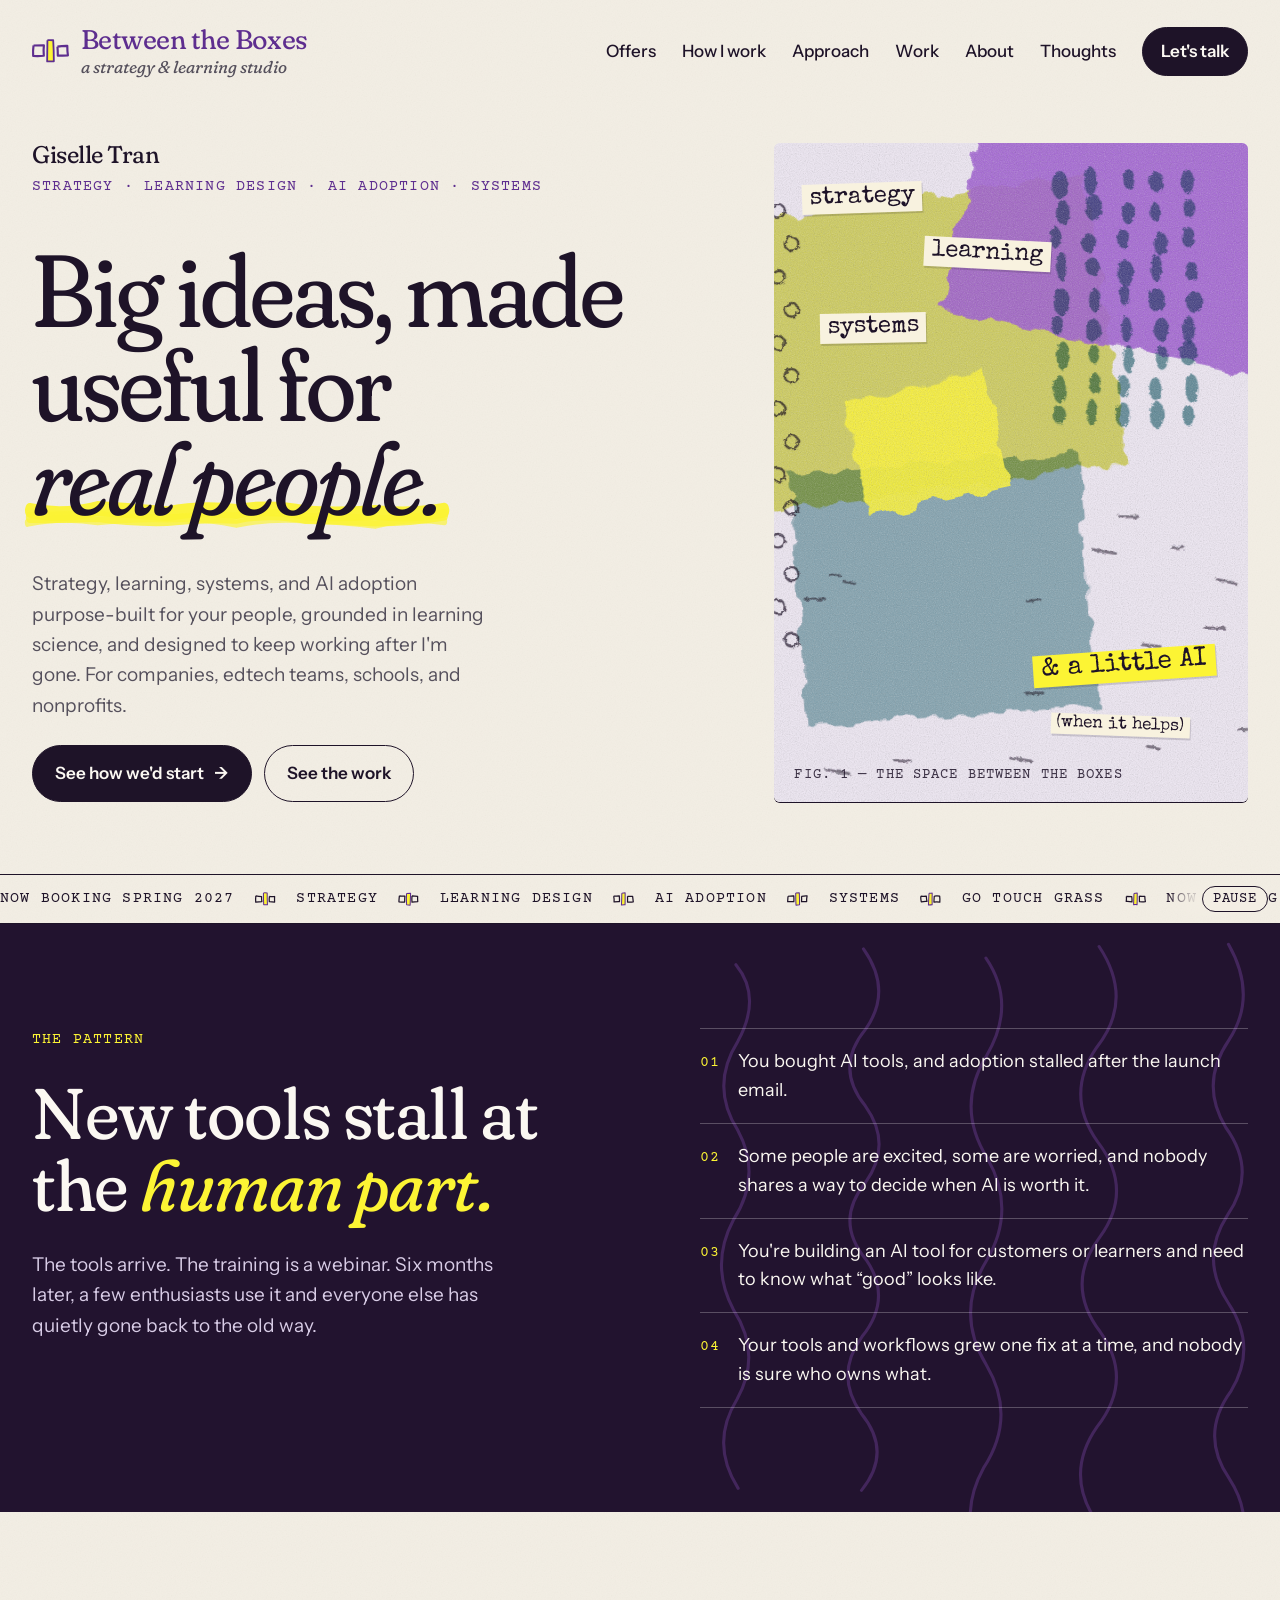
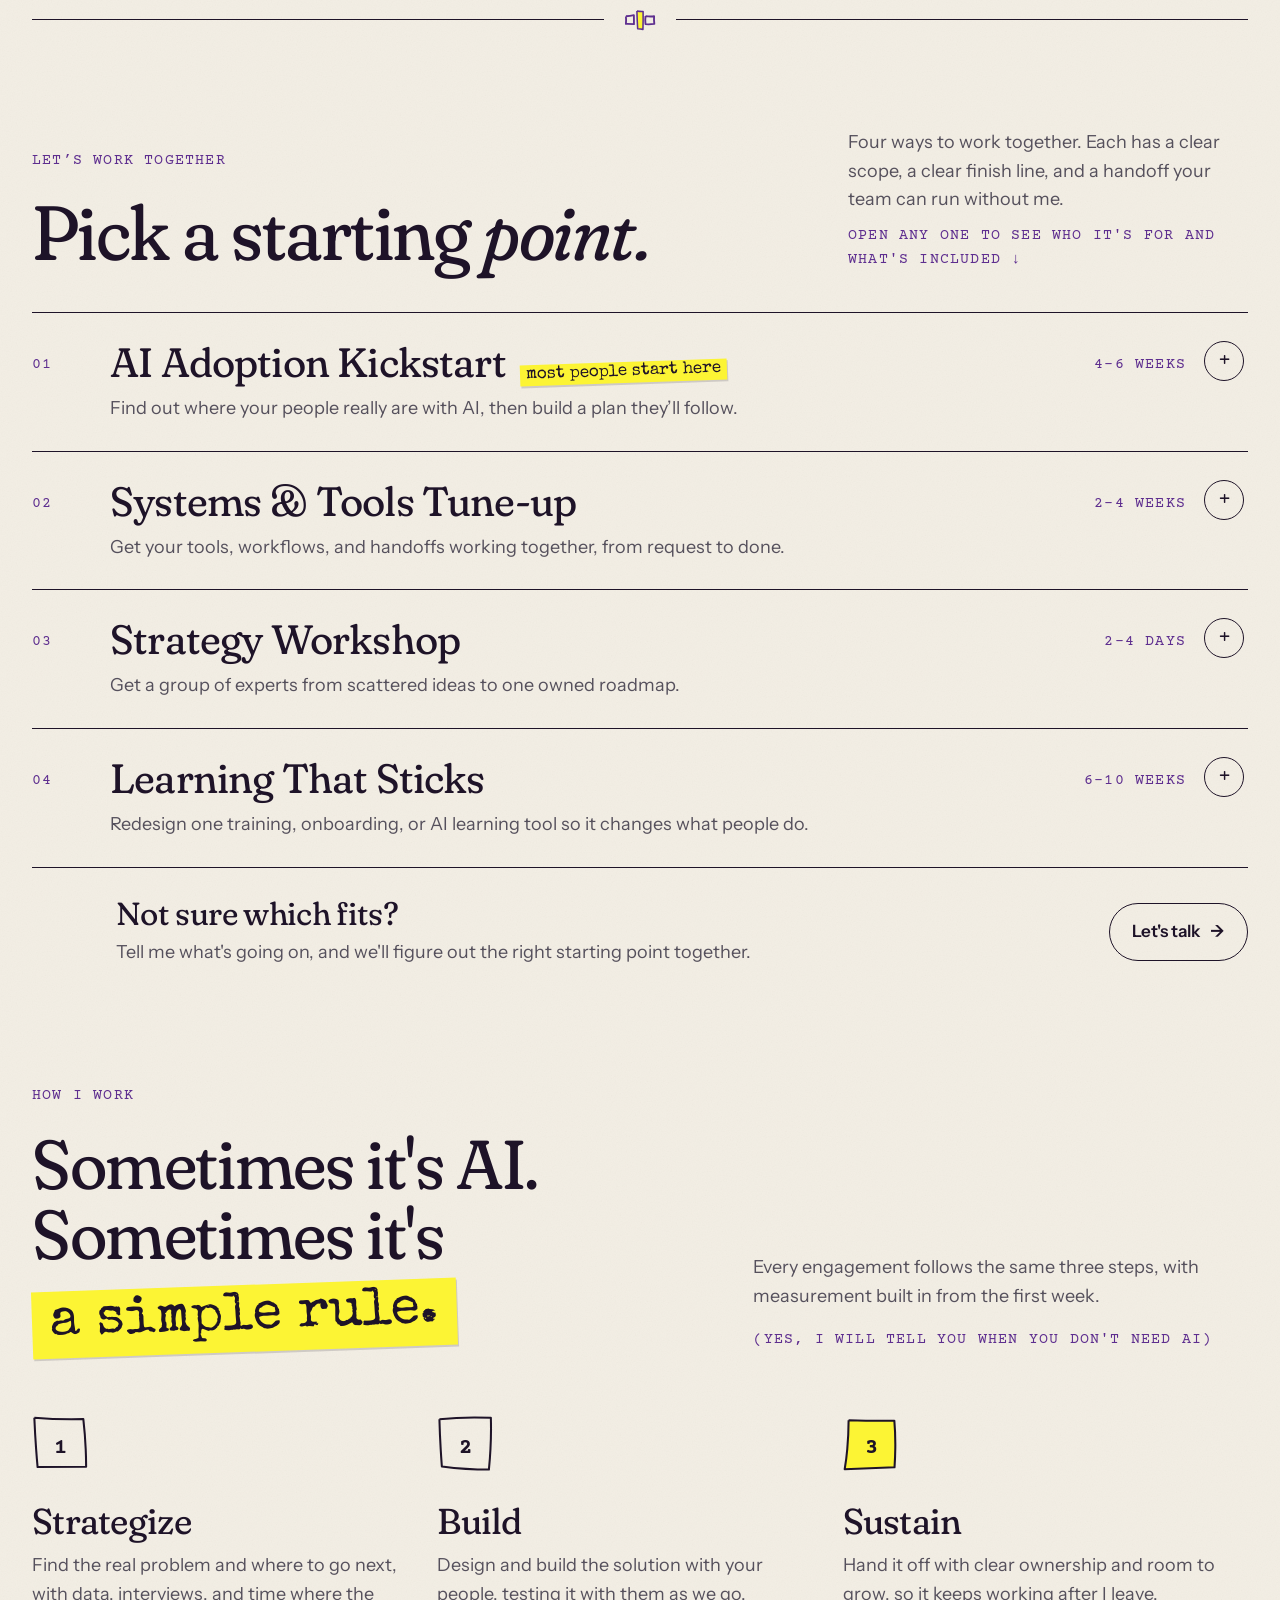
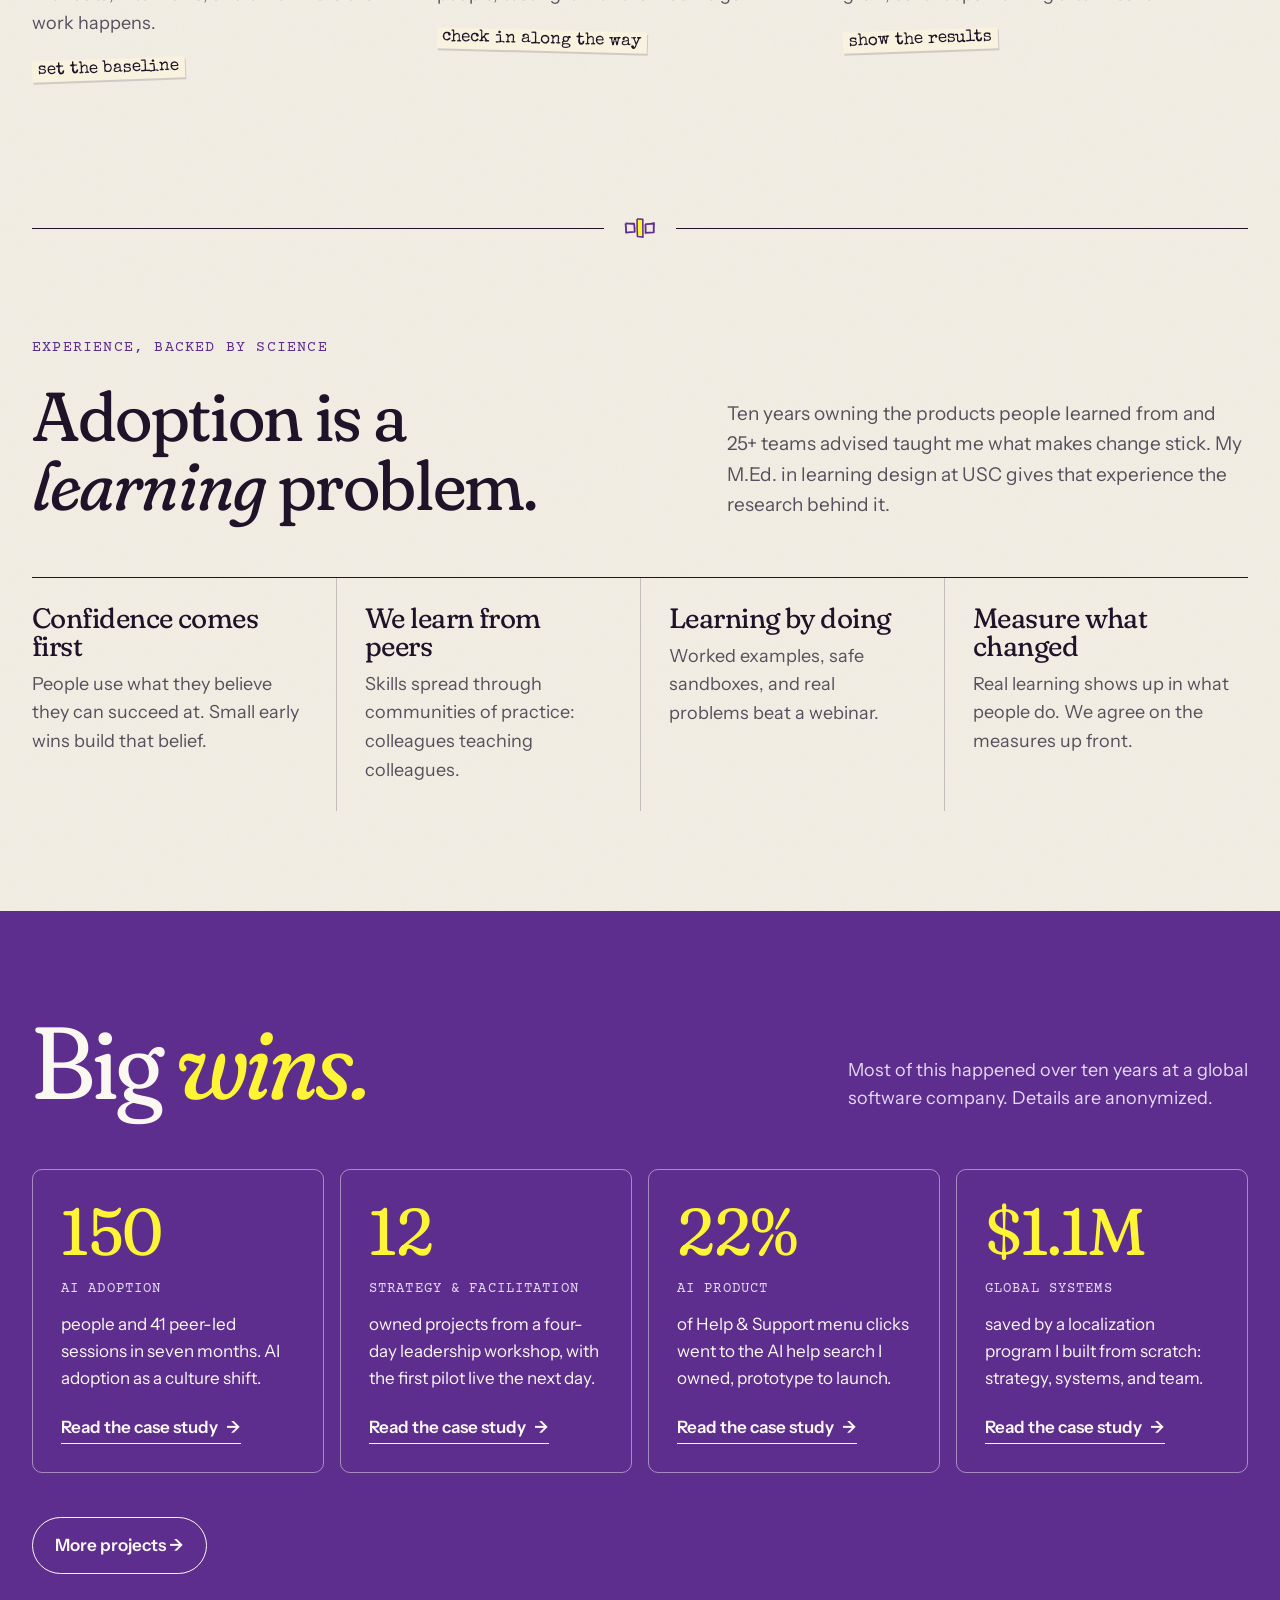
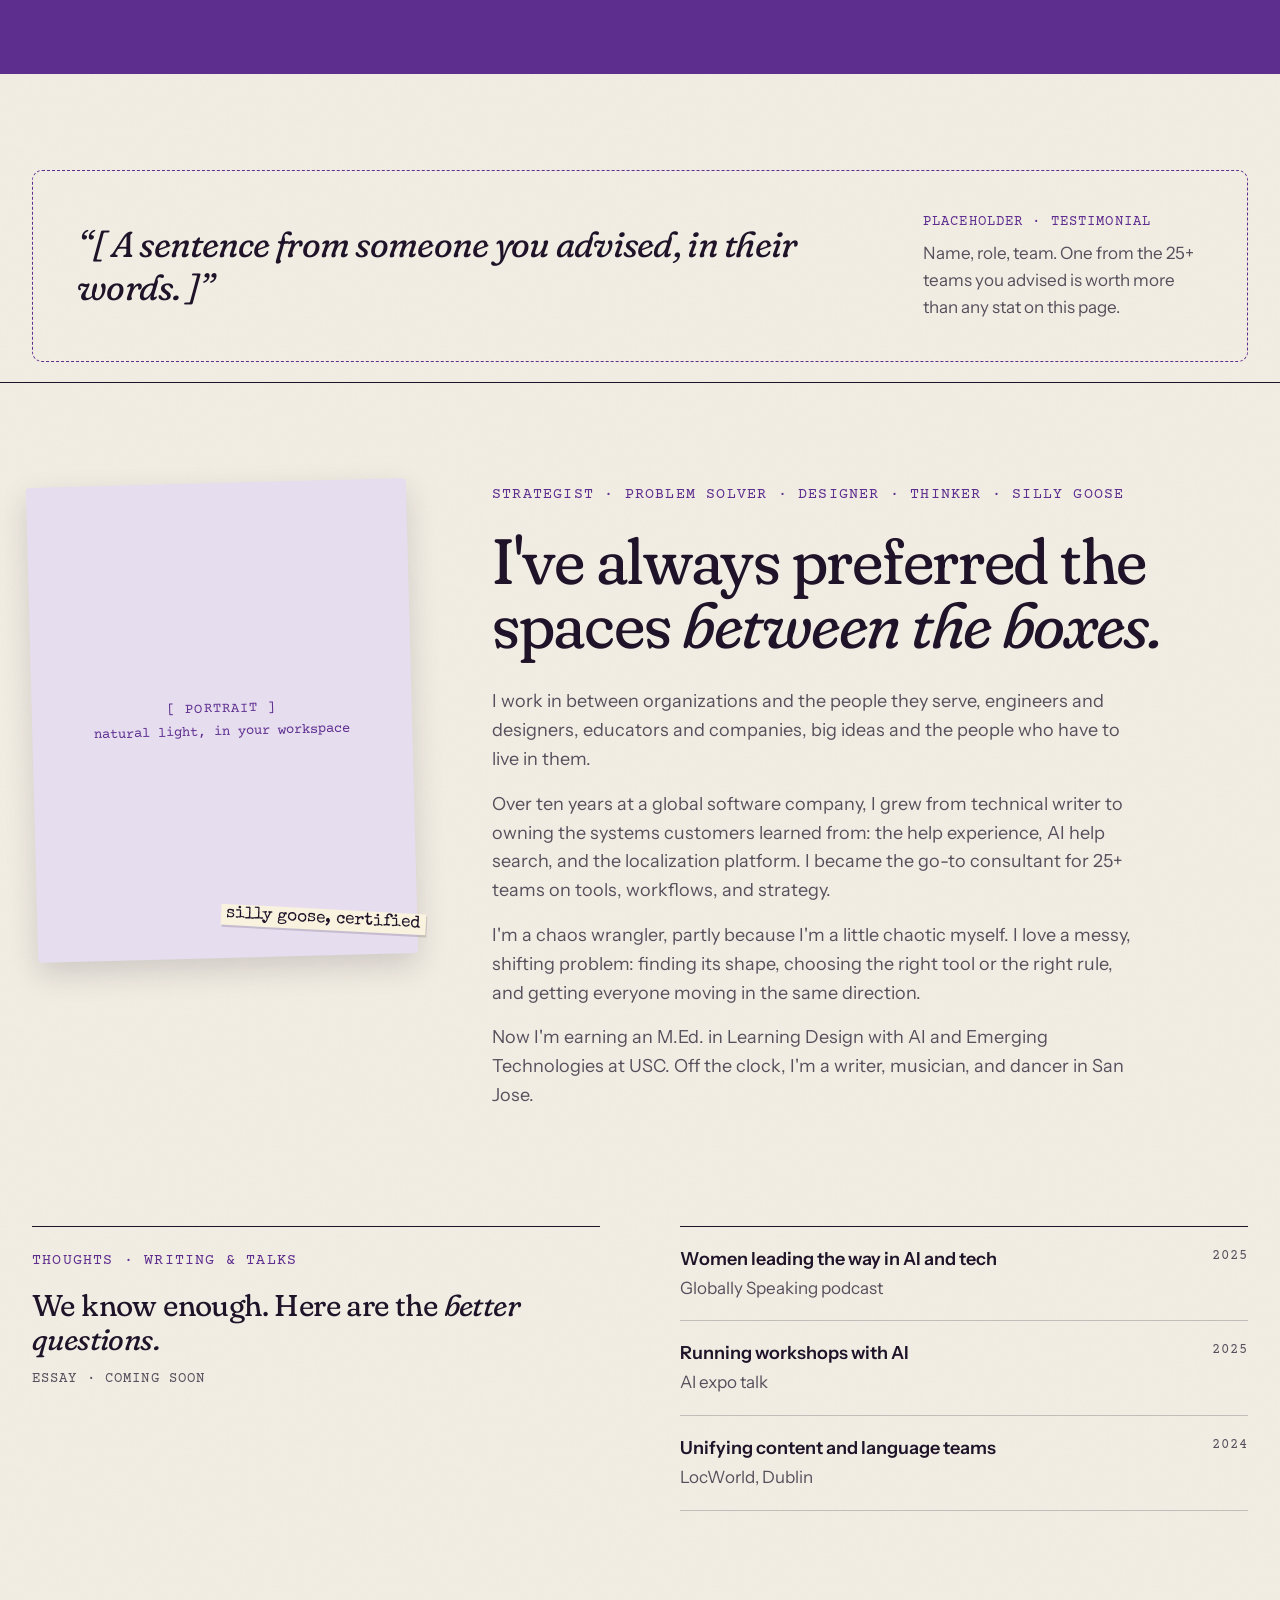
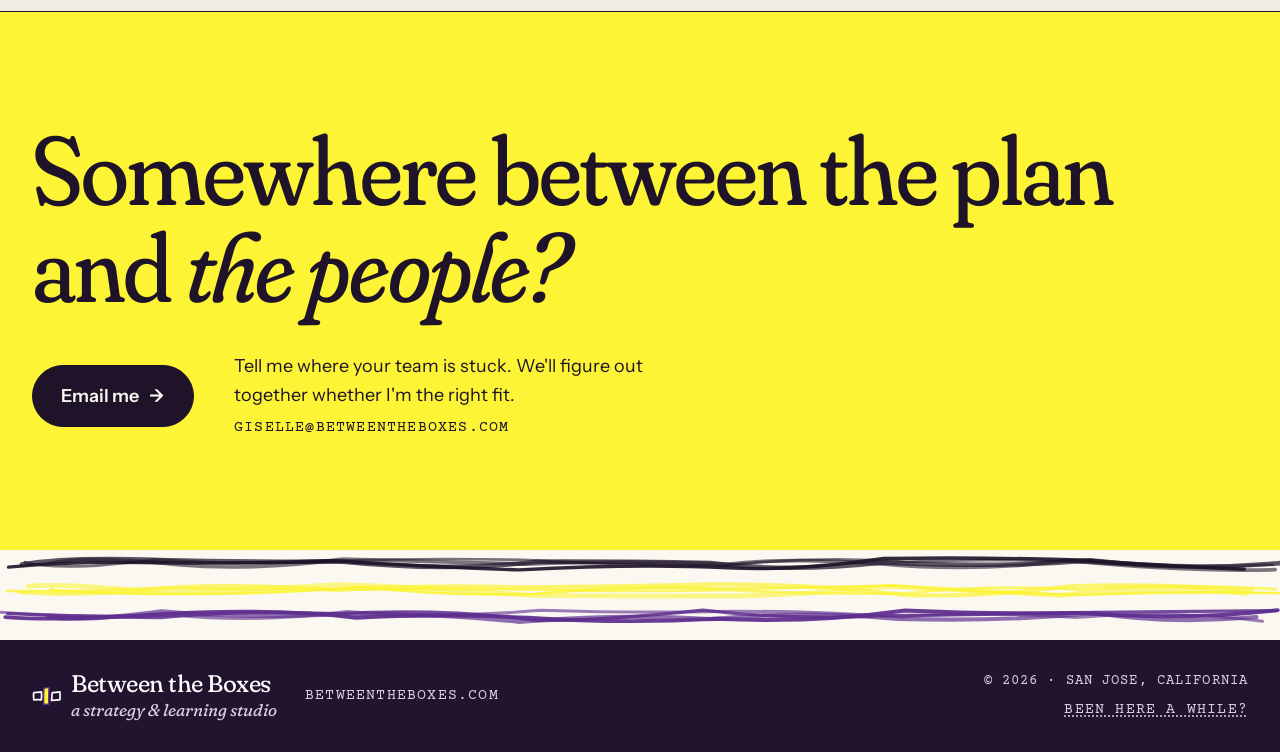
==== index.html @ eafe6d52 "Load in - V1 website in Git" ====
<!doctype html>
<html lang="en">
<head>
<meta charset="utf-8">
<meta name="viewport" content="width=device-width, initial-scale=1">
<title>Between the Boxes · a strategy & learning studio</title>
<meta name="description" content="A strategy and learning studio by Giselle Tran: strategy, learning design, AI adoption, and systems purpose-built for your people.">
<link rel="canonical" href="https://betweentheboxes.com/">
<!-- ===== Fonts, favicon, and page styles ===== -->
<link rel="preconnect" href="https://fonts.googleapis.com">
<link href="https://fonts.googleapis.com/css2?family=Fraunces:ital,opsz,wght,SOFT,WONK@0,9..144,300..800,0..100,0..1;1,9..144,300..800,0..100,0..1&amp;family=Instrument+Sans:wght@400;500;600&amp;family=Courier+Prime:wght@400;700&amp;family=Special+Elite&amp;display=swap" rel="stylesheet">
<link rel="icon" href="data:image/svg+xml,%3Csvg xmlns=%27http://www.w3.org/2000/svg%27 viewBox=%270 0 32 32%27%3E%3Crect x=%272%27 y=%2711%27 width=%2710%27 height=%2710%27 rx=%272%27 fill=%27none%27 stroke=%27%235E2E8F%27 stroke-width=%273%27/%3E%3Crect x=%2713.5%27 y=%276%27 width=%275%27 height=%2720%27 rx=%271.5%27 fill=%27%23FCF434%27 stroke=%27%235E2E8F%27 stroke-width=%272.5%27/%3E%3Crect x=%2720%27 y=%2711%27 width=%2710%27 height=%2710%27 rx=%272%27 fill=%27none%27 stroke=%27%235E2E8F%27 stroke-width=%273%27/%3E%3C/svg%3E">
<style>
body{margin:0;background:#F3EEE4}
.ts{--ink:#1E1328;--paper:#FBF8F2;--cream:#F3EEE4;--strip:#F8F2DF;--yellow:#FCF434;--violet:#9C59D1;--deep:#5E2E8F;--night:#22132F;--teal:#2B6F7A;--muted:#55505C;--rule:rgba(30,19,40,.22);background:var(--cream) url("data:image/svg+xml,%3Csvg xmlns='http://www.w3.org/2000/svg' width='220' height='220'%3E%3Cfilter id='n'%3E%3CfeTurbulence type='fractalNoise' baseFrequency='.8' numOctaves='2' stitchTiles='stitch'/%3E%3CfeColorMatrix type='saturate' values='0'/%3E%3CfeComponentTransfer%3E%3CfeFuncA type='table' tableValues='0 .07'/%3E%3C/feComponentTransfer%3E%3C/filter%3E%3Crect width='220' height='220' filter='url(%23n)'/%3E%3C/svg%3E");color:var(--ink);font-family:'Instrument Sans',system-ui,sans-serif;font-size:18px;line-height:1.6}
.ts *{box-sizing:border-box}
.ts a{color:inherit}
.wrap{max-width:1320px;margin:0 auto;padding:0 32px}
.serif{font-family:'Fraunces','Fraunces Variable',Georgia,serif;font-variation-settings:'SOFT' 100,'WONK' 1;font-weight:400;letter-spacing:-.02em;line-height:1;margin:0}
.serif em{font-style:italic;font-variation-settings:'SOFT' 100,'WONK' 1}
.lbl{font-family:'Courier Prime',ui-monospace,monospace;font-size:15px;text-transform:uppercase;letter-spacing:.08em;margin:0}
.strip{display:inline-block;font-family:'Special Elite','Courier Prime',monospace;background:var(--strip);color:var(--ink);padding:.05em .32em .1em;line-height:1.1;box-shadow:1px 2px 0 rgba(30,19,40,.16);transform:rotate(-2deg);text-transform:none;letter-spacing:0}
.strip.y{background:var(--yellow)}
.u{position:relative;display:inline-block;z-index:0;white-space:nowrap}
.btn{display:inline-flex;align-items:center;gap:10px;text-decoration:none;font-weight:600;font-size:17px;padding:14px 22px;border:1px solid var(--ink);border-radius:999px}
.btn.solid{background:var(--ink);color:var(--paper)!important}
.btn.yel{background:var(--yellow);border-color:var(--yellow);color:var(--ink)!important}
.btn:hover{background:var(--yellow);color:var(--ink)!important;border-color:var(--ink)}
.hair{border-top:1px solid var(--ink)}
.tick{overflow:hidden;white-space:nowrap;border-top:1px solid var(--ink);border-bottom:1px solid var(--ink)}
.tick-in{display:inline-block;animation:tk 46s linear infinite;padding:12px 0}
@keyframes tk{from{transform:translateX(0)}to{transform:translateX(-50%)}}
@media (prefers-reduced-motion:reduce){.tick-in{animation:none}}
.offer{border-bottom:1px solid var(--ink)}
.offer summary{list-style:none;cursor:pointer;display:grid;grid-template-columns:60px 1fr auto 44px;align-items:start;gap:18px;padding:28px 0}
.offer summary .num{padding-top:12px}.offer summary .dur{padding-top:12px}
.offer summary::-webkit-details-marker{display:none}
.oname{font-family:'Fraunces','Fraunces Variable',Georgia,serif;font-variation-settings:'SOFT' 100,'WONK' 1;font-size:clamp(1.7rem,3.2vw,2.8rem);letter-spacing:-.02em;line-height:1.05}
.num,.dur{color:var(--deep)}
.plus{font-family:'Courier Prime',monospace;font-size:28px;text-align:right;transition:transform .2s}
.offer[open] .plus{transform:rotate(45deg)}
.offer summary:hover .oname{color:var(--deep)}
.oone{display:block;margin-top:8px;font-size:18px;color:var(--muted)}
.obody{display:grid;grid-template-columns:60px repeat(3,1fr) 44px;gap:28px;padding:0 0 34px}
.obody>div:first-child{grid-column:2}.octa{grid-column:2 / span 3;padding-top:6px}.notsure{display:grid;grid-template-columns:60px 1fr auto;gap:8px 24px;align-items:center;padding:30px 0 6px}.notsure>p:first-child{grid-column:2}.notsure>p:nth-child(2){grid-column:2}.notsure>a{grid-column:3;grid-row:1 / span 2}@media (max-width:760px){.octa{grid-column:1}.notsure{grid-template-columns:1fr}.notsure>*{grid-column:1!important;grid-row:auto!important}}
.ohd{font-size:15px;color:var(--deep);margin-bottom:8px}
.oinc{margin:0;padding-left:18px;color:var(--ink);font-size:17px}.oinc li{margin-bottom:4px}
.plus{display:inline-flex;align-items:center;justify-content:center;width:40px;height:40px;border:1px solid var(--ink);border-radius:50%;font-size:22px;line-height:1}
.offer summary:hover .plus,.offer[open] .plus{background:var(--yellow)}
.ts a:focus-visible,.ts summary:focus-visible,.ts button:focus-visible{outline:3px solid var(--deep);outline-offset:3px;border-radius:6px}
.win{display:flex;flex-direction:column;justify-content:space-between;gap:22px;text-decoration:none;padding:28px;border:1px solid rgba(255,255,255,.45);border-radius:10px;transition:background .15s,transform .15s,color .15s}
.win:hover{background:var(--yellow);color:var(--ink)!important;transform:translateY(-3px)}
.win:hover .wn{color:var(--deep)!important}.win:hover .wl{color:var(--deep)!important}
.win .go{display:inline-flex;align-items:center;gap:8px;font-weight:600;font-size:17px;border-bottom:1px solid currentColor;padding-bottom:2px;align-self:flex-start}
.tick:hover .tick-in,.tick.paused .tick-in{animation-play-state:paused}
.tickbtn{z-index:2;box-shadow:-24px 0 16px var(--cream);position:absolute;right:12px;top:50%;transform:translateY(-50%);background:var(--cream);border:1px solid var(--ink);border-radius:999px;font-family:'Courier Prime',monospace;font-size:14px;text-transform:uppercase;letter-spacing:.06em;padding:4px 10px;cursor:pointer;color:var(--ink)}
.egg summary{cursor:pointer;list-style:none;font-family:'Courier Prime',monospace;font-size:15px;text-transform:uppercase;letter-spacing:.08em;text-decoration:underline dotted;text-underline-offset:3px}
.egg summary::-webkit-details-marker{display:none}
@media (max-width:760px){.wrap{padding:0 16px}.offer summary{grid-template-columns:30px 1fr 40px}.dur{display:none}.obody{grid-template-columns:1fr}.obody>div:first-child{grid-column:1}}
</style>
</head>
<body>
<!-- ===== Page content: edit text between the tags below ===== -->
<div class="ts">

<header class="wrap" style="display:flex;flex-wrap:wrap;gap:12px 28px;align-items:center;justify-content:space-between;padding-top:26px;padding-bottom:26px;">
<a href="#top" style="text-decoration:none;display:flex;align-items:center;gap:12px;"><svg viewBox="0 0 41 31" width="37" height="28" aria-hidden="true" style="vertical-align:middle;overflow:visible"><path d="M1.7 9.4 Q6.7 9.3 13.2 9.3 Q12.5 14.4 13.1 20.8 Q7.1 21.4 1.3 21.0 Q0.9 14.8 1.7 9.4 " fill="none" stroke="#5E2E8F" stroke-width="2.4" stroke-linejoin="round"></path><path d="M17.1 3.5 Q20.2 3.3 23.5 3.6 Q24.2 15.5 24.2 26.9 Q20.2 27.1 16.8 27.1 Q16.9 15.7 17.1 3.5 " fill="#FCF434" stroke="#5E2E8F" stroke-width="2" stroke-linejoin="round"></path><path d="M28.2 10.7 Q33.1 9.7 39.1 9.8 Q39.1 15.6 39.8 20.3 Q33.7 20.6 28.6 20.7 Q28.6 15.5 28.2 10.7 " fill="none" stroke="#5E2E8F" stroke-width="2.4" stroke-linejoin="round"></path></svg><span style="display:flex;flex-direction:column;gap:5px;"><span class="serif" style="font-size:27px;color:var(--deep);">Between the Boxes</span><span style="font-family:'Fraunces','Fraunces Variable',Georgia,serif;font-variation-settings:'SOFT' 100,'WONK' 1;font-style:italic;font-size:17px;line-height:1.1;color:#55505C;letter-spacing:0;">a strategy &amp; learning studio</span></span></a>
<nav aria-label="Main" style="display:flex;flex-wrap:wrap;gap:6px 26px;align-items:center;font-size:17px;font-weight:500;">
<a href="#offers" style="text-decoration:none;">Offers</a><a href="#how" style="text-decoration:none;">How I work</a><a href="#why" style="text-decoration:none;">Approach</a><a href="#work" style="text-decoration:none;">Work</a><a href="#about" style="text-decoration:none;">About</a><a href="#thoughts" style="text-decoration:none;">Thoughts</a>
<a href="#contact" class="btn solid" style="padding:10px 18px;font-size:17px;">Let's talk</a>
</nav>
</header>

<section id="top" class="wrap" style="display:flex;flex-wrap:wrap;gap:40px 56px;align-items:stretch;padding-top:40px;padding-bottom:72px;">
<div style="flex:1.35 1 560px;display:flex;flex-direction:column;justify-content:space-between;gap:44px;">
<div><p class="serif" style="font-size:24px;color:var(--ink);margin-bottom:8px;">Giselle Tran</p><p class="lbl" style="color:var(--deep);">Strategy · Learning design · AI adoption · Systems</p></div>
<h1 class="serif" style="font-size:clamp(3.4rem,8vw,8.4rem);line-height:.92;">Big ideas, made useful for <span class="u"><em>real people.</em><svg viewBox="0 0 400 26" preserveAspectRatio="none" aria-hidden="true" style="position:absolute;left:-2%;bottom:-.06em;width:104%;height:.42em;z-index:-1;overflow:visible"><path d="M5.4 13.5 Q36.0 18.1 69.3 12.4 Q101.3 13.6 134.7 15.6 Q166.7 11.5 200.0 14.2 Q232.0 10.6 265.3 15.1 Q297.3 16.4 330.7 14.7 Q362.7 17.3 396.0 13.4 " fill="none" stroke="#FCF434" stroke-width="9" stroke-linecap="round" opacity="0.95"></path><path d="M5.2 17.7 Q36.0 17.9 69.3 17.1 Q101.3 20.0 134.7 19.5 Q166.7 17.1 200.0 18.1 Q232.0 13.8 265.3 18.3 Q297.3 18.5 330.7 19.8 Q362.7 19.9 396.0 16.2 " fill="none" stroke="#FCF434" stroke-width="7" stroke-linecap="round" opacity="0.7999999999999999"></path><path d="M3.3 21.0 Q36.0 16.5 69.3 20.1 Q101.3 17.6 134.7 18.4 Q166.7 16.8 200.0 21.6 Q232.0 17.3 265.3 19.0 Q297.3 19.4 330.7 22.2 Q362.7 16.9 396.0 20.0 " fill="none" stroke="#FCF434" stroke-width="5" stroke-linecap="round" opacity="0.6499999999999999"></path></svg></span></h1>
<div style="display:flex;flex-wrap:wrap;gap:24px 40px;align-items:flex-end;">
<p style="margin:0;max-width:460px;font-size:19px;color:var(--muted);">Strategy, learning, systems, and AI adoption purpose-built for your people, grounded in learning science, and designed to keep working after I'm gone. For companies, edtech teams, schools, and nonprofits.</p>
<div style="display:flex;flex-wrap:wrap;gap:12px;"><a href="#offers" class="btn solid">See how we'd start <span aria-hidden="true">→</span></a><a href="#work" class="btn">See the work</a></div>
</div>
</div>
<figure style="flex:1 1 380px;margin:0;position:relative;min-height:560px;border-radius:6px;overflow:hidden;box-shadow:0 1px 0 var(--ink);">
<svg viewBox="0 0 560 680" preserveAspectRatio="xMidYMid slice" style="position:absolute;inset:0;width:100%;height:100%" aria-hidden="true">
<defs><filter id="rough" x="-20%" y="-20%" width="140%" height="140%"><feTurbulence type="fractalNoise" baseFrequency=".035" numOctaves="3" seed="4"></feTurbulence><feDisplacementMap in="SourceGraphic" scale="22"></feDisplacementMap></filter>
<filter id="dotsr"><feTurbulence type="fractalNoise" baseFrequency=".2" numOctaves="2" seed="9"></feTurbulence><feDisplacementMap in="SourceGraphic" scale="5"></feDisplacementMap></filter>
<filter id="grain"><feTurbulence type="fractalNoise" baseFrequency=".85" numOctaves="2" seed="2"></feTurbulence><feColorMatrix type="saturate" values="0"></feColorMatrix><feComponentTransfer><feFuncA type="table" tableValues="0 .35"></feFuncA></feComponentTransfer></filter></defs>
<rect width="560" height="680" fill="#EFE8F4"></rect><rect x="-40" y="60" width="420" height="300" fill="#D9DE4E" opacity="0.9" transform="rotate(-8 170.0 210.0)" filter="url(#rough)" style="mix-blend-mode:multiply"></rect><rect x="230" y="-40" width="340" height="250" fill="#9C59D1" opacity="0.9" transform="rotate(12 400.0 85.0)" filter="url(#rough)" style="mix-blend-mode:normal"></rect><rect x="60" y="330" width="300" height="260" fill="#2B6F7A" opacity="0.55" transform="rotate(-4 210.0 460.0)" filter="url(#rough)" style="mix-blend-mode:multiply"></rect><rect x="120" y="250" width="150" height="120" fill="#FCF434" opacity="0.92" transform="rotate(-12 195.0 310.0)" filter="url(#rough)" style="mix-blend-mode:normal"></rect><g filter="url(#dotsr)" style="mix-blend-mode:multiply"><ellipse cx="330.4" cy="43.1" rx="8.3" ry="14.2" fill="#2B6F7A" opacity=".75"></ellipse><ellipse cx="362.2" cy="39.3" rx="6.4" ry="14.3" fill="#2B6F7A" opacity=".75"></ellipse><ellipse cx="401.7" cy="37.2" rx="5.7" ry="10.4" fill="#2B6F7A" opacity=".75"></ellipse><ellipse cx="429.9" cy="39.9" rx="7.4" ry="10.6" fill="#2B6F7A" opacity=".75"></ellipse><ellipse cx="462.0" cy="39.4" rx="6.5" ry="12.4" fill="#2B6F7A" opacity=".75"></ellipse><ellipse cx="333.6" cy="71.5" rx="7.1" ry="12.7" fill="#2B6F7A" opacity=".75"></ellipse><ellipse cx="365.4" cy="66.4" rx="8.6" ry="13.7" fill="#2B6F7A" opacity=".75"></ellipse><ellipse cx="401.0" cy="72.4" rx="6.6" ry="11.4" fill="#2B6F7A" opacity=".75"></ellipse><ellipse cx="428.8" cy="71.1" rx="5.2" ry="9.4" fill="#2B6F7A" opacity=".75"></ellipse><ellipse cx="463.7" cy="67.3" rx="6.4" ry="9.3" fill="#2B6F7A" opacity=".75"></ellipse><ellipse cx="326.0" cy="97.2" rx="5.4" ry="11.2" fill="#2B6F7A" opacity=".75"></ellipse><ellipse cx="360.2" cy="103.0" rx="7.5" ry="9.9" fill="#2B6F7A" opacity=".75"></ellipse><ellipse cx="396.0" cy="98.8" rx="6.5" ry="9.7" fill="#2B6F7A" opacity=".75"></ellipse><ellipse cx="434.8" cy="103.9" rx="6.9" ry="11.9" fill="#2B6F7A" opacity=".75"></ellipse><ellipse cx="462.7" cy="96.8" rx="6.4" ry="10.6" fill="#2B6F7A" opacity=".75"></ellipse><ellipse cx="332.6" cy="127.3" rx="5.1" ry="14.7" fill="#2B6F7A" opacity=".75"></ellipse><ellipse cx="364.2" cy="127.2" rx="7.2" ry="9.2" fill="#2B6F7A" opacity=".75"></ellipse><ellipse cx="398.2" cy="133.8" rx="8.5" ry="13.2" fill="#2B6F7A" opacity=".75"></ellipse><ellipse cx="430.1" cy="128.9" rx="5.7" ry="13.6" fill="#2B6F7A" opacity=".75"></ellipse><ellipse cx="466.3" cy="132.2" rx="6.3" ry="10.3" fill="#2B6F7A" opacity=".75"></ellipse><ellipse cx="332.5" cy="163.9" rx="8.4" ry="13.8" fill="#2B6F7A" opacity=".75"></ellipse><ellipse cx="366.5" cy="161.9" rx="5.9" ry="12.1" fill="#2B6F7A" opacity=".75"></ellipse><ellipse cx="396.8" cy="156.2" rx="5.1" ry="10.7" fill="#2B6F7A" opacity=".75"></ellipse><ellipse cx="430.1" cy="161.5" rx="8.8" ry="11.7" fill="#2B6F7A" opacity=".75"></ellipse><ellipse cx="469.5" cy="163.9" rx="8.8" ry="11.2" fill="#2B6F7A" opacity=".75"></ellipse><ellipse cx="327.8" cy="187.8" rx="5.8" ry="10.2" fill="#2B6F7A" opacity=".75"></ellipse><ellipse cx="365.0" cy="193.2" rx="8.4" ry="11.9" fill="#2B6F7A" opacity=".75"></ellipse><ellipse cx="399.2" cy="192.4" rx="5.3" ry="13.0" fill="#2B6F7A" opacity=".75"></ellipse><ellipse cx="435.3" cy="192.3" rx="8.0" ry="11.9" fill="#2B6F7A" opacity=".75"></ellipse><ellipse cx="463.4" cy="192.3" rx="6.3" ry="13.8" fill="#2B6F7A" opacity=".75"></ellipse><ellipse cx="333.8" cy="219.2" rx="6.6" ry="14.7" fill="#2B6F7A" opacity=".75"></ellipse><ellipse cx="365.8" cy="217.4" rx="5.5" ry="9.9" fill="#2B6F7A" opacity=".75"></ellipse><ellipse cx="401.2" cy="222.5" rx="5.6" ry="14.0" fill="#2B6F7A" opacity=".75"></ellipse><ellipse cx="435.8" cy="221.3" rx="6.4" ry="12.3" fill="#2B6F7A" opacity=".75"></ellipse><ellipse cx="463.0" cy="216.1" rx="8.9" ry="12.9" fill="#2B6F7A" opacity=".75"></ellipse><ellipse cx="330.2" cy="253.5" rx="6.7" ry="14.2" fill="#2B6F7A" opacity=".75"></ellipse><ellipse cx="366.6" cy="247.7" rx="6.0" ry="10.8" fill="#2B6F7A" opacity=".75"></ellipse><ellipse cx="395.9" cy="250.7" rx="6.0" ry="11.5" fill="#2B6F7A" opacity=".75"></ellipse><ellipse cx="429.0" cy="253.3" rx="6.4" ry="11.7" fill="#2B6F7A" opacity=".75"></ellipse><ellipse cx="466.7" cy="253.2" rx="6.7" ry="14.5" fill="#2B6F7A" opacity=".75"></ellipse><ellipse cx="330.0" cy="280.3" rx="7.1" ry="9.1" fill="#2B6F7A" opacity=".75"></ellipse><ellipse cx="363.5" cy="277.5" rx="5.0" ry="13.8" fill="#2B6F7A" opacity=".75"></ellipse><ellipse cx="395.4" cy="279.8" rx="7.9" ry="12.3" fill="#2B6F7A" opacity=".75"></ellipse><ellipse cx="430.6" cy="280.1" rx="7.2" ry="13.7" fill="#2B6F7A" opacity=".75"></ellipse><ellipse cx="462.8" cy="280.5" rx="6.0" ry="10.7" fill="#2B6F7A" opacity=".75"></ellipse><circle cx="40" cy="70" r="7" fill="none" stroke="#1E1328" stroke-width="2.4" opacity=".8"></circle><circle cx="54" cy="104" r="7" fill="none" stroke="#1E1328" stroke-width="2.4" opacity=".8"></circle><circle cx="40" cy="138" r="7" fill="none" stroke="#1E1328" stroke-width="2.4" opacity=".8"></circle><circle cx="54" cy="172" r="7" fill="none" stroke="#1E1328" stroke-width="2.4" opacity=".8"></circle><circle cx="40" cy="206" r="7" fill="none" stroke="#1E1328" stroke-width="2.4" opacity=".8"></circle><circle cx="54" cy="240" r="7" fill="none" stroke="#1E1328" stroke-width="2.4" opacity=".8"></circle><circle cx="40" cy="274" r="7" fill="none" stroke="#1E1328" stroke-width="2.4" opacity=".8"></circle><circle cx="54" cy="308" r="7" fill="none" stroke="#1E1328" stroke-width="2.4" opacity=".8"></circle><circle cx="40" cy="342" r="7" fill="none" stroke="#1E1328" stroke-width="2.4" opacity=".8"></circle><circle cx="54" cy="376" r="7" fill="none" stroke="#1E1328" stroke-width="2.4" opacity=".8"></circle><circle cx="40" cy="410" r="7" fill="none" stroke="#1E1328" stroke-width="2.4" opacity=".8"></circle><circle cx="54" cy="444" r="7" fill="none" stroke="#1E1328" stroke-width="2.4" opacity=".8"></circle><circle cx="40" cy="478" r="7" fill="none" stroke="#1E1328" stroke-width="2.4" opacity=".8"></circle><circle cx="54" cy="512" r="7" fill="none" stroke="#1E1328" stroke-width="2.4" opacity=".8"></circle><path d="M415 517 l19 2" stroke="#1E1328" stroke-width="3" stroke-linecap="round" opacity=".6"></path><path d="M480 500 l20 0" stroke="#1E1328" stroke-width="3" stroke-linecap="round" opacity=".6"></path><path d="M296 567 l17 0" stroke="#1E1328" stroke-width="3" stroke-linecap="round" opacity=".6"></path><path d="M280 634 l21 3" stroke="#1E1328" stroke-width="3" stroke-linecap="round" opacity=".6"></path><path d="M493 450 l19 4" stroke="#1E1328" stroke-width="3" stroke-linecap="round" opacity=".6"></path><path d="M446 417 l12 -0" stroke="#1E1328" stroke-width="3" stroke-linecap="round" opacity=".6"></path><path d="M93 445 l11 1" stroke="#1E1328" stroke-width="3" stroke-linecap="round" opacity=".6"></path><path d="M421 622 l12 2" stroke="#1E1328" stroke-width="3" stroke-linecap="round" opacity=".6"></path><path d="M364 419 l24 4" stroke="#1E1328" stroke-width="3" stroke-linecap="round" opacity=".6"></path><path d="M161 637 l16 -0" stroke="#1E1328" stroke-width="3" stroke-linecap="round" opacity=".6"></path><path d="M515 605 l13 -1" stroke="#1E1328" stroke-width="3" stroke-linecap="round" opacity=".6"></path><path d="M297 472 l13 -1" stroke="#1E1328" stroke-width="3" stroke-linecap="round" opacity=".6"></path><path d="M392 385 l19 -0" stroke="#1E1328" stroke-width="3" stroke-linecap="round" opacity=".6"></path><path d="M68 470 l20 0" stroke="#1E1328" stroke-width="3" stroke-linecap="round" opacity=".6"></path><path d="M90 646 l23 4" stroke="#1E1328" stroke-width="3" stroke-linecap="round" opacity=".6"></path><path d="M108 452 l11 2" stroke="#1E1328" stroke-width="3" stroke-linecap="round" opacity=".6"></path></g><rect width="560" height="680" filter="url(#grain)"></rect></svg>
<span class="strip" style="position:absolute;left:28px;top:40px;font-size:24px;">strategy</span>
<span class="strip" style="position:absolute;left:150px;top:96px;font-size:24px;transform:rotate(3deg);">learning</span>
<span class="strip" style="position:absolute;left:46px;top:170px;font-size:24px;transform:rotate(-1deg);">systems</span>
<span class="strip y" style="position:absolute;right:32px;bottom:120px;font-size:26px;transform:rotate(-4deg);">&amp; a little AI</span>
<span class="strip" style="position:absolute;right:58px;bottom:66px;font-size:17px;transform:rotate(2deg);">(when it helps)</span>
<figcaption class="lbl" style="position:absolute;left:20px;bottom:16px;font-size:14px;color:var(--ink);opacity:.85;">fig. 1 — the space between the boxes</figcaption>
</figure>
</section>

<div class="tick" id="tk" style="position:relative;" aria-label="Now booking spring 2027"><button class="tickbtn" type="button" onclick="var t=document.getElementById('tk');t.classList.toggle('paused');this.textContent=t.classList.contains('paused')?'Play':'Pause';">Pause</button><div class="tick-in lbl" style="font-size:15px;" aria-hidden="true">Now booking spring 2027 &nbsp;<svg viewBox="0 0 41 31" width="21" height="16" aria-hidden="true" style="vertical-align:middle;overflow:visible"><path d="M1.6 9.4 Q7.4 10.4 12.9 10.7 Q12.5 14.9 13.5 20.6 Q7.8 21.0 1.4 21.7 Q0.9 16.2 1.6 9.4 " fill="none" stroke="#1E1328" stroke-width="2.4" stroke-linejoin="round"></path><path d="M16.5 3.6 Q19.9 3.1 23.8 3.8 Q23.7 14.7 24.3 26.7 Q20.9 26.7 17.0 26.6 Q16.4 15.1 16.5 3.6 " fill="#FCF434" stroke="#5E2E8F" stroke-width="2" stroke-linejoin="round"></path><path d="M28.2 10.5 Q33.4 11.2 38.3 10.6 Q37.9 15.5 38.3 21.6 Q33.2 20.7 27.9 20.7 Q27.4 15.1 28.2 10.5 " fill="none" stroke="#1E1328" stroke-width="2.4" stroke-linejoin="round"></path></svg>&nbsp; Strategy &nbsp;<svg viewBox="0 0 41 31" width="21" height="16" aria-hidden="true" style="vertical-align:middle;overflow:visible"><path d="M2.7 9.4 Q8.4 10.4 13.5 9.9 Q13.0 16.2 13.0 21.5 Q7.7 21.5 1.8 21.0 Q2.1 14.9 2.7 9.4 " fill="none" stroke="#1E1328" stroke-width="2.4" stroke-linejoin="round"></path><path d="M16.7 4.6 Q20.0 4.2 24.6 4.1 Q24.1 15.8 23.7 27.6 Q19.9 27.2 16.8 26.8 Q16.1 15.4 16.7 4.6 " fill="#FCF434" stroke="#5E2E8F" stroke-width="2" stroke-linejoin="round"></path><path d="M27.3 9.4 Q33.4 10.2 38.3 10.4 Q38.1 15.0 38.6 20.5 Q32.6 20.9 27.3 21.5 Q26.8 15.4 27.3 9.4 " fill="none" stroke="#1E1328" stroke-width="2.4" stroke-linejoin="round"></path></svg>&nbsp; Learning design &nbsp;<svg viewBox="0 0 41 31" width="21" height="16" aria-hidden="true" style="vertical-align:middle;overflow:visible"><path d="M1.3 9.8 Q7.2 9.8 12.3 9.2 Q12.8 15.5 12.7 20.6 Q7.2 20.5 2.1 21.0 Q2.5 14.9 1.3 9.8 " fill="none" stroke="#1E1328" stroke-width="2.4" stroke-linejoin="round"></path><path d="M17.2 4.2 Q20.5 4.0 23.7 3.4 Q23.8 15.4 23.6 26.8 Q20.0 26.5 16.5 27.4 Q17.2 16.1 17.2 4.2 " fill="#FCF434" stroke="#5E2E8F" stroke-width="2" stroke-linejoin="round"></path><path d="M28.4 10.2 Q32.7 10.4 38.3 10.5 Q39.0 16.4 39.6 21.2 Q34.5 21.9 28.4 21.5 Q28.5 16.5 28.4 10.2 " fill="none" stroke="#1E1328" stroke-width="2.4" stroke-linejoin="round"></path></svg>&nbsp; AI adoption &nbsp;<svg viewBox="0 0 41 31" width="21" height="16" aria-hidden="true" style="vertical-align:middle;overflow:visible"><path d="M2.0 10.1 Q8.0 9.2 13.3 9.3 Q13.7 15.7 13.4 20.6 Q7.3 20.4 1.3 20.6 Q1.6 15.6 2.0 10.1 " fill="none" stroke="#1E1328" stroke-width="2.4" stroke-linejoin="round"></path><path d="M17.0 4.0 Q19.9 3.7 24.0 3.5 Q24.6 15.7 24.5 26.6 Q21.0 26.8 17.6 27.5 Q16.9 16.3 17.0 4.0 " fill="#FCF434" stroke="#5E2E8F" stroke-width="2" stroke-linejoin="round"></path><path d="M28.4 10.2 Q33.9 9.0 39.2 9.3 Q38.1 14.6 38.4 20.6 Q33.7 21.0 28.4 20.7 Q28.7 15.1 28.4 10.2 " fill="none" stroke="#1E1328" stroke-width="2.4" stroke-linejoin="round"></path></svg>&nbsp; Systems &nbsp;<svg viewBox="0 0 41 31" width="21" height="16" aria-hidden="true" style="vertical-align:middle;overflow:visible"><path d="M1.5 10.1 Q7.6 10.4 12.4 10.0 Q12.6 15.9 13.7 20.4 Q8.1 20.0 2.5 21.0 Q1.2 15.6 1.5 10.1 " fill="none" stroke="#1E1328" stroke-width="2.4" stroke-linejoin="round"></path><path d="M17.6 4.1 Q20.5 4.5 23.8 3.9 Q23.5 14.9 23.7 26.5 Q20.1 26.6 16.5 27.4 Q16.9 16.3 17.6 4.1 " fill="#FCF434" stroke="#5E2E8F" stroke-width="2" stroke-linejoin="round"></path><path d="M27.9 9.7 Q33.7 9.1 38.4 9.8 Q39.2 16.0 38.7 21.5 Q33.6 21.1 27.2 21.4 Q27.4 15.4 27.9 9.7 " fill="none" stroke="#1E1328" stroke-width="2.4" stroke-linejoin="round"></path></svg>&nbsp; Go touch grass &nbsp;<svg viewBox="0 0 41 31" width="21" height="16" aria-hidden="true" style="vertical-align:middle;overflow:visible"><path d="M2.6 10.5 Q8.3 10.5 13.2 10.7 Q13.9 16.1 13.7 21.1 Q7.7 20.0 2.4 20.3 Q3.2 14.8 2.6 10.5 " fill="none" stroke="#1E1328" stroke-width="2.4" stroke-linejoin="round"></path><path d="M17.5 4.6 Q20.4 3.8 23.9 3.6 Q23.9 15.5 23.6 26.5 Q20.5 26.4 16.8 26.5 Q17.0 15.6 17.5 4.6 " fill="#FCF434" stroke="#5E2E8F" stroke-width="2" stroke-linejoin="round"></path><path d="M28.0 9.7 Q33.4 9.9 38.7 10.4 Q38.7 15.0 39.8 20.6 Q33.5 21.3 28.2 20.7 Q28.1 14.8 28.0 9.7 " fill="none" stroke="#1E1328" stroke-width="2.4" stroke-linejoin="round"></path></svg>&nbsp; Now booking spring 2027 &nbsp;<svg viewBox="0 0 41 31" width="21" height="16" aria-hidden="true" style="vertical-align:middle;overflow:visible"><path d="M1.6 9.4 Q7.4 10.4 12.9 10.7 Q12.5 14.9 13.5 20.6 Q7.8 21.0 1.4 21.7 Q0.9 16.2 1.6 9.4 " fill="none" stroke="#1E1328" stroke-width="2.4" stroke-linejoin="round"></path><path d="M16.5 3.6 Q19.9 3.1 23.8 3.8 Q23.7 14.7 24.3 26.7 Q20.9 26.7 17.0 26.6 Q16.4 15.1 16.5 3.6 " fill="#FCF434" stroke="#5E2E8F" stroke-width="2" stroke-linejoin="round"></path><path d="M28.2 10.5 Q33.4 11.2 38.3 10.6 Q37.9 15.5 38.3 21.6 Q33.2 20.7 27.9 20.7 Q27.4 15.1 28.2 10.5 " fill="none" stroke="#1E1328" stroke-width="2.4" stroke-linejoin="round"></path></svg>&nbsp; Strategy &nbsp;<svg viewBox="0 0 41 31" width="21" height="16" aria-hidden="true" style="vertical-align:middle;overflow:visible"><path d="M2.7 9.4 Q8.4 10.4 13.5 9.9 Q13.0 16.2 13.0 21.5 Q7.7 21.5 1.8 21.0 Q2.1 14.9 2.7 9.4 " fill="none" stroke="#1E1328" stroke-width="2.4" stroke-linejoin="round"></path><path d="M16.7 4.6 Q20.0 4.2 24.6 4.1 Q24.1 15.8 23.7 27.6 Q19.9 27.2 16.8 26.8 Q16.1 15.4 16.7 4.6 " fill="#FCF434" stroke="#5E2E8F" stroke-width="2" stroke-linejoin="round"></path><path d="M27.3 9.4 Q33.4 10.2 38.3 10.4 Q38.1 15.0 38.6 20.5 Q32.6 20.9 27.3 21.5 Q26.8 15.4 27.3 9.4 " fill="none" stroke="#1E1328" stroke-width="2.4" stroke-linejoin="round"></path></svg>&nbsp; Learning design &nbsp;<svg viewBox="0 0 41 31" width="21" height="16" aria-hidden="true" style="vertical-align:middle;overflow:visible"><path d="M1.3 9.8 Q7.2 9.8 12.3 9.2 Q12.8 15.5 12.7 20.6 Q7.2 20.5 2.1 21.0 Q2.5 14.9 1.3 9.8 " fill="none" stroke="#1E1328" stroke-width="2.4" stroke-linejoin="round"></path><path d="M17.2 4.2 Q20.5 4.0 23.7 3.4 Q23.8 15.4 23.6 26.8 Q20.0 26.5 16.5 27.4 Q17.2 16.1 17.2 4.2 " fill="#FCF434" stroke="#5E2E8F" stroke-width="2" stroke-linejoin="round"></path><path d="M28.4 10.2 Q32.7 10.4 38.3 10.5 Q39.0 16.4 39.6 21.2 Q34.5 21.9 28.4 21.5 Q28.5 16.5 28.4 10.2 " fill="none" stroke="#1E1328" stroke-width="2.4" stroke-linejoin="round"></path></svg>&nbsp; AI adoption &nbsp;<svg viewBox="0 0 41 31" width="21" height="16" aria-hidden="true" style="vertical-align:middle;overflow:visible"><path d="M2.0 10.1 Q8.0 9.2 13.3 9.3 Q13.7 15.7 13.4 20.6 Q7.3 20.4 1.3 20.6 Q1.6 15.6 2.0 10.1 " fill="none" stroke="#1E1328" stroke-width="2.4" stroke-linejoin="round"></path><path d="M17.0 4.0 Q19.9 3.7 24.0 3.5 Q24.6 15.7 24.5 26.6 Q21.0 26.8 17.6 27.5 Q16.9 16.3 17.0 4.0 " fill="#FCF434" stroke="#5E2E8F" stroke-width="2" stroke-linejoin="round"></path><path d="M28.4 10.2 Q33.9 9.0 39.2 9.3 Q38.1 14.6 38.4 20.6 Q33.7 21.0 28.4 20.7 Q28.7 15.1 28.4 10.2 " fill="none" stroke="#1E1328" stroke-width="2.4" stroke-linejoin="round"></path></svg>&nbsp; Systems &nbsp;<svg viewBox="0 0 41 31" width="21" height="16" aria-hidden="true" style="vertical-align:middle;overflow:visible"><path d="M1.5 10.1 Q7.6 10.4 12.4 10.0 Q12.6 15.9 13.7 20.4 Q8.1 20.0 2.5 21.0 Q1.2 15.6 1.5 10.1 " fill="none" stroke="#1E1328" stroke-width="2.4" stroke-linejoin="round"></path><path d="M17.6 4.1 Q20.5 4.5 23.8 3.9 Q23.5 14.9 23.7 26.5 Q20.1 26.6 16.5 27.4 Q16.9 16.3 17.6 4.1 " fill="#FCF434" stroke="#5E2E8F" stroke-width="2" stroke-linejoin="round"></path><path d="M27.9 9.7 Q33.7 9.1 38.4 9.8 Q39.2 16.0 38.7 21.5 Q33.6 21.1 27.2 21.4 Q27.4 15.4 27.9 9.7 " fill="none" stroke="#1E1328" stroke-width="2.4" stroke-linejoin="round"></path></svg>&nbsp; Go touch grass &nbsp;<svg viewBox="0 0 41 31" width="21" height="16" aria-hidden="true" style="vertical-align:middle;overflow:visible"><path d="M2.6 10.5 Q8.3 10.5 13.2 10.7 Q13.9 16.1 13.7 21.1 Q7.7 20.0 2.4 20.3 Q3.2 14.8 2.6 10.5 " fill="none" stroke="#1E1328" stroke-width="2.4" stroke-linejoin="round"></path><path d="M17.5 4.6 Q20.4 3.8 23.9 3.6 Q23.9 15.5 23.6 26.5 Q20.5 26.4 16.8 26.5 Q17.0 15.6 17.5 4.6 " fill="#FCF434" stroke="#5E2E8F" stroke-width="2" stroke-linejoin="round"></path><path d="M28.0 9.7 Q33.4 9.9 38.7 10.4 Q38.7 15.0 39.8 20.6 Q33.5 21.3 28.2 20.7 Q28.1 14.8 28.0 9.7 " fill="none" stroke="#1E1328" stroke-width="2.4" stroke-linejoin="round"></path></svg>&nbsp; Now booking spring 2027 &nbsp;<svg viewBox="0 0 41 31" width="21" height="16" aria-hidden="true" style="vertical-align:middle;overflow:visible"><path d="M1.6 9.4 Q7.4 10.4 12.9 10.7 Q12.5 14.9 13.5 20.6 Q7.8 21.0 1.4 21.7 Q0.9 16.2 1.6 9.4 " fill="none" stroke="#1E1328" stroke-width="2.4" stroke-linejoin="round"></path><path d="M16.5 3.6 Q19.9 3.1 23.8 3.8 Q23.7 14.7 24.3 26.7 Q20.9 26.7 17.0 26.6 Q16.4 15.1 16.5 3.6 " fill="#FCF434" stroke="#5E2E8F" stroke-width="2" stroke-linejoin="round"></path><path d="M28.2 10.5 Q33.4 11.2 38.3 10.6 Q37.9 15.5 38.3 21.6 Q33.2 20.7 27.9 20.7 Q27.4 15.1 28.2 10.5 " fill="none" stroke="#1E1328" stroke-width="2.4" stroke-linejoin="round"></path></svg>&nbsp; Strategy &nbsp;<svg viewBox="0 0 41 31" width="21" height="16" aria-hidden="true" style="vertical-align:middle;overflow:visible"><path d="M2.7 9.4 Q8.4 10.4 13.5 9.9 Q13.0 16.2 13.0 21.5 Q7.7 21.5 1.8 21.0 Q2.1 14.9 2.7 9.4 " fill="none" stroke="#1E1328" stroke-width="2.4" stroke-linejoin="round"></path><path d="M16.7 4.6 Q20.0 4.2 24.6 4.1 Q24.1 15.8 23.7 27.6 Q19.9 27.2 16.8 26.8 Q16.1 15.4 16.7 4.6 " fill="#FCF434" stroke="#5E2E8F" stroke-width="2" stroke-linejoin="round"></path><path d="M27.3 9.4 Q33.4 10.2 38.3 10.4 Q38.1 15.0 38.6 20.5 Q32.6 20.9 27.3 21.5 Q26.8 15.4 27.3 9.4 " fill="none" stroke="#1E1328" stroke-width="2.4" stroke-linejoin="round"></path></svg>&nbsp; Learning design &nbsp;<svg viewBox="0 0 41 31" width="21" height="16" aria-hidden="true" style="vertical-align:middle;overflow:visible"><path d="M1.3 9.8 Q7.2 9.8 12.3 9.2 Q12.8 15.5 12.7 20.6 Q7.2 20.5 2.1 21.0 Q2.5 14.9 1.3 9.8 " fill="none" stroke="#1E1328" stroke-width="2.4" stroke-linejoin="round"></path><path d="M17.2 4.2 Q20.5 4.0 23.7 3.4 Q23.8 15.4 23.6 26.8 Q20.0 26.5 16.5 27.4 Q17.2 16.1 17.2 4.2 " fill="#FCF434" stroke="#5E2E8F" stroke-width="2" stroke-linejoin="round"></path><path d="M28.4 10.2 Q32.7 10.4 38.3 10.5 Q39.0 16.4 39.6 21.2 Q34.5 21.9 28.4 21.5 Q28.5 16.5 28.4 10.2 " fill="none" stroke="#1E1328" stroke-width="2.4" stroke-linejoin="round"></path></svg>&nbsp; AI adoption &nbsp;<svg viewBox="0 0 41 31" width="21" height="16" aria-hidden="true" style="vertical-align:middle;overflow:visible"><path d="M2.0 10.1 Q8.0 9.2 13.3 9.3 Q13.7 15.7 13.4 20.6 Q7.3 20.4 1.3 20.6 Q1.6 15.6 2.0 10.1 " fill="none" stroke="#1E1328" stroke-width="2.4" stroke-linejoin="round"></path><path d="M17.0 4.0 Q19.9 3.7 24.0 3.5 Q24.6 15.7 24.5 26.6 Q21.0 26.8 17.6 27.5 Q16.9 16.3 17.0 4.0 " fill="#FCF434" stroke="#5E2E8F" stroke-width="2" stroke-linejoin="round"></path><path d="M28.4 10.2 Q33.9 9.0 39.2 9.3 Q38.1 14.6 38.4 20.6 Q33.7 21.0 28.4 20.7 Q28.7 15.1 28.4 10.2 " fill="none" stroke="#1E1328" stroke-width="2.4" stroke-linejoin="round"></path></svg>&nbsp; Systems &nbsp;<svg viewBox="0 0 41 31" width="21" height="16" aria-hidden="true" style="vertical-align:middle;overflow:visible"><path d="M1.5 10.1 Q7.6 10.4 12.4 10.0 Q12.6 15.9 13.7 20.4 Q8.1 20.0 2.5 21.0 Q1.2 15.6 1.5 10.1 " fill="none" stroke="#1E1328" stroke-width="2.4" stroke-linejoin="round"></path><path d="M17.6 4.1 Q20.5 4.5 23.8 3.9 Q23.5 14.9 23.7 26.5 Q20.1 26.6 16.5 27.4 Q16.9 16.3 17.6 4.1 " fill="#FCF434" stroke="#5E2E8F" stroke-width="2" stroke-linejoin="round"></path><path d="M27.9 9.7 Q33.7 9.1 38.4 9.8 Q39.2 16.0 38.7 21.5 Q33.6 21.1 27.2 21.4 Q27.4 15.4 27.9 9.7 " fill="none" stroke="#1E1328" stroke-width="2.4" stroke-linejoin="round"></path></svg>&nbsp; Go touch grass &nbsp;<svg viewBox="0 0 41 31" width="21" height="16" aria-hidden="true" style="vertical-align:middle;overflow:visible"><path d="M2.6 10.5 Q8.3 10.5 13.2 10.7 Q13.9 16.1 13.7 21.1 Q7.7 20.0 2.4 20.3 Q3.2 14.8 2.6 10.5 " fill="none" stroke="#1E1328" stroke-width="2.4" stroke-linejoin="round"></path><path d="M17.5 4.6 Q20.4 3.8 23.9 3.6 Q23.9 15.5 23.6 26.5 Q20.5 26.4 16.8 26.5 Q17.0 15.6 17.5 4.6 " fill="#FCF434" stroke="#5E2E8F" stroke-width="2" stroke-linejoin="round"></path><path d="M28.0 9.7 Q33.4 9.9 38.7 10.4 Q38.7 15.0 39.8 20.6 Q33.5 21.3 28.2 20.7 Q28.1 14.8 28.0 9.7 " fill="none" stroke="#1E1328" stroke-width="2.4" stroke-linejoin="round"></path></svg>&nbsp; Now booking spring 2027 &nbsp;<svg viewBox="0 0 41 31" width="21" height="16" aria-hidden="true" style="vertical-align:middle;overflow:visible"><path d="M1.6 9.4 Q7.4 10.4 12.9 10.7 Q12.5 14.9 13.5 20.6 Q7.8 21.0 1.4 21.7 Q0.9 16.2 1.6 9.4 " fill="none" stroke="#1E1328" stroke-width="2.4" stroke-linejoin="round"></path><path d="M16.5 3.6 Q19.9 3.1 23.8 3.8 Q23.7 14.7 24.3 26.7 Q20.9 26.7 17.0 26.6 Q16.4 15.1 16.5 3.6 " fill="#FCF434" stroke="#5E2E8F" stroke-width="2" stroke-linejoin="round"></path><path d="M28.2 10.5 Q33.4 11.2 38.3 10.6 Q37.9 15.5 38.3 21.6 Q33.2 20.7 27.9 20.7 Q27.4 15.1 28.2 10.5 " fill="none" stroke="#1E1328" stroke-width="2.4" stroke-linejoin="round"></path></svg>&nbsp; Strategy &nbsp;<svg viewBox="0 0 41 31" width="21" height="16" aria-hidden="true" style="vertical-align:middle;overflow:visible"><path d="M2.7 9.4 Q8.4 10.4 13.5 9.9 Q13.0 16.2 13.0 21.5 Q7.7 21.5 1.8 21.0 Q2.1 14.9 2.7 9.4 " fill="none" stroke="#1E1328" stroke-width="2.4" stroke-linejoin="round"></path><path d="M16.7 4.6 Q20.0 4.2 24.6 4.1 Q24.1 15.8 23.7 27.6 Q19.9 27.2 16.8 26.8 Q16.1 15.4 16.7 4.6 " fill="#FCF434" stroke="#5E2E8F" stroke-width="2" stroke-linejoin="round"></path><path d="M27.3 9.4 Q33.4 10.2 38.3 10.4 Q38.1 15.0 38.6 20.5 Q32.6 20.9 27.3 21.5 Q26.8 15.4 27.3 9.4 " fill="none" stroke="#1E1328" stroke-width="2.4" stroke-linejoin="round"></path></svg>&nbsp; Learning design &nbsp;<svg viewBox="0 0 41 31" width="21" height="16" aria-hidden="true" style="vertical-align:middle;overflow:visible"><path d="M1.3 9.8 Q7.2 9.8 12.3 9.2 Q12.8 15.5 12.7 20.6 Q7.2 20.5 2.1 21.0 Q2.5 14.9 1.3 9.8 " fill="none" stroke="#1E1328" stroke-width="2.4" stroke-linejoin="round"></path><path d="M17.2 4.2 Q20.5 4.0 23.7 3.4 Q23.8 15.4 23.6 26.8 Q20.0 26.5 16.5 27.4 Q17.2 16.1 17.2 4.2 " fill="#FCF434" stroke="#5E2E8F" stroke-width="2" stroke-linejoin="round"></path><path d="M28.4 10.2 Q32.7 10.4 38.3 10.5 Q39.0 16.4 39.6 21.2 Q34.5 21.9 28.4 21.5 Q28.5 16.5 28.4 10.2 " fill="none" stroke="#1E1328" stroke-width="2.4" stroke-linejoin="round"></path></svg>&nbsp; AI adoption &nbsp;<svg viewBox="0 0 41 31" width="21" height="16" aria-hidden="true" style="vertical-align:middle;overflow:visible"><path d="M2.0 10.1 Q8.0 9.2 13.3 9.3 Q13.7 15.7 13.4 20.6 Q7.3 20.4 1.3 20.6 Q1.6 15.6 2.0 10.1 " fill="none" stroke="#1E1328" stroke-width="2.4" stroke-linejoin="round"></path><path d="M17.0 4.0 Q19.9 3.7 24.0 3.5 Q24.6 15.7 24.5 26.6 Q21.0 26.8 17.6 27.5 Q16.9 16.3 17.0 4.0 " fill="#FCF434" stroke="#5E2E8F" stroke-width="2" stroke-linejoin="round"></path><path d="M28.4 10.2 Q33.9 9.0 39.2 9.3 Q38.1 14.6 38.4 20.6 Q33.7 21.0 28.4 20.7 Q28.7 15.1 28.4 10.2 " fill="none" stroke="#1E1328" stroke-width="2.4" stroke-linejoin="round"></path></svg>&nbsp; Systems &nbsp;<svg viewBox="0 0 41 31" width="21" height="16" aria-hidden="true" style="vertical-align:middle;overflow:visible"><path d="M1.5 10.1 Q7.6 10.4 12.4 10.0 Q12.6 15.9 13.7 20.4 Q8.1 20.0 2.5 21.0 Q1.2 15.6 1.5 10.1 " fill="none" stroke="#1E1328" stroke-width="2.4" stroke-linejoin="round"></path><path d="M17.6 4.1 Q20.5 4.5 23.8 3.9 Q23.5 14.9 23.7 26.5 Q20.1 26.6 16.5 27.4 Q16.9 16.3 17.6 4.1 " fill="#FCF434" stroke="#5E2E8F" stroke-width="2" stroke-linejoin="round"></path><path d="M27.9 9.7 Q33.7 9.1 38.4 9.8 Q39.2 16.0 38.7 21.5 Q33.6 21.1 27.2 21.4 Q27.4 15.4 27.9 9.7 " fill="none" stroke="#1E1328" stroke-width="2.4" stroke-linejoin="round"></path></svg>&nbsp; Go touch grass &nbsp;<svg viewBox="0 0 41 31" width="21" height="16" aria-hidden="true" style="vertical-align:middle;overflow:visible"><path d="M2.6 10.5 Q8.3 10.5 13.2 10.7 Q13.9 16.1 13.7 21.1 Q7.7 20.0 2.4 20.3 Q3.2 14.8 2.6 10.5 " fill="none" stroke="#1E1328" stroke-width="2.4" stroke-linejoin="round"></path><path d="M17.5 4.6 Q20.4 3.8 23.9 3.6 Q23.9 15.5 23.6 26.5 Q20.5 26.4 16.8 26.5 Q17.0 15.6 17.5 4.6 " fill="#FCF434" stroke="#5E2E8F" stroke-width="2" stroke-linejoin="round"></path><path d="M28.0 9.7 Q33.4 9.9 38.7 10.4 Q38.7 15.0 39.8 20.6 Q33.5 21.3 28.2 20.7 Q28.1 14.8 28.0 9.7 " fill="none" stroke="#1E1328" stroke-width="2.4" stroke-linejoin="round"></path></svg>&nbsp; Now booking spring 2027 &nbsp;<svg viewBox="0 0 41 31" width="21" height="16" aria-hidden="true" style="vertical-align:middle;overflow:visible"><path d="M1.6 9.4 Q7.4 10.4 12.9 10.7 Q12.5 14.9 13.5 20.6 Q7.8 21.0 1.4 21.7 Q0.9 16.2 1.6 9.4 " fill="none" stroke="#1E1328" stroke-width="2.4" stroke-linejoin="round"></path><path d="M16.5 3.6 Q19.9 3.1 23.8 3.8 Q23.7 14.7 24.3 26.7 Q20.9 26.7 17.0 26.6 Q16.4 15.1 16.5 3.6 " fill="#FCF434" stroke="#5E2E8F" stroke-width="2" stroke-linejoin="round"></path><path d="M28.2 10.5 Q33.4 11.2 38.3 10.6 Q37.9 15.5 38.3 21.6 Q33.2 20.7 27.9 20.7 Q27.4 15.1 28.2 10.5 " fill="none" stroke="#1E1328" stroke-width="2.4" stroke-linejoin="round"></path></svg>&nbsp; Strategy &nbsp;<svg viewBox="0 0 41 31" width="21" height="16" aria-hidden="true" style="vertical-align:middle;overflow:visible"><path d="M2.7 9.4 Q8.4 10.4 13.5 9.9 Q13.0 16.2 13.0 21.5 Q7.7 21.5 1.8 21.0 Q2.1 14.9 2.7 9.4 " fill="none" stroke="#1E1328" stroke-width="2.4" stroke-linejoin="round"></path><path d="M16.7 4.6 Q20.0 4.2 24.6 4.1 Q24.1 15.8 23.7 27.6 Q19.9 27.2 16.8 26.8 Q16.1 15.4 16.7 4.6 " fill="#FCF434" stroke="#5E2E8F" stroke-width="2" stroke-linejoin="round"></path><path d="M27.3 9.4 Q33.4 10.2 38.3 10.4 Q38.1 15.0 38.6 20.5 Q32.6 20.9 27.3 21.5 Q26.8 15.4 27.3 9.4 " fill="none" stroke="#1E1328" stroke-width="2.4" stroke-linejoin="round"></path></svg>&nbsp; Learning design &nbsp;<svg viewBox="0 0 41 31" width="21" height="16" aria-hidden="true" style="vertical-align:middle;overflow:visible"><path d="M1.3 9.8 Q7.2 9.8 12.3 9.2 Q12.8 15.5 12.7 20.6 Q7.2 20.5 2.1 21.0 Q2.5 14.9 1.3 9.8 " fill="none" stroke="#1E1328" stroke-width="2.4" stroke-linejoin="round"></path><path d="M17.2 4.2 Q20.5 4.0 23.7 3.4 Q23.8 15.4 23.6 26.8 Q20.0 26.5 16.5 27.4 Q17.2 16.1 17.2 4.2 " fill="#FCF434" stroke="#5E2E8F" stroke-width="2" stroke-linejoin="round"></path><path d="M28.4 10.2 Q32.7 10.4 38.3 10.5 Q39.0 16.4 39.6 21.2 Q34.5 21.9 28.4 21.5 Q28.5 16.5 28.4 10.2 " fill="none" stroke="#1E1328" stroke-width="2.4" stroke-linejoin="round"></path></svg>&nbsp; AI adoption &nbsp;<svg viewBox="0 0 41 31" width="21" height="16" aria-hidden="true" style="vertical-align:middle;overflow:visible"><path d="M2.0 10.1 Q8.0 9.2 13.3 9.3 Q13.7 15.7 13.4 20.6 Q7.3 20.4 1.3 20.6 Q1.6 15.6 2.0 10.1 " fill="none" stroke="#1E1328" stroke-width="2.4" stroke-linejoin="round"></path><path d="M17.0 4.0 Q19.9 3.7 24.0 3.5 Q24.6 15.7 24.5 26.6 Q21.0 26.8 17.6 27.5 Q16.9 16.3 17.0 4.0 " fill="#FCF434" stroke="#5E2E8F" stroke-width="2" stroke-linejoin="round"></path><path d="M28.4 10.2 Q33.9 9.0 39.2 9.3 Q38.1 14.6 38.4 20.6 Q33.7 21.0 28.4 20.7 Q28.7 15.1 28.4 10.2 " fill="none" stroke="#1E1328" stroke-width="2.4" stroke-linejoin="round"></path></svg>&nbsp; Systems &nbsp;<svg viewBox="0 0 41 31" width="21" height="16" aria-hidden="true" style="vertical-align:middle;overflow:visible"><path d="M1.5 10.1 Q7.6 10.4 12.4 10.0 Q12.6 15.9 13.7 20.4 Q8.1 20.0 2.5 21.0 Q1.2 15.6 1.5 10.1 " fill="none" stroke="#1E1328" stroke-width="2.4" stroke-linejoin="round"></path><path d="M17.6 4.1 Q20.5 4.5 23.8 3.9 Q23.5 14.9 23.7 26.5 Q20.1 26.6 16.5 27.4 Q16.9 16.3 17.6 4.1 " fill="#FCF434" stroke="#5E2E8F" stroke-width="2" stroke-linejoin="round"></path><path d="M27.9 9.7 Q33.7 9.1 38.4 9.8 Q39.2 16.0 38.7 21.5 Q33.6 21.1 27.2 21.4 Q27.4 15.4 27.9 9.7 " fill="none" stroke="#1E1328" stroke-width="2.4" stroke-linejoin="round"></path></svg>&nbsp; Go touch grass &nbsp;<svg viewBox="0 0 41 31" width="21" height="16" aria-hidden="true" style="vertical-align:middle;overflow:visible"><path d="M2.6 10.5 Q8.3 10.5 13.2 10.7 Q13.9 16.1 13.7 21.1 Q7.7 20.0 2.4 20.3 Q3.2 14.8 2.6 10.5 " fill="none" stroke="#1E1328" stroke-width="2.4" stroke-linejoin="round"></path><path d="M17.5 4.6 Q20.4 3.8 23.9 3.6 Q23.9 15.5 23.6 26.5 Q20.5 26.4 16.8 26.5 Q17.0 15.6 17.5 4.6 " fill="#FCF434" stroke="#5E2E8F" stroke-width="2" stroke-linejoin="round"></path><path d="M28.0 9.7 Q33.4 9.9 38.7 10.4 Q38.7 15.0 39.8 20.6 Q33.5 21.3 28.2 20.7 Q28.1 14.8 28.0 9.7 " fill="none" stroke="#1E1328" stroke-width="2.4" stroke-linejoin="round"></path></svg>&nbsp; Now booking spring 2027 &nbsp;<svg viewBox="0 0 41 31" width="21" height="16" aria-hidden="true" style="vertical-align:middle;overflow:visible"><path d="M1.6 9.4 Q7.4 10.4 12.9 10.7 Q12.5 14.9 13.5 20.6 Q7.8 21.0 1.4 21.7 Q0.9 16.2 1.6 9.4 " fill="none" stroke="#1E1328" stroke-width="2.4" stroke-linejoin="round"></path><path d="M16.5 3.6 Q19.9 3.1 23.8 3.8 Q23.7 14.7 24.3 26.7 Q20.9 26.7 17.0 26.6 Q16.4 15.1 16.5 3.6 " fill="#FCF434" stroke="#5E2E8F" stroke-width="2" stroke-linejoin="round"></path><path d="M28.2 10.5 Q33.4 11.2 38.3 10.6 Q37.9 15.5 38.3 21.6 Q33.2 20.7 27.9 20.7 Q27.4 15.1 28.2 10.5 " fill="none" stroke="#1E1328" stroke-width="2.4" stroke-linejoin="round"></path></svg>&nbsp; Strategy &nbsp;<svg viewBox="0 0 41 31" width="21" height="16" aria-hidden="true" style="vertical-align:middle;overflow:visible"><path d="M2.7 9.4 Q8.4 10.4 13.5 9.9 Q13.0 16.2 13.0 21.5 Q7.7 21.5 1.8 21.0 Q2.1 14.9 2.7 9.4 " fill="none" stroke="#1E1328" stroke-width="2.4" stroke-linejoin="round"></path><path d="M16.7 4.6 Q20.0 4.2 24.6 4.1 Q24.1 15.8 23.7 27.6 Q19.9 27.2 16.8 26.8 Q16.1 15.4 16.7 4.6 " fill="#FCF434" stroke="#5E2E8F" stroke-width="2" stroke-linejoin="round"></path><path d="M27.3 9.4 Q33.4 10.2 38.3 10.4 Q38.1 15.0 38.6 20.5 Q32.6 20.9 27.3 21.5 Q26.8 15.4 27.3 9.4 " fill="none" stroke="#1E1328" stroke-width="2.4" stroke-linejoin="round"></path></svg>&nbsp; Learning design &nbsp;<svg viewBox="0 0 41 31" width="21" height="16" aria-hidden="true" style="vertical-align:middle;overflow:visible"><path d="M1.3 9.8 Q7.2 9.8 12.3 9.2 Q12.8 15.5 12.7 20.6 Q7.2 20.5 2.1 21.0 Q2.5 14.9 1.3 9.8 " fill="none" stroke="#1E1328" stroke-width="2.4" stroke-linejoin="round"></path><path d="M17.2 4.2 Q20.5 4.0 23.7 3.4 Q23.8 15.4 23.6 26.8 Q20.0 26.5 16.5 27.4 Q17.2 16.1 17.2 4.2 " fill="#FCF434" stroke="#5E2E8F" stroke-width="2" stroke-linejoin="round"></path><path d="M28.4 10.2 Q32.7 10.4 38.3 10.5 Q39.0 16.4 39.6 21.2 Q34.5 21.9 28.4 21.5 Q28.5 16.5 28.4 10.2 " fill="none" stroke="#1E1328" stroke-width="2.4" stroke-linejoin="round"></path></svg>&nbsp; AI adoption &nbsp;<svg viewBox="0 0 41 31" width="21" height="16" aria-hidden="true" style="vertical-align:middle;overflow:visible"><path d="M2.0 10.1 Q8.0 9.2 13.3 9.3 Q13.7 15.7 13.4 20.6 Q7.3 20.4 1.3 20.6 Q1.6 15.6 2.0 10.1 " fill="none" stroke="#1E1328" stroke-width="2.4" stroke-linejoin="round"></path><path d="M17.0 4.0 Q19.9 3.7 24.0 3.5 Q24.6 15.7 24.5 26.6 Q21.0 26.8 17.6 27.5 Q16.9 16.3 17.0 4.0 " fill="#FCF434" stroke="#5E2E8F" stroke-width="2" stroke-linejoin="round"></path><path d="M28.4 10.2 Q33.9 9.0 39.2 9.3 Q38.1 14.6 38.4 20.6 Q33.7 21.0 28.4 20.7 Q28.7 15.1 28.4 10.2 " fill="none" stroke="#1E1328" stroke-width="2.4" stroke-linejoin="round"></path></svg>&nbsp; Systems &nbsp;<svg viewBox="0 0 41 31" width="21" height="16" aria-hidden="true" style="vertical-align:middle;overflow:visible"><path d="M1.5 10.1 Q7.6 10.4 12.4 10.0 Q12.6 15.9 13.7 20.4 Q8.1 20.0 2.5 21.0 Q1.2 15.6 1.5 10.1 " fill="none" stroke="#1E1328" stroke-width="2.4" stroke-linejoin="round"></path><path d="M17.6 4.1 Q20.5 4.5 23.8 3.9 Q23.5 14.9 23.7 26.5 Q20.1 26.6 16.5 27.4 Q16.9 16.3 17.6 4.1 " fill="#FCF434" stroke="#5E2E8F" stroke-width="2" stroke-linejoin="round"></path><path d="M27.9 9.7 Q33.7 9.1 38.4 9.8 Q39.2 16.0 38.7 21.5 Q33.6 21.1 27.2 21.4 Q27.4 15.4 27.9 9.7 " fill="none" stroke="#1E1328" stroke-width="2.4" stroke-linejoin="round"></path></svg>&nbsp; Go touch grass &nbsp;<svg viewBox="0 0 41 31" width="21" height="16" aria-hidden="true" style="vertical-align:middle;overflow:visible"><path d="M2.6 10.5 Q8.3 10.5 13.2 10.7 Q13.9 16.1 13.7 21.1 Q7.7 20.0 2.4 20.3 Q3.2 14.8 2.6 10.5 " fill="none" stroke="#1E1328" stroke-width="2.4" stroke-linejoin="round"></path><path d="M17.5 4.6 Q20.4 3.8 23.9 3.6 Q23.9 15.5 23.6 26.5 Q20.5 26.4 16.8 26.5 Q17.0 15.6 17.5 4.6 " fill="#FCF434" stroke="#5E2E8F" stroke-width="2" stroke-linejoin="round"></path><path d="M28.0 9.7 Q33.4 9.9 38.7 10.4 Q38.7 15.0 39.8 20.6 Q33.5 21.3 28.2 20.7 Q28.1 14.8 28.0 9.7 " fill="none" stroke="#1E1328" stroke-width="2.4" stroke-linejoin="round"></path></svg>&nbsp; </div></div>


<section style="background:var(--night);color:var(--paper);position:relative;overflow:hidden;">
<svg viewBox="0 0 600 420" preserveAspectRatio="xMidYMid slice" style="position:absolute;top:0;bottom:0;right:0;width:46%;height:100%;pointer-events:none;opacity:.5" aria-hidden="true"><path d="M37.5 15.6 Q55.6 48.1 39.4 76.2 Q19.5 104.4 36.0 132.5 Q55.6 160.6 37.6 188.7 Q19.5 216.8 38.1 245.0 Q55.6 273.1 39.0 301.2 Q19.5 329.3 36.4 357.4 Q55.6 385.6 36.6 413.7 " fill="none" stroke="#9C59D1" stroke-width="2.2" stroke-linecap="round" opacity=".55"></path><path d="M121.6 29.1 Q140.4 52.0 123.0 83.9 Q102.8 115.9 123.1 147.8 Q140.4 179.8 119.7 211.8 Q102.8 243.7 119.8 275.7 Q140.4 307.6 122.5 339.6 Q102.8 371.5 123.2 403.5 " fill="none" stroke="#9C59D1" stroke-width="2.2" stroke-linecap="round" opacity=".55"></path><path d="M212.8 17.8 Q233.8 47.5 214.5 75.0 Q191.8 102.5 214.1 130.0 Q233.8 157.5 214.2 185.0 Q191.8 212.5 214.7 240.0 Q233.8 267.5 211.8 295.0 Q191.8 322.5 211.2 350.0 Q233.8 377.5 211.4 405.0 " fill="none" stroke="#9C59D1" stroke-width="2.2" stroke-linecap="round" opacity=".55"></path><path d="M300.4 24.4 Q322.6 56.9 301.0 93.8 Q278.3 130.7 301.5 167.7 Q322.6 204.6 300.3 241.5 Q278.3 278.4 300.7 315.3 Q322.6 352.2 298.6 389.1 Q278.3 426.1 301.6 463.0 " fill="none" stroke="#9C59D1" stroke-width="2.2" stroke-linecap="round" opacity=".55"></path><path d="M381.3 16.1 Q406.4 54.0 379.8 87.9 Q356.3 121.9 380.3 155.8 Q406.4 189.8 381.9 223.7 Q356.3 257.7 382.1 291.6 Q406.4 325.6 379.8 359.6 Q356.3 393.5 379.6 427.5 " fill="none" stroke="#9C59D1" stroke-width="2.2" stroke-linecap="round" opacity=".55"></path><path d="M473.8 14.5 Q494.8 51.4 474.2 82.8 Q452.8 114.1 471.9 145.5 Q494.8 176.9 473.0 208.3 Q452.8 239.7 473.7 271.0 Q494.8 302.4 475.7 333.8 Q452.8 365.2 474.4 396.6 Q494.8 428.0 475.4 459.3 " fill="none" stroke="#9C59D1" stroke-width="2.2" stroke-linecap="round" opacity=".55"></path><path d="M559.5 29.2 Q576.3 50.0 560.3 79.9 Q542.7 109.9 558.7 139.9 Q576.3 169.9 557.6 199.8 Q542.7 229.8 559.5 259.8 Q576.3 289.7 560.2 319.7 Q542.7 349.7 559.2 379.6 Q576.3 409.6 558.5 439.6 " fill="none" stroke="#9C59D1" stroke-width="2.2" stroke-linecap="round" opacity=".55"></path></svg>
<div class="wrap" style="position:relative;padding-top:104px;padding-bottom:104px;display:flex;flex-wrap:wrap;gap:40px 80px;">
<div style="flex:1 1 460px;">
<p class="lbl" style="color:var(--yellow);margin-bottom:26px;">The pattern</p>
<h2 class="serif" style="font-size:clamp(2.8rem,5.6vw,5.4rem);margin-bottom:28px;">New tools stall at the <em style="color:var(--yellow);">human part.</em></h2>
<p style="margin:0;max-width:480px;color:#D8CCE6;font-size:19px;">The tools arrive. The training is a webinar. Six months later, a few enthusiasts use it and everyone else has quietly gone back to the old way.</p>
</div>
<ol style="flex:1 1 420px;list-style:none;margin:0;padding:0;align-self:flex-end;">
<li style="padding:18px 0;border-top:1px solid rgba(255,255,255,.25);display:flex;gap:18px;"><span class="lbl" style="color:var(--yellow);padding-top:4px;">01</span>You bought AI tools, and adoption stalled after the launch email.</li>
<li style="padding:18px 0;border-top:1px solid rgba(255,255,255,.25);display:flex;gap:18px;"><span class="lbl" style="color:var(--yellow);padding-top:4px;">02</span>Some people are excited, some are worried, and nobody shares a way to decide when AI is worth it.</li>
<li style="padding:18px 0;border-top:1px solid rgba(255,255,255,.25);display:flex;gap:18px;"><span class="lbl" style="color:var(--yellow);padding-top:4px;">03</span>You're building an AI tool for customers or learners and need to know what “good” looks like.</li>
<li style="padding:18px 0;border-top:1px solid rgba(255,255,255,.25);border-bottom:1px solid rgba(255,255,255,.25);display:flex;gap:18px;"><span class="lbl" style="color:var(--yellow);padding-top:4px;">04</span>Your tools and workflows grew one fix at a time, and nobody is sure who owns what.</li>
</ol>
</div>
</section>

<div class="wrap" aria-hidden="true" style="display:flex;align-items:center;gap:20px;padding-top:96px;padding-bottom:56px;"><span style="flex:1;border-top:1px solid var(--ink);"></span><svg viewBox="0 0 41 31" width="32" height="24" aria-hidden="true" style="vertical-align:middle;overflow:visible"><path d="M2.3 10.7 Q7.9 10.4 12.6 9.3 Q12.7 14.6 12.7 20.9 Q8.3 20.4 2.3 20.5 Q2.8 15.2 2.3 10.7 " fill="none" stroke="#5E2E8F" stroke-width="2.4" stroke-linejoin="round"></path><path d="M16.5 3.9 Q20.1 4.7 24.5 4.5 Q24.7 15.5 24.3 27.6 Q21.1 27.1 17.5 26.8 Q16.8 15.1 16.5 3.9 " fill="#FCF434" stroke="#5E2E8F" stroke-width="2" stroke-linejoin="round"></path><path d="M27.6 10.4 Q33.4 11.3 38.7 10.7 Q38.3 15.4 39.0 20.5 Q32.8 21.4 27.6 20.9 Q27.0 14.9 27.6 10.4 " fill="none" stroke="#5E2E8F" stroke-width="2.4" stroke-linejoin="round"></path></svg><span style="flex:1;border-top:1px solid var(--ink);"></span></div>
<section id="offers" class="wrap" style="padding-top:40px;padding-bottom:40px;">
<div style="display:flex;flex-wrap:wrap;justify-content:space-between;align-items:flex-end;gap:20px 40px;margin-bottom:40px;">
<div><p class="lbl" style="color:var(--deep);margin-bottom:22px;">Let’s work together</p><h2 class="serif" style="font-size:clamp(2.8rem,6vw,5.6rem);">Pick a starting <em>point.</em></h2></div>
<div style="max-width:400px;"><p style="margin:0 0 10px;color:var(--muted);">Four ways to work together. Each has a clear scope, a clear finish line, and a handoff your team can run without me.</p><p class="lbl" style="font-size:15px;color:var(--deep);">Open any one to see who it's for and what's included ↓</p></div>
</div>
<div class="hair"><details class="offer" id="offer-kickstart">
<summary><span class="lbl num">01</span><span><span class="oname">AI Adoption Kickstart</span><span class="strip y" style="margin-left:14px;font-size:17px;vertical-align:middle;">most people start here</span><span class="oone">Find out where your people really are with AI, then build a plan they’ll follow.</span></span><span class="lbl dur">4–6 weeks</span><span class="plus" aria-hidden="true">+</span></summary>
<div class="obody"><div><p class="lbl ohd">Who it’s for</p><p style="margin:0;">Leaders who bought AI tools and need people to actually use them.</p></div><div><p class="lbl ohd">What we do together</p><ul class="oinc"><li>Listening and a skills survey</li><li>A hands-on workshop</li><li>A 90-day roadmap with owners</li><li>An “AI or automation?” guide</li></ul></div><div><p class="lbl ohd">You leave with</p><p style="margin:0;">A 90-day roadmap with owners, and a team that knows where to start.</p></div><div class="octa"><a href="mailto:giselle@betweentheboxes.com?subject=Let%27s%20talk%3A%20AI%20Adoption%20Kickstart" class="btn solid">Let's talk about the Kickstart <span aria-hidden="true">→</span></a></div></div>
</details><details class="offer" id="offer-tuneup">
<summary><span class="lbl num">02</span><span><span class="oname">Systems &amp; Tools Tune-up</span><span class="oone">Get your tools, workflows, and handoffs working together, from request to done.</span></span><span class="lbl dur">2–4 weeks</span><span class="plus" aria-hidden="true">+</span></summary>
<div class="obody"><div><p class="lbl ohd">Who it’s for</p><p style="margin:0;">Teams whose tools, intake, and handoffs grew one fix at a time.</p></div><div><p class="lbl ohd">What we do together</p><ul class="oinc"><li>Tool and vendor evaluation</li><li>A workflow map</li><li>Intake, tracking, and ownership</li><li>Keep, fix, or replace</li></ul></div><div><p class="lbl ohd">You leave with</p><p style="margin:0;">A clear workflow, clear owners, and a keep / fix / replace plan.</p></div><div class="octa"><a href="mailto:giselle@betweentheboxes.com?subject=Let%27s%20talk%3A%20Systems%20%26%20Tools%20Tune-up" class="btn solid">Let's talk about the Tune-up <span aria-hidden="true">→</span></a></div></div>
</details><details class="offer" id="offer-workshop">
<summary><span class="lbl num">03</span><span><span class="oname">Strategy Workshop</span><span class="oone">Get a group of experts from scattered ideas to one owned roadmap.</span></span><span class="lbl dur">2–4 days</span><span class="plus" aria-hidden="true">+</span></summary>
<div class="obody"><div><p class="lbl ohd">Who it’s for</p><p style="margin:0;">Leadership teams with lots of ideas and no shared plan.</p></div><div><p class="lbl ohd">What we do together</p><ul class="oinc"><li>Pre-work</li><li>Facilitation that adapts each day</li><li>Prototypes in the room</li><li>Owners and start dates</li></ul></div><div><p class="lbl ohd">You leave with</p><p style="margin:0;">One owned roadmap, start dates, and a list of what you’ll stop doing.</p></div><div class="octa"><a href="mailto:giselle@betweentheboxes.com?subject=Let%27s%20talk%3A%20Strategy%20Workshop" class="btn solid">Let's talk about a Strategy Workshop <span aria-hidden="true">→</span></a></div></div>
</details><details class="offer" id="offer-learning">
<summary><span class="lbl num">04</span><span><span class="oname">Learning That Sticks</span><span class="oone">Redesign one training, onboarding, or AI learning tool so it changes what people do.</span></span><span class="lbl dur">6–10 weeks</span><span class="plus" aria-hidden="true">+</span></summary>
<div class="obody"><div><p class="lbl ohd">Who it’s for</p><p style="margin:0;">Teams with a training, onboarding, or AI learning tool that isn’t changing behavior.</p></div><div><p class="lbl ohd">What we do together</p><ul class="oinc"><li>A learning-science review</li><li>A tested redesign</li><li>A quality framework</li><li>Before-and-after measures</li></ul></div><div><p class="lbl ohd">You leave with</p><p style="margin:0;">A tested program and the measures to prove it worked.</p></div><div class="octa"><a href="mailto:giselle@betweentheboxes.com?subject=Let%27s%20talk%3A%20Learning%20That%20Sticks" class="btn solid">Let's talk about Learning That Sticks <span aria-hidden="true">→</span></a></div></div>
</details>
<div class="notsure"><p class="serif" style="font-size:clamp(1.5rem,2.6vw,2rem);margin:0;">Not sure which fits?</p><p style="margin:0;color:var(--muted);">Tell me what's going on, and we'll figure out the right starting point together.</p><a href="#contact" class="btn">Let's talk <span aria-hidden="true">→</span></a></div></div>
</section>

<section id="how" class="wrap" style="padding-top:72px;padding-bottom:40px;">
<div style="display:flex;flex-wrap:wrap;gap:40px 80px;margin-bottom:64px;">
<div style="flex:1.2 1 480px;"><p class="lbl" style="color:var(--deep);margin-bottom:22px;">How I work</p><h2 class="serif" style="font-size:clamp(2.6rem,5.4vw,5rem);">Sometimes it's AI. Sometimes it's <span class="strip y" style="font-size:.78em;">a simple rule.</span></h2></div>
<div style="flex:1 1 360px;align-self:flex-end;">
<p style="margin:0 0 18px;color:var(--muted);font-size:18px;">Every engagement follows the same three steps, with measurement built in from the first week.</p>
<p class="lbl" style="color:var(--deep);">(yes, I will tell you when you don't need AI)</p>
</div>
</div>
<div style="display:flex;flex-wrap:wrap;gap:36px 0;">
<div style="flex:1 1 280px;padding-right:36px;"><svg viewBox="0 0 60 60" width="56" height="56" aria-hidden="true" style="overflow:visible"><path d="M2.5 1.8 Q28.2 4.0 55.0 3.3 Q57.9 28.5 58.0 54.3 Q30.0 54.4 6.0 54.7 Q3.7 30.1 2.5 1.8 " fill="none" stroke="#1E1328" stroke-width="2.2" stroke-linejoin="round"></path><text x="30" y="40" text-anchor="middle" font-family="Courier Prime,monospace" font-size="24" font-weight="700" fill="#1E1328">1</text></svg><h3 class="serif" style="font-size:36px;margin:22px 0 12px;">Strategize</h3><p style="margin:0 0 14px;color:var(--muted);">Find the real problem and where to go next, with data, interviews, and time where the work happens.</p><span class="strip" style="font-size:17px;">set the baseline</span></div>
<div style="flex:1 1 280px;padding-right:36px;"><svg viewBox="0 0 60 60" width="56" height="56" aria-hidden="true" style="overflow:visible"><path d="M2.6 3.4 Q28.2 0.7 57.7 1.9 Q58.5 28.6 55.6 57.4 Q31.5 57.4 5.2 54.0 Q3.2 27.7 2.6 3.4 " fill="none" stroke="#1E1328" stroke-width="2.2" stroke-linejoin="round"></path><text x="30" y="40" text-anchor="middle" font-family="Courier Prime,monospace" font-size="24" font-weight="700" fill="#1E1328">2</text></svg><h3 class="serif" style="font-size:36px;margin:22px 0 12px;">Build</h3><p style="margin:0 0 14px;color:var(--muted);">Design and build the solution with your people, testing it with them as we go.</p><span class="strip" style="font-size:17px;transform:rotate(1.5deg);">check in along the way</span></div>
<div style="flex:1 1 280px;"><svg viewBox="0 0 60 60" width="56" height="56" aria-hidden="true" style="overflow:visible"><path d="M6.0 4.5 Q32.3 5.3 55.0 5.0 Q57.0 27.9 55.2 55.0 Q27.3 56.0 1.8 57.1 Q5.9 32.8 6.0 4.5 " fill="#FCF434" stroke="#1E1328" stroke-width="2.2" stroke-linejoin="round"></path><text x="30" y="40" text-anchor="middle" font-family="Courier Prime,monospace" font-size="24" font-weight="700" fill="#1E1328">3</text></svg><h3 class="serif" style="font-size:36px;margin:22px 0 12px;">Sustain</h3><p style="margin:0 0 14px;color:var(--muted);">Hand it off with clear ownership and room to grow, so it keeps working after I leave.</p><span class="strip" style="font-size:17px;">show the results</span></div>
</div>
</section>

<div class="wrap" aria-hidden="true" style="display:flex;align-items:center;gap:20px;padding-top:96px;padding-bottom:56px;"><span style="flex:1;border-top:1px solid var(--ink);"></span><svg viewBox="0 0 41 31" width="32" height="24" aria-hidden="true" style="vertical-align:middle;overflow:visible"><path d="M1.8 9.6 Q7.9 10.2 12.9 10.0 Q13.5 15.0 13.7 20.5 Q7.8 20.7 2.5 21.4 Q2.6 14.8 1.8 9.6 " fill="none" stroke="#5E2E8F" stroke-width="2.4" stroke-linejoin="round"></path><path d="M16.7 3.9 Q20.8 3.8 24.1 4.2 Q24.3 15.7 24.3 27.4 Q21.0 26.6 17.2 26.5 Q16.6 14.9 16.7 3.9 " fill="#FCF434" stroke="#5E2E8F" stroke-width="2" stroke-linejoin="round"></path><path d="M27.5 10.4 Q33.7 10.6 38.6 9.3 Q38.0 14.5 38.3 21.1 Q32.3 21.4 27.7 21.8 Q28.0 16.0 27.5 10.4 " fill="none" stroke="#5E2E8F" stroke-width="2.4" stroke-linejoin="round"></path></svg><span style="flex:1;border-top:1px solid var(--ink);"></span></div>
<section id="why" class="wrap" style="padding-top:40px;padding-bottom:100px;">
<div style="display:flex;flex-wrap:wrap;gap:40px 80px;margin-bottom:56px;">
<div style="flex:1.1 1 460px;"><p class="lbl" style="color:var(--deep);margin-bottom:22px;">Experience, backed by science</p>
<h2 class="serif" style="font-size:clamp(2.6rem,5.4vw,5rem);">Adoption is a <em>learning</em> problem.</h2></div>
<p style="flex:1 1 380px;align-self:flex-end;margin:0;color:var(--muted);font-size:19px;">Ten years owning the products people learned from and 25+ teams advised taught me what makes change stick. My M.Ed. in learning design at USC gives that experience the research behind it.</p>
</div>
<div style="display:flex;flex-wrap:wrap;border-top:1px solid var(--ink);">
<div style="flex:1 1 250px;padding:26px 28px 26px 0;"><p class="serif" style="font-size:28px;margin-bottom:10px;">Confidence comes first</p><p style="margin:0;color:var(--muted);">People use what they believe they can succeed at. Small early wins build that belief.</p></div>
<div style="flex:1 1 250px;padding:26px 28px;border-left:1px solid var(--rule);"><p class="serif" style="font-size:28px;margin-bottom:10px;">We learn from peers</p><p style="margin:0;color:var(--muted);">Skills spread through communities of practice: colleagues teaching colleagues.</p></div>
<div style="flex:1 1 250px;padding:26px 28px;border-left:1px solid var(--rule);"><p class="serif" style="font-size:28px;margin-bottom:10px;">Learning by doing</p><p style="margin:0;color:var(--muted);">Worked examples, safe sandboxes, and real problems beat a webinar.</p></div>
<div style="flex:1 1 250px;padding:26px 0 26px 28px;border-left:1px solid var(--rule);"><p class="serif" style="font-size:28px;margin-bottom:10px;">Measure what changed</p><p style="margin:0;color:var(--muted);">Real learning shows up in what people do. We agree on the measures up front.</p></div>
</div>
</section>

<section id="work" style="background:var(--deep);color:var(--paper);">
<div class="wrap" style="padding-top:100px;padding-bottom:100px;">
<div style="display:flex;flex-wrap:wrap;justify-content:space-between;align-items:flex-end;gap:20px 40px;margin-bottom:56px;">
<h2 class="serif" style="font-size:clamp(3.2rem,8vw,7.6rem);">Big <em style="color:var(--yellow);">wins.</em></h2>
<p style="margin:0;max-width:400px;color:#E5D9F3;">Most of this happened over ten years at a global software company. Details are anonymized.</p>
</div>
<div style="display:flex;flex-wrap:wrap;gap:16px;"><a href="ai-transformation.html" class="win" style="flex:1 1 260px;color:var(--paper);"><div><p class="serif wn" style="font-size:66px;color:var(--yellow);">150</p><p class="lbl wl" style="font-size:14px;margin:14px 0 10px;color:#E5D9F3;">AI adoption</p><p style="margin:0;font-size:17px;">people and 41 peer-led sessions in seven months. AI adoption as a culture shift.</p></div><span class="go">Read the case study <span aria-hidden="true">→</span></span></a><a href="workshop.html" class="win" style="flex:1 1 260px;color:var(--paper);"><div><p class="serif wn" style="font-size:66px;color:var(--yellow);">12</p><p class="lbl wl" style="font-size:14px;margin:14px 0 10px;color:#E5D9F3;">Strategy &amp; facilitation</p><p style="margin:0;font-size:17px;">owned projects from a four-day leadership workshop, with the first pilot live the next day.</p></div><span class="go">Read the case study <span aria-hidden="true">→</span></span></a><a href="ai-help-search.html" class="win" style="flex:1 1 260px;color:var(--paper);"><div><p class="serif wn" style="font-size:66px;color:var(--yellow);">22%</p><p class="lbl wl" style="font-size:14px;margin:14px 0 10px;color:#E5D9F3;">AI product</p><p style="margin:0;font-size:17px;">of Help &amp; Support menu clicks went to the AI help search I owned, prototype to launch.</p></div><span class="go">Read the case study <span aria-hidden="true">→</span></span></a><a href="localization.html" class="win" style="flex:1 1 260px;color:var(--paper);"><div><p class="serif wn" style="font-size:66px;color:var(--yellow);">$1.1M</p><p class="lbl wl" style="font-size:14px;margin:14px 0 10px;color:#E5D9F3;">Global systems</p><p style="margin:0;font-size:17px;">saved by a localization program I built from scratch: strategy, systems, and team.</p></div><span class="go">Read the case study <span aria-hidden="true">→</span></span></a></div>
<div style="margin-top:44px;display:flex;flex-wrap:wrap;gap:12px;"><a href="projects.html" class="btn" style="border-color:var(--paper);color:var(--paper);">More projects →</a></div>
</div>
</section>

<section class="wrap" style="padding-top:96px;padding-bottom:20px;">
<figure style="margin:0;padding:40px 44px;border:1px dashed var(--deep);border-radius:10px;display:flex;flex-wrap:wrap;gap:24px 48px;align-items:center;">
<blockquote class="serif" style="flex:1 1 520px;margin:0;font-size:clamp(1.6rem,2.8vw,2.4rem);line-height:1.2;"><em>“[ A sentence from someone you advised, in their words. ]”</em></blockquote>
<figcaption style="flex:0 1 280px;"><p class="lbl" style="font-size:14px;color:var(--deep);margin-bottom:6px;">Placeholder · testimonial</p><p style="margin:0;color:var(--muted);font-size:17px;">Name, role, team. One from the 25+ teams you advised is worth more than any stat on this page.</p></figcaption>
</figure>
</section>

<section id="about" style="border-top:1px solid var(--ink);">
<div class="wrap" style="padding-top:100px;padding-bottom:100px;display:flex;flex-wrap:wrap;gap:48px 80px;align-items:flex-start;">
<figure style="flex:0 1 380px;margin:0;position:relative;">
<div style="aspect-ratio:4/5;background:#E6DDEF;border-radius:4px;display:flex;align-items:center;justify-content:center;transform:rotate(-1.5deg);box-shadow:0 12px 30px rgba(30,19,40,.16);"><p class="lbl" style="color:var(--deep);text-align:center;font-size:14px;">[ portrait ]<br><span style="text-transform:none;letter-spacing:0;">natural light, in your workspace</span></p></div>
<span class="strip" style="position:absolute;right:-14px;bottom:28px;font-size:17px;transform:rotate(3deg);">silly goose, certified</span>
</figure>
<div style="flex:1 1 520px;">
<p class="lbl" style="color:var(--deep);margin-bottom:22px;">Strategist · Problem solver · Designer · Thinker · Silly Goose</p>
<h2 class="serif" style="font-size:clamp(2.6rem,5vw,4.6rem);margin-bottom:30px;">I've always preferred the spaces <em>between the boxes.</em></h2>
<div style="max-width:640px;color:var(--muted);font-size:18px;">
<p style="margin:0 0 16px;">I work in between organizations and the people they serve, engineers and designers, educators and companies, big ideas and the people who have to live in them.</p>
<p style="margin:0 0 16px;">Over ten years at a global software company, I grew from technical writer to owning the systems customers learned from: the help experience, AI help search, and the localization platform. I became the go-to consultant for 25+ teams on tools, workflows, and strategy.</p>
<p style="margin:0 0 16px;">I'm a chaos wrangler, partly because I'm a little chaotic myself. I love a messy, shifting problem: finding its shape, choosing the right tool or the right rule, and getting everyone moving in the same direction.</p>
<p style="margin:0 0 16px;">Now I'm earning an M.Ed. in Learning Design with AI and Emerging Technologies at USC. Off the clock, I'm a writer, musician, and dancer in San Jose.</p>
</div>

</div>
</div>
</section>

<section id="thoughts" class="wrap" style="padding-bottom:100px;display:flex;flex-wrap:wrap;gap:40px 80px;scroll-margin-top:24px;">
<div style="flex:1 1 400px;" class="hair"><p class="lbl" style="color:var(--deep);margin:22px 0 16px;">Thoughts · writing &amp; talks</p>
<p class="serif" style="font-size:30px;line-height:1.15;margin-bottom:10px;">We know enough. Here are the <em>better questions.</em></p><p class="lbl" style="font-size:14px;color:var(--muted);">Essay · coming soon</p></div>
<ul style="flex:1 1 400px;list-style:none;margin:0;padding:0;" class="hair">
<li style="padding:18px 0;border-bottom:1px solid var(--rule);display:flex;justify-content:space-between;gap:16px;"><span><strong style="font-weight:600;">Women leading the way in AI and tech</strong><br><span style="color:var(--muted);font-size:17px;">Globally Speaking podcast</span></span><span class="lbl" style="font-size:14px;color:var(--muted);">2025</span></li>
<li style="padding:18px 0;border-bottom:1px solid var(--rule);display:flex;justify-content:space-between;gap:16px;"><span><strong style="font-weight:600;">Running workshops with AI</strong><br><span style="color:var(--muted);font-size:17px;">AI expo talk</span></span><span class="lbl" style="font-size:14px;color:var(--muted);">2025</span></li>
<li style="padding:18px 0;border-bottom:1px solid var(--rule);display:flex;justify-content:space-between;gap:16px;"><span><strong style="font-weight:600;">Unifying content and language teams</strong><br><span style="color:var(--muted);font-size:17px;">LocWorld, Dublin</span></span><span class="lbl" style="font-size:14px;color:var(--muted);">2024</span></li>
</ul>
</section>

<section id="contact" style="background:var(--yellow);color:var(--ink);border-top:1px solid var(--ink);scroll-margin-top:0;">
<div class="wrap" style="padding-top:110px;padding-bottom:110px;">
<h2 class="serif" style="font-size:clamp(3rem,7.6vw,7.4rem);max-width:1200px;margin-bottom:36px;">Somewhere between the plan and <em>the people?</em></h2>
<div style="display:flex;flex-wrap:wrap;gap:20px 40px;align-items:center;">
<a href="mailto:giselle@betweentheboxes.com?subject=Hello%20from%20betweentheboxes.com" class="btn solid" style="font-size:18px;padding:16px 28px;">Email me <span aria-hidden="true">→</span></a>
<div style="max-width:480px;"><p style="margin:0 0 6px;font-size:18px;">Tell me where your team is stuck. We'll figure out together whether I'm the right fit.</p><p class="lbl" style="margin:0;font-size:15px;">giselle@betweentheboxes.com</p></div>
</div>
</div>
</section>

<footer style="background:var(--night);color:#D8CCE6;">
<div style="background:var(--paper);"><svg viewBox="0 0 1400 90" preserveAspectRatio="none" style="display:block;width:100%;height:90px" aria-hidden="true"><path d="M9.2 17.1 Q76.9 10.9 176.9 12.8 Q260.3 14.1 360.3 10.8 Q467.7 16.8 567.7 19.9 Q695.9 13.5 795.9 17.8 Q866.4 21.5 966.4 8.5 Q1088.3 7.1 1188.3 10.3 Q1261.1 15.5 1361.1 19.2 " fill="none" stroke="#1E1328" stroke-width="3.4" stroke-linecap="round" opacity="0.90"></path><path d="M26.9 12.1 Q68.9 22.0 168.9 9.3 Q276.2 16.2 376.2 10.6 Q485.3 7.5 585.3 10.4 Q689.8 15.8 789.8 15.8 Q891.9 5.2 991.9 11.9 Q1072.9 8.3 1172.9 11.7 Q1291.9 19.3 1391.9 14.6 " fill="none" stroke="#1E1328" stroke-width="2.7" stroke-linecap="round" opacity="0.59"></path><path d="M23.7 14.4 Q74.4 6.6 174.4 10.0 Q272.2 12.4 372.2 11.4 Q487.7 22.2 587.7 11.7 Q677.3 11.4 777.3 13.0 Q865.4 22.9 965.4 12.4 Q1092.1 18.1 1192.1 10.4 Q1299.8 21.2 1399.8 13.1 " fill="none" stroke="#1E1328" stroke-width="4.6" stroke-linecap="round" opacity="0.71"></path><path d="M53.0 13.7 Q93.5 5.3 193.5 14.6 Q274.4 21.4 374.4 9.1 Q475.1 11.7 575.1 14.1 Q694.2 10.1 794.2 14.3 Q863.0 7.0 963.0 13.9 Q1067.8 22.4 1167.8 10.4 Q1294.9 22.0 1394.9 19.7 " fill="none" stroke="#1E1328" stroke-width="3.7" stroke-linecap="round" opacity="0.57"></path><path d="M55.6 39.1 Q63.8 42.2 163.8 43.9 Q293.6 45.1 393.6 36.7 Q483.8 46.2 583.8 44.0 Q692.7 34.9 792.7 38.8 Q879.3 37.9 979.3 35.5 Q1090.1 44.0 1190.1 44.8 Q1298.4 41.1 1398.4 43.1 " fill="none" stroke="#FCF434" stroke-width="2.6" stroke-linecap="round" opacity="0.89"></path><path d="M7.1 40.8 Q78.0 42.3 178.0 37.7 Q283.2 41.5 383.2 39.1 Q473.6 39.0 573.6 39.3 Q699.1 42.1 799.1 39.9 Q890.6 44.7 990.6 43.4 Q1081.7 34.2 1181.7 39.7 Q1295.7 33.3 1395.7 39.2 " fill="none" stroke="#FCF434" stroke-width="2.7" stroke-linecap="round" opacity="0.73"></path><path d="M30.6 36.3 Q74.5 32.5 174.5 42.8 Q268.9 40.2 368.9 34.7 Q479.8 37.8 579.8 45.4 Q694.6 46.4 794.6 46.0 Q870.7 45.7 970.7 36.3 Q1060.7 39.9 1160.7 45.5 Q1263.4 34.0 1363.4 43.5 " fill="none" stroke="#FCF434" stroke-width="4.8" stroke-linecap="round" opacity="0.58"></path><path d="M21.1 42.0 Q93.6 47.1 193.6 37.3 Q267.4 33.6 367.4 40.0 Q463.2 34.7 563.2 37.2 Q679.8 36.7 779.8 34.4 Q892.7 33.9 992.7 45.2 Q1072.8 47.1 1172.8 36.0 Q1268.6 33.1 1368.6 40.4 " fill="none" stroke="#FCF434" stroke-width="4.1" stroke-linecap="round" opacity="0.69"></path><path d="M52.4 66.4 Q76.8 72.9 176.8 61.3 Q260.3 68.3 360.3 64.7 Q468.1 61.8 568.1 71.9 Q676.9 63.5 776.9 69.2 Q882.3 60.2 982.3 68.9 Q1098.1 71.8 1198.1 63.0 Q1274.4 74.7 1374.4 67.0 " fill="none" stroke="#5E2E8F" stroke-width="4.2" stroke-linecap="round" opacity="0.68"></path><path d="M0.1 62.3 Q94.0 68.1 194.0 65.2 Q279.5 73.1 379.5 61.6 Q490.9 68.8 590.9 60.3 Q699.9 63.4 799.9 61.3 Q885.7 61.0 985.7 67.0 Q1076.4 60.7 1176.4 67.5 Q1281.0 59.4 1381.0 71.2 " fill="none" stroke="#5E2E8F" stroke-width="3.1" stroke-linecap="round" opacity="0.61"></path><path d="M5.7 67.1 Q65.1 71.1 165.1 64.8 Q289.4 57.2 389.4 67.7 Q477.5 63.3 577.5 67.7 Q682.2 73.9 782.2 68.8 Q890.1 73.3 990.1 60.5 Q1078.7 64.3 1178.7 62.9 Q1297.7 71.0 1397.7 60.1 " fill="none" stroke="#5E2E8F" stroke-width="3.9" stroke-linecap="round" opacity="0.93"></path><path d="M8.5 63.6 Q75.7 66.1 175.7 67.7 Q267.5 60.1 367.5 63.7 Q488.0 57.9 588.0 70.7 Q668.7 69.9 768.7 60.1 Q866.2 70.4 966.2 65.6 Q1070.3 65.1 1170.3 62.7 Q1295.8 61.2 1395.8 60.5 " fill="none" stroke="#5E2E8F" stroke-width="3.3" stroke-linecap="round" opacity="0.85"></path></svg></div>
<div class="wrap" style="padding-top:30px;padding-bottom:30px;display:flex;flex-wrap:wrap;gap:18px 32px;justify-content:space-between;align-items:center;">
<span style="display:flex;align-items:center;gap:10px;"><svg viewBox="0 0 41 31" width="29" height="22" aria-hidden="true" style="vertical-align:middle;overflow:visible"><path d="M2.3 10.6 Q7.4 10.3 13.3 9.6 Q14.0 14.8 13.1 20.9 Q8.4 20.2 2.5 21.0 Q2.0 15.4 2.3 10.6 " fill="none" stroke="#fff" stroke-width="2.4" stroke-linejoin="round"></path><path d="M16.9 4.3 Q20.1 3.5 24.1 3.8 Q23.4 16.0 23.7 27.1 Q19.9 26.9 16.5 27.5 Q16.1 15.3 16.9 4.3 " fill="#FCF434" stroke="#5E2E8F" stroke-width="2" stroke-linejoin="round"></path><path d="M28.4 10.7 Q34.1 10.5 39.4 9.7 Q39.8 16.0 39.6 20.7 Q33.5 21.7 27.6 21.7 Q28.3 16.8 28.4 10.7 " fill="none" stroke="#fff" stroke-width="2.4" stroke-linejoin="round"></path></svg><span style="display:flex;flex-direction:column;gap:5px;"><span class="serif" style="font-size:24px;color:#fff;">Between the Boxes</span><span style="font-family:'Fraunces','Fraunces Variable',Georgia,serif;font-variation-settings:'SOFT' 100,'WONK' 1;font-style:italic;font-size:17px;line-height:1.1;color:#D8CCE6;letter-spacing:0;">a strategy &amp; learning studio</span></span><span class="lbl" style="font-size:15px;margin-left:18px;">betweentheboxes.com</span></span>

<div style="display:flex;flex-direction:column;align-items:flex-end;gap:6px;"><span class="lbl" style="font-size:14px;">© 2026 · San Jose, California</span>
<details class="egg"><summary>Been here a while?</summary><div style="margin-top:12px;background:var(--yellow);color:var(--ink);border-radius:6px;padding:16px 18px;max-width:320px;"><p class="lbl" style="font-size:14px;color:var(--deep);margin-bottom:6px;">Agent 9 · The Grass Toucher</p><p style="margin:0;">Yo, go touch grass and come back tomorrow. The ideas will still be here. So will I.</p></div></details></div>
</div>
</footer>

<script>(function(){function o(){var h=location.hash.slice(1);if(!h)return;var e=document.getElementById(h);if(e&&e.tagName==="DETAILS"){e.open=true;}}window.addEventListener("hashchange",o);o();})();</script>
</div>
</body>
</html>
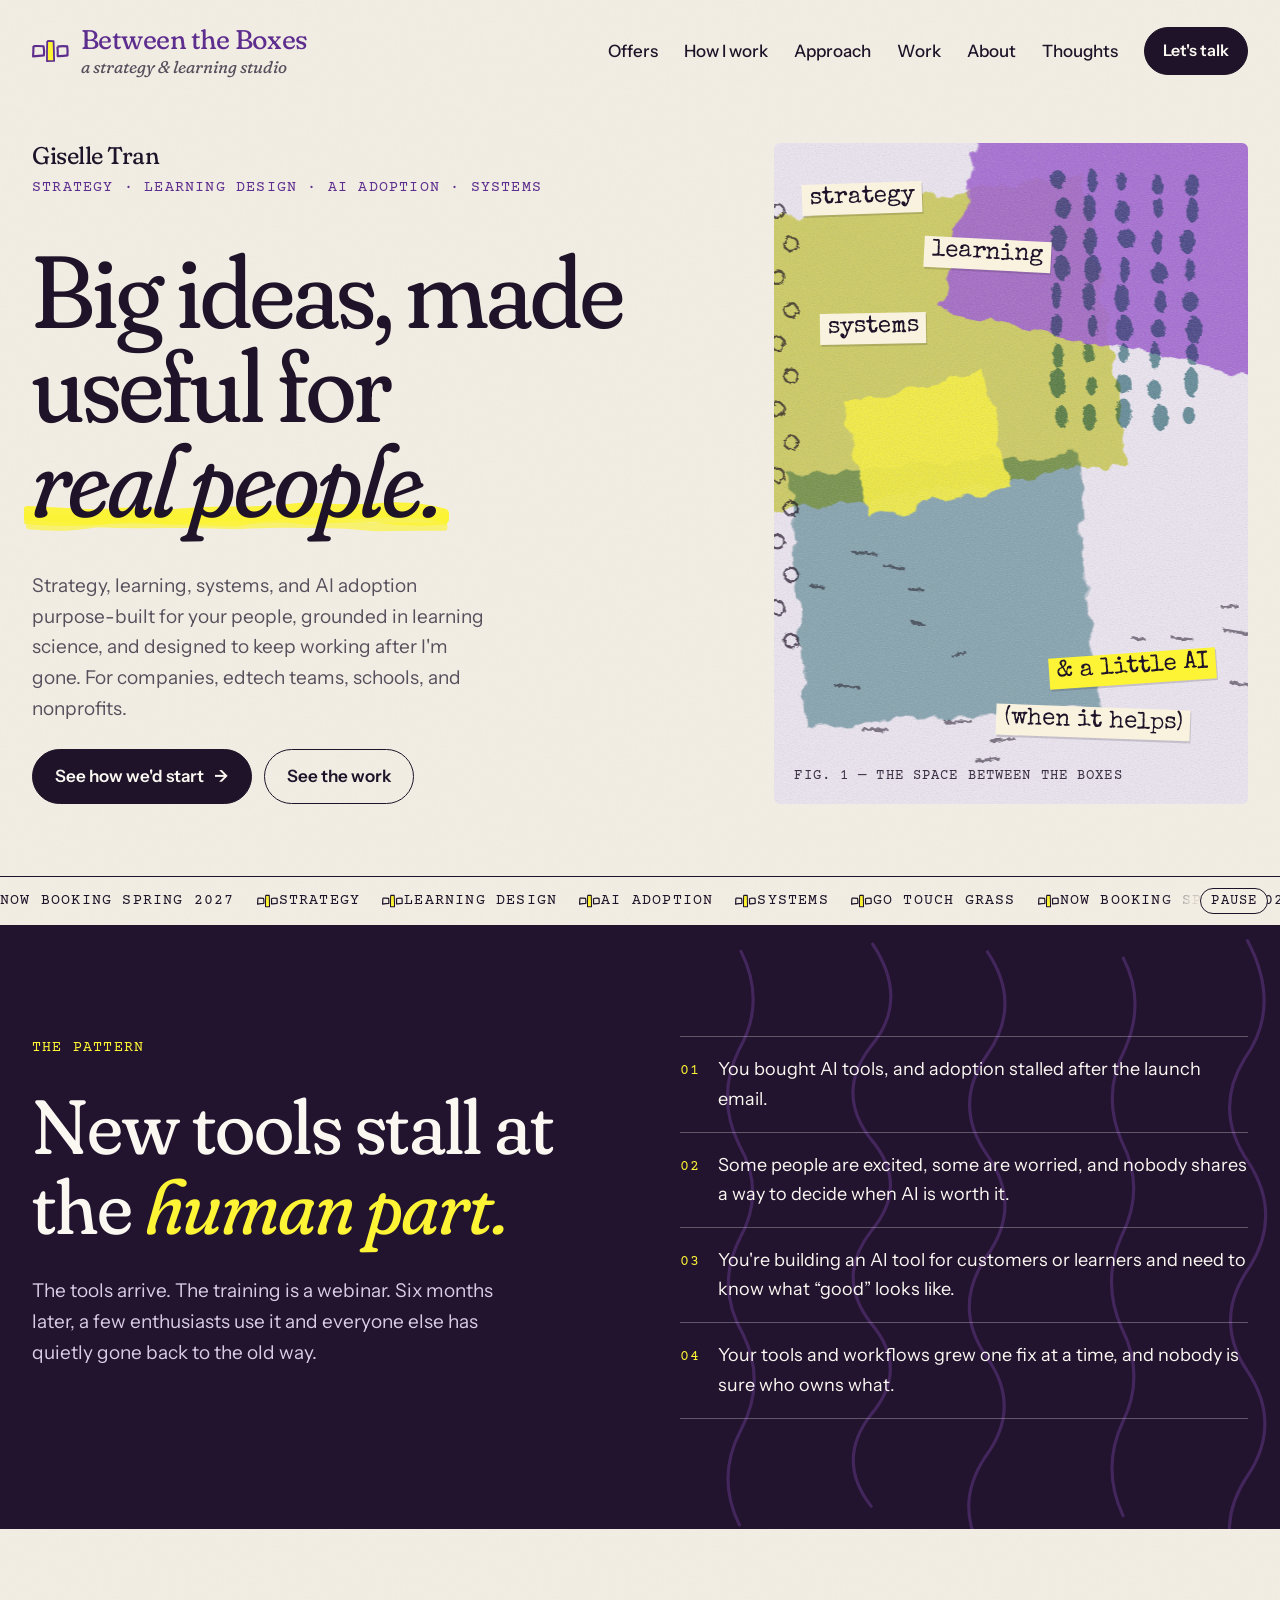
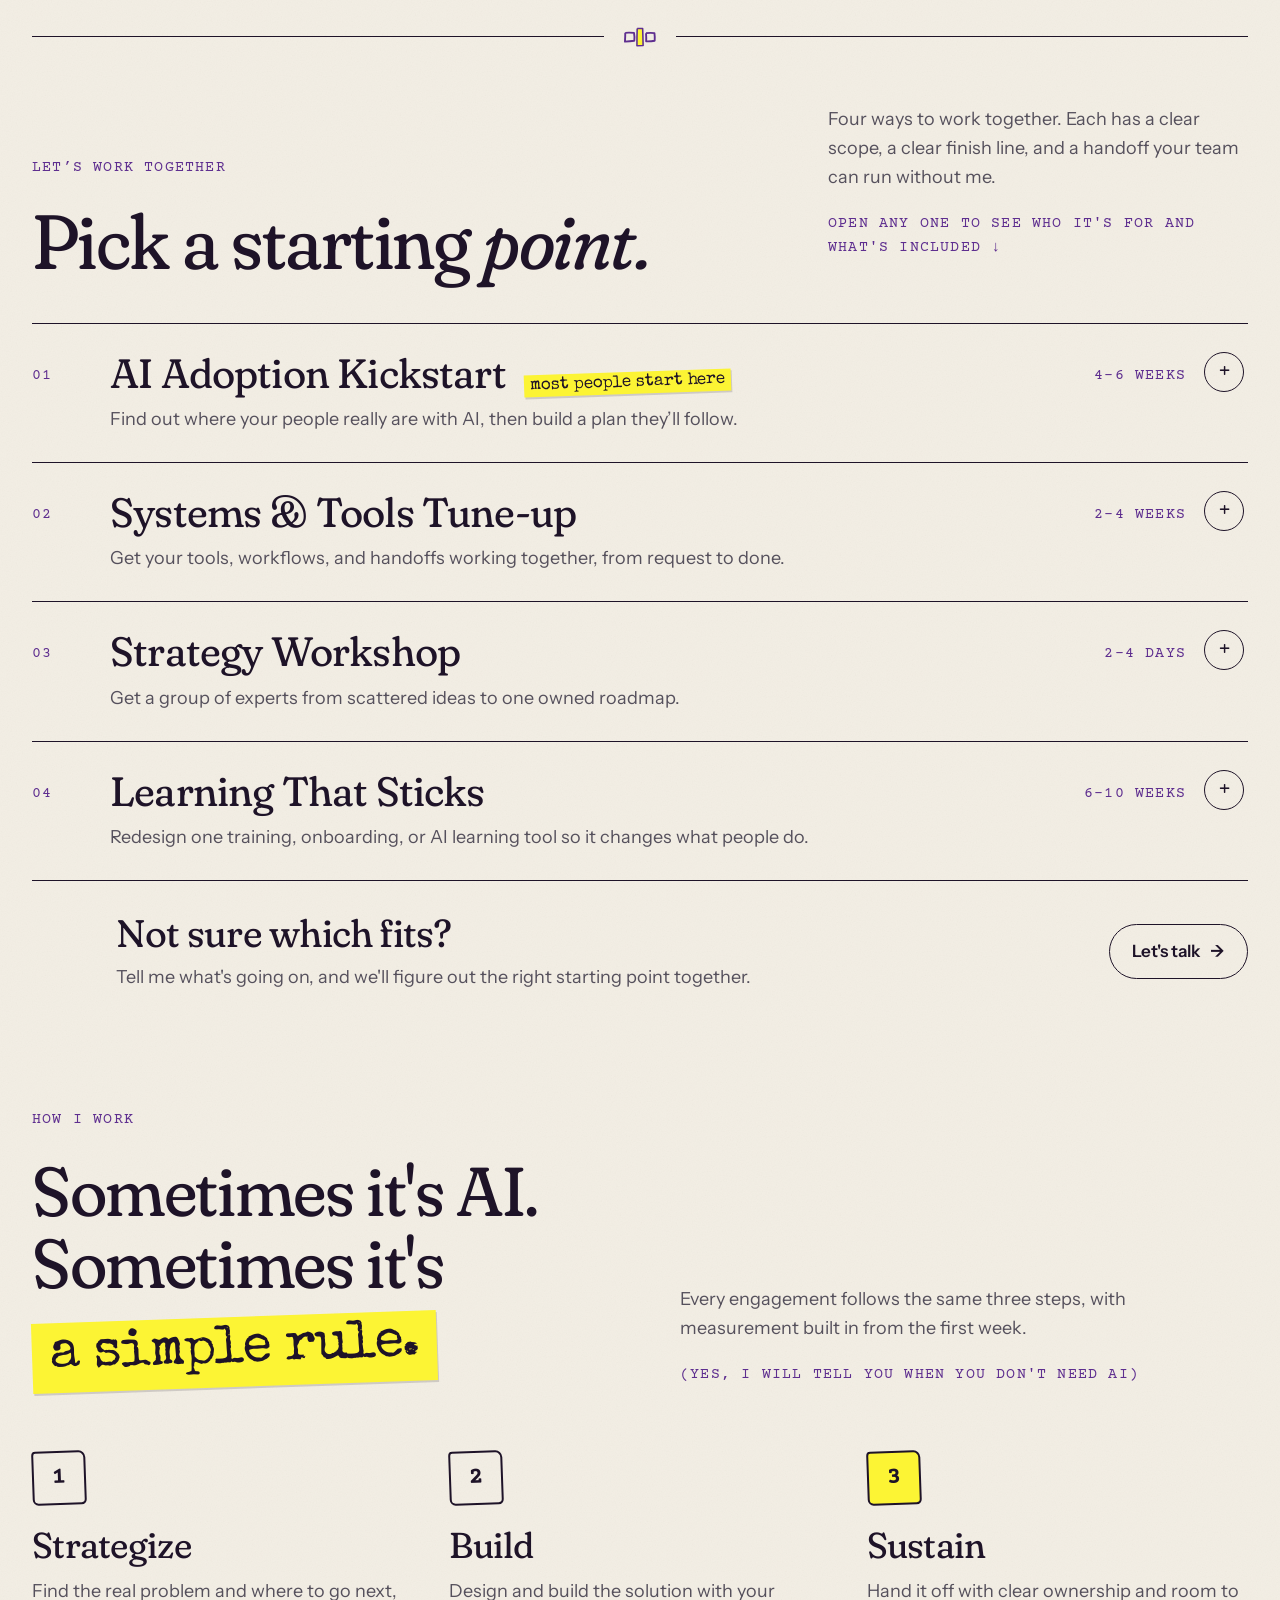
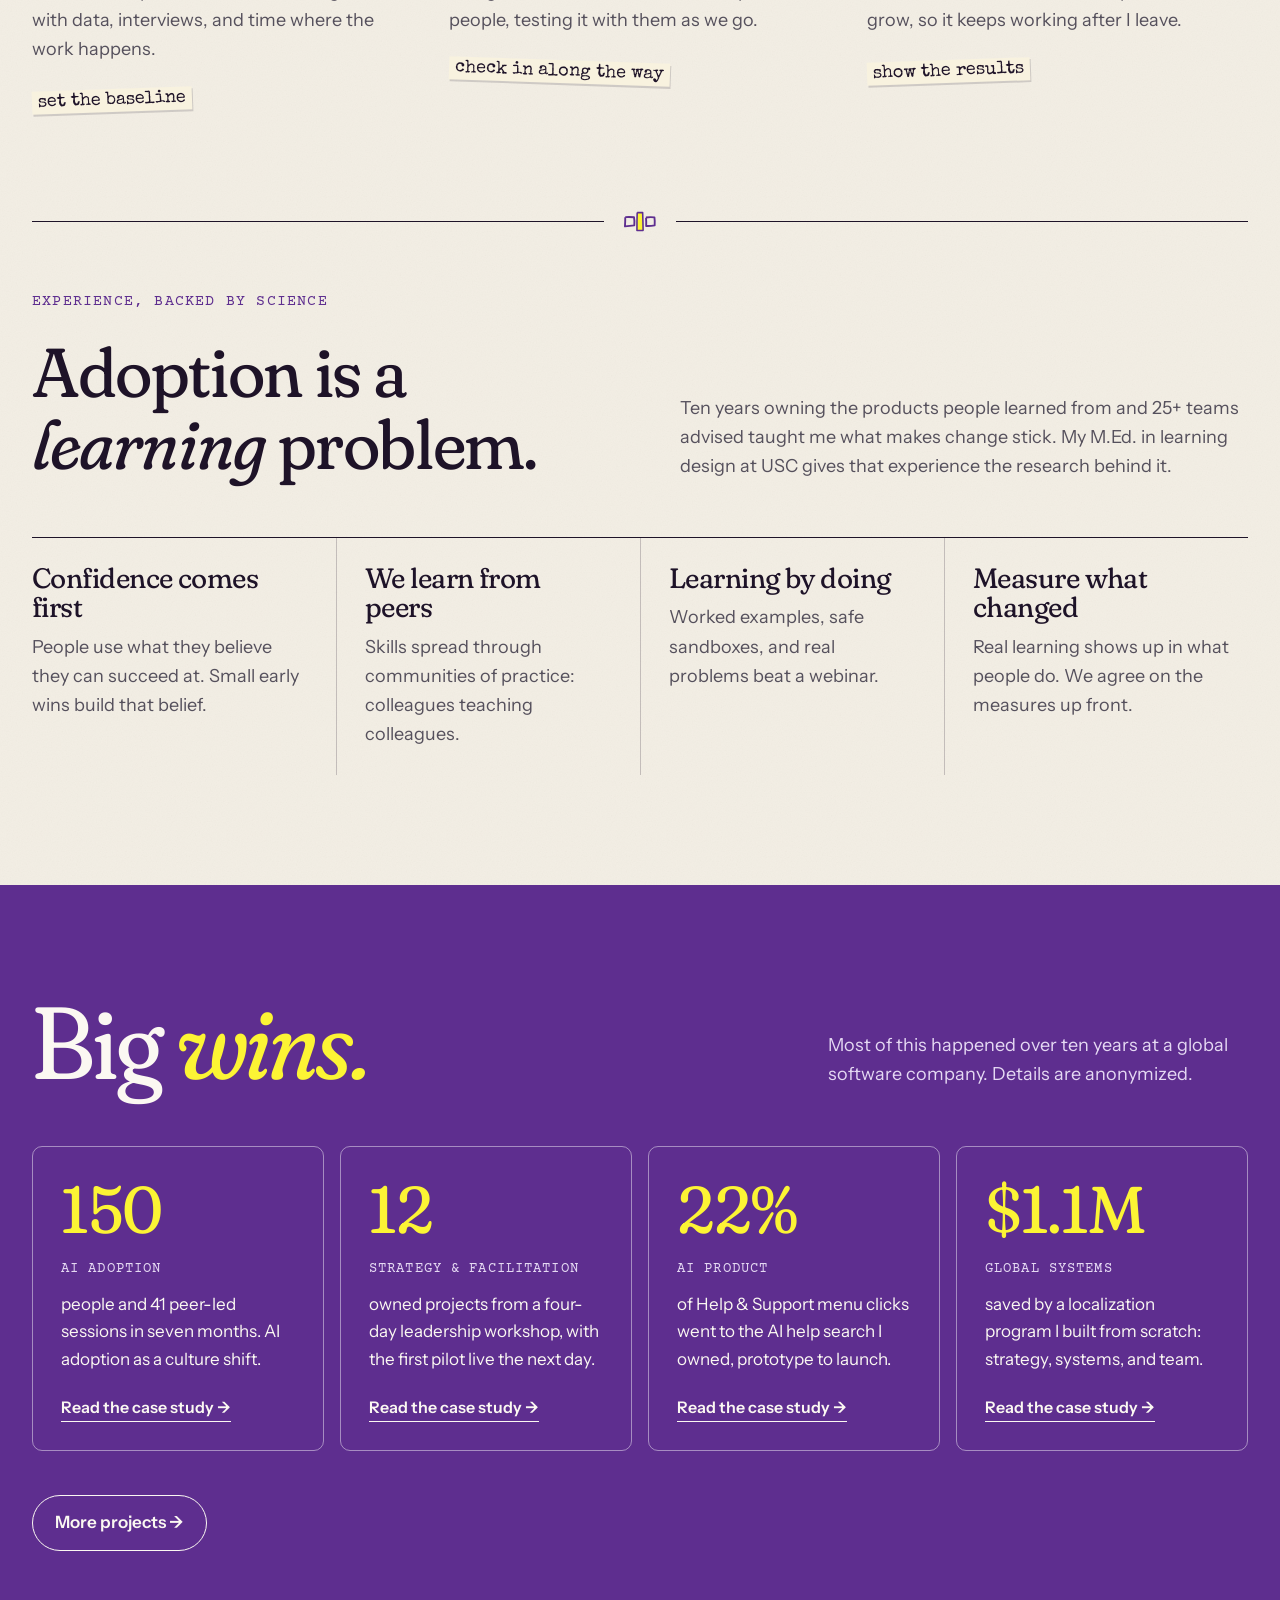
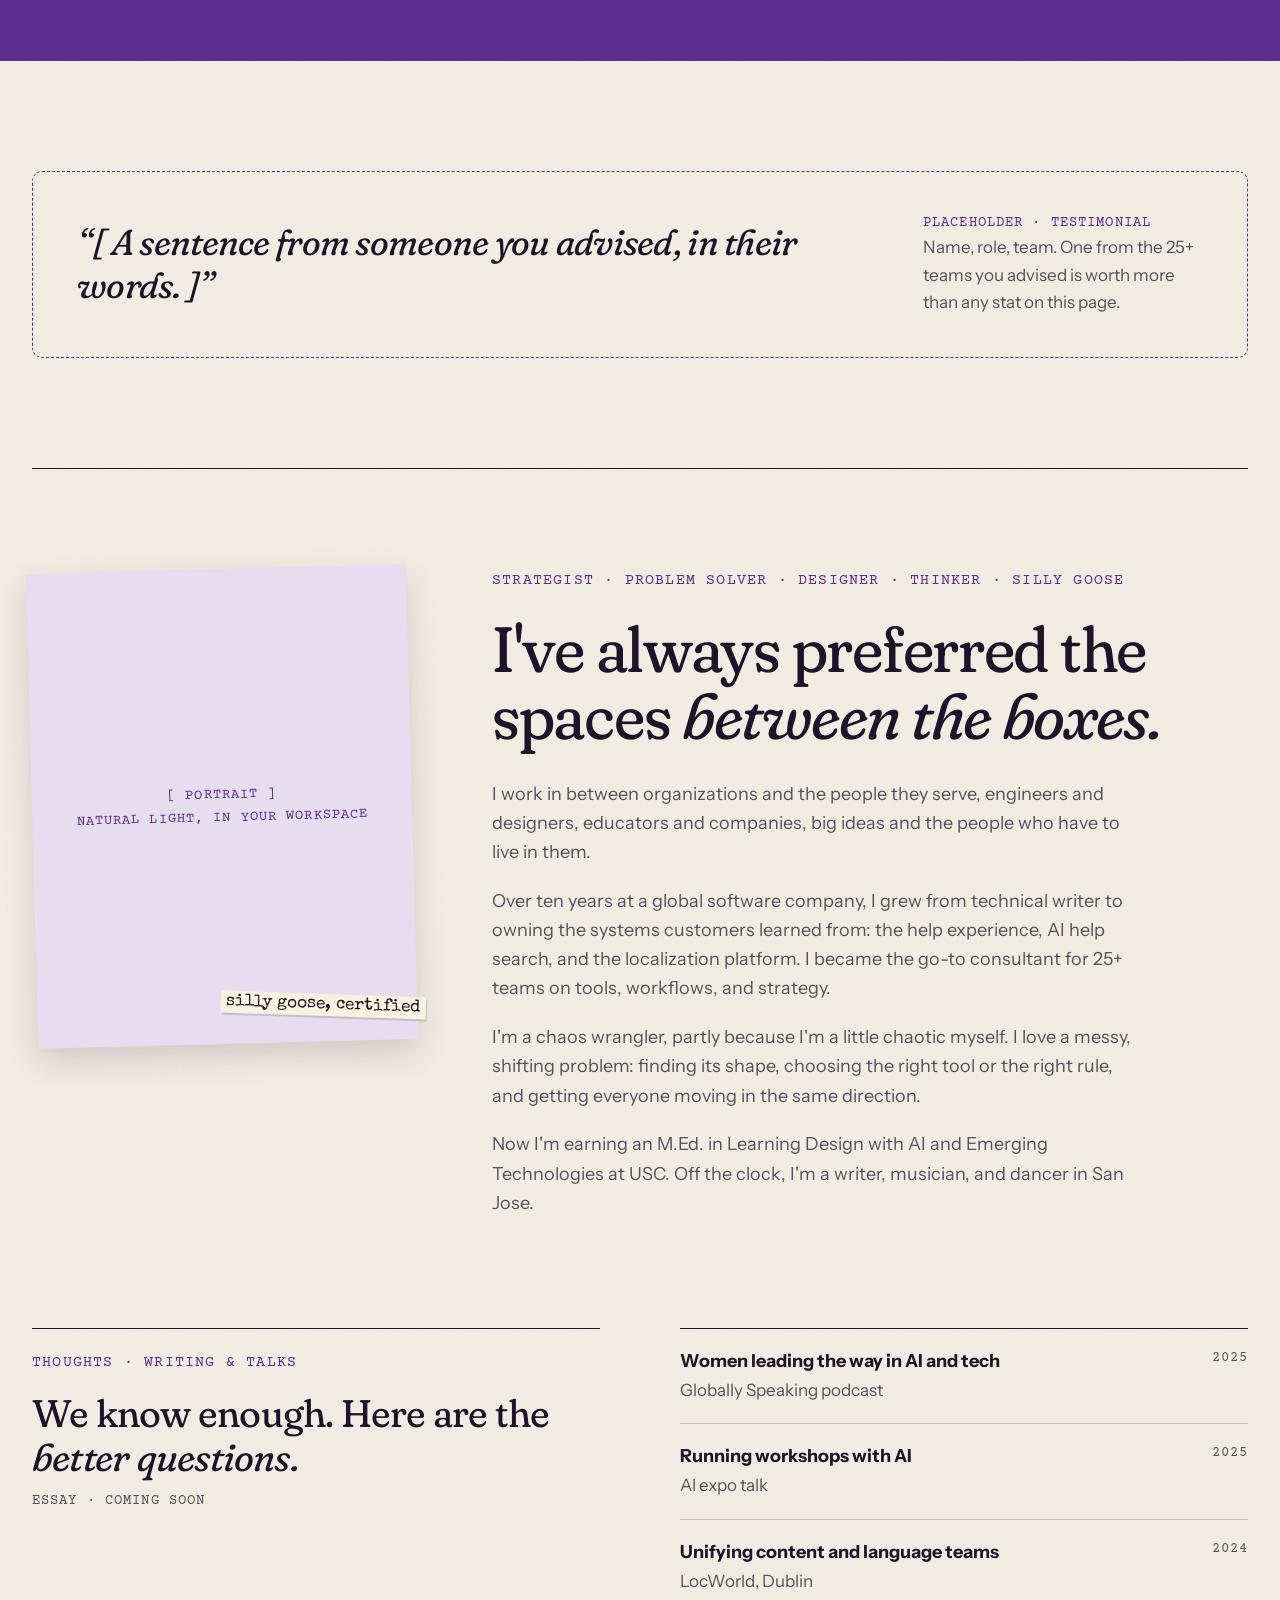
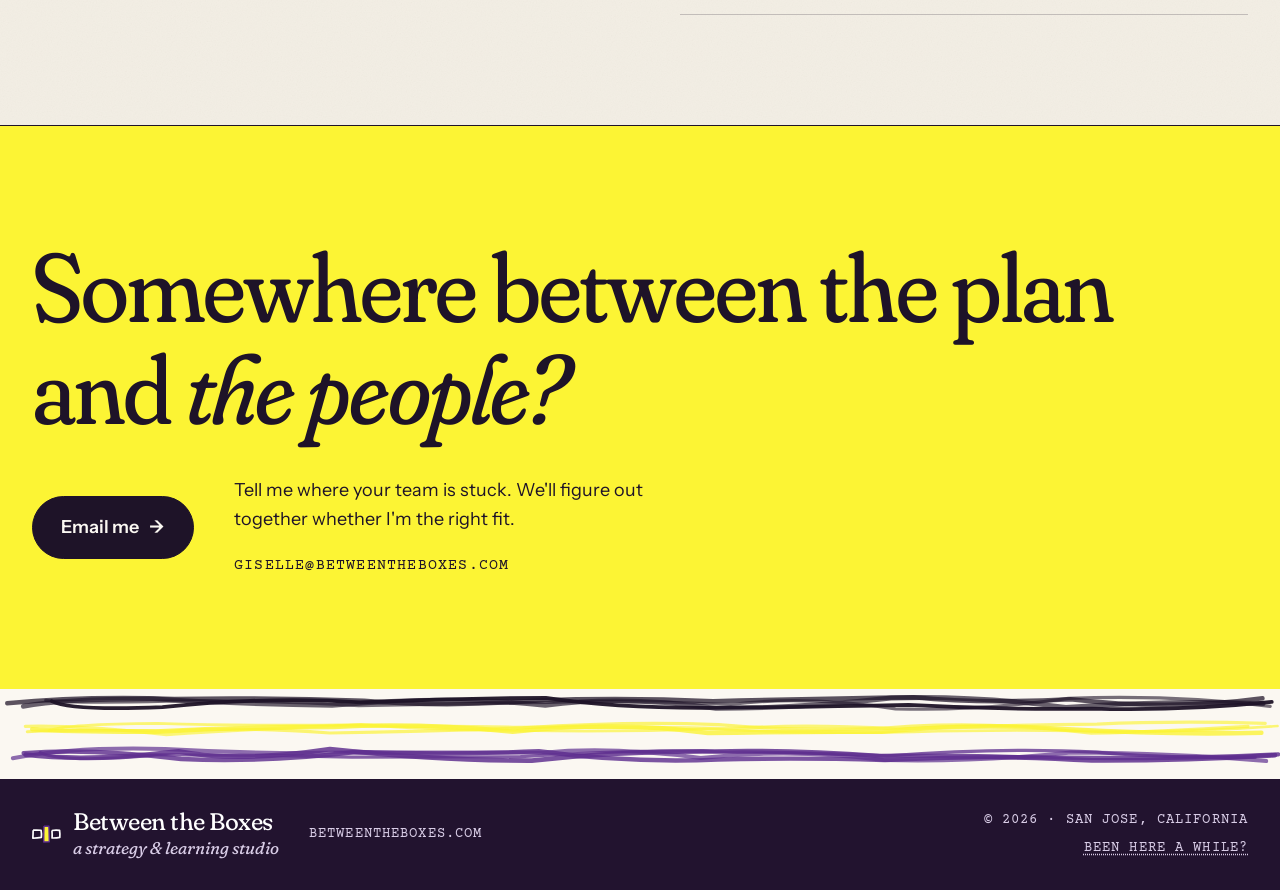
==== commit 4561fdaa: "V1.2 load in -- Looking like a normal website" ====
--- a/index.html
+++ b/index.html
@@ -1,241 +1,445 @@
 <!doctype html>
 <html lang="en">
 <head>
-<meta charset="utf-8">
-<meta name="viewport" content="width=device-width, initial-scale=1">
-<title>Between the Boxes · a strategy & learning studio</title>
-<meta name="description" content="A strategy and learning studio by Giselle Tran: strategy, learning design, AI adoption, and systems purpose-built for your people.">
-<link rel="canonical" href="https://betweentheboxes.com/">
-<!-- ===== Fonts, favicon, and page styles ===== -->
-<link rel="preconnect" href="https://fonts.googleapis.com">
-<link href="https://fonts.googleapis.com/css2?family=Fraunces:ital,opsz,wght,SOFT,WONK@0,9..144,300..800,0..100,0..1;1,9..144,300..800,0..100,0..1&amp;family=Instrument+Sans:wght@400;500;600&amp;family=Courier+Prime:wght@400;700&amp;family=Special+Elite&amp;display=swap" rel="stylesheet">
-<link rel="icon" href="data:image/svg+xml,%3Csvg xmlns=%27http://www.w3.org/2000/svg%27 viewBox=%270 0 32 32%27%3E%3Crect x=%272%27 y=%2711%27 width=%2710%27 height=%2710%27 rx=%272%27 fill=%27none%27 stroke=%27%235E2E8F%27 stroke-width=%273%27/%3E%3Crect x=%2713.5%27 y=%276%27 width=%275%27 height=%2720%27 rx=%271.5%27 fill=%27%23FCF434%27 stroke=%27%235E2E8F%27 stroke-width=%272.5%27/%3E%3Crect x=%2720%27 y=%2711%27 width=%2710%27 height=%2710%27 rx=%272%27 fill=%27none%27 stroke=%27%235E2E8F%27 stroke-width=%273%27/%3E%3C/svg%3E">
-<style>
-body{margin:0;background:#F3EEE4}
-.ts{--ink:#1E1328;--paper:#FBF8F2;--cream:#F3EEE4;--strip:#F8F2DF;--yellow:#FCF434;--violet:#9C59D1;--deep:#5E2E8F;--night:#22132F;--teal:#2B6F7A;--muted:#55505C;--rule:rgba(30,19,40,.22);background:var(--cream) url("data:image/svg+xml,%3Csvg xmlns='http://www.w3.org/2000/svg' width='220' height='220'%3E%3Cfilter id='n'%3E%3CfeTurbulence type='fractalNoise' baseFrequency='.8' numOctaves='2' stitchTiles='stitch'/%3E%3CfeColorMatrix type='saturate' values='0'/%3E%3CfeComponentTransfer%3E%3CfeFuncA type='table' tableValues='0 .07'/%3E%3C/feComponentTransfer%3E%3C/filter%3E%3Crect width='220' height='220' filter='url(%23n)'/%3E%3C/svg%3E");color:var(--ink);font-family:'Instrument Sans',system-ui,sans-serif;font-size:18px;line-height:1.6}
-.ts *{box-sizing:border-box}
-.ts a{color:inherit}
-.wrap{max-width:1320px;margin:0 auto;padding:0 32px}
-.serif{font-family:'Fraunces','Fraunces Variable',Georgia,serif;font-variation-settings:'SOFT' 100,'WONK' 1;font-weight:400;letter-spacing:-.02em;line-height:1;margin:0}
-.serif em{font-style:italic;font-variation-settings:'SOFT' 100,'WONK' 1}
-.lbl{font-family:'Courier Prime',ui-monospace,monospace;font-size:15px;text-transform:uppercase;letter-spacing:.08em;margin:0}
-.strip{display:inline-block;font-family:'Special Elite','Courier Prime',monospace;background:var(--strip);color:var(--ink);padding:.05em .32em .1em;line-height:1.1;box-shadow:1px 2px 0 rgba(30,19,40,.16);transform:rotate(-2deg);text-transform:none;letter-spacing:0}
-.strip.y{background:var(--yellow)}
-.u{position:relative;display:inline-block;z-index:0;white-space:nowrap}
-.btn{display:inline-flex;align-items:center;gap:10px;text-decoration:none;font-weight:600;font-size:17px;padding:14px 22px;border:1px solid var(--ink);border-radius:999px}
-.btn.solid{background:var(--ink);color:var(--paper)!important}
-.btn.yel{background:var(--yellow);border-color:var(--yellow);color:var(--ink)!important}
-.btn:hover{background:var(--yellow);color:var(--ink)!important;border-color:var(--ink)}
-.hair{border-top:1px solid var(--ink)}
-.tick{overflow:hidden;white-space:nowrap;border-top:1px solid var(--ink);border-bottom:1px solid var(--ink)}
-.tick-in{display:inline-block;animation:tk 46s linear infinite;padding:12px 0}
-@keyframes tk{from{transform:translateX(0)}to{transform:translateX(-50%)}}
-@media (prefers-reduced-motion:reduce){.tick-in{animation:none}}
-.offer{border-bottom:1px solid var(--ink)}
-.offer summary{list-style:none;cursor:pointer;display:grid;grid-template-columns:60px 1fr auto 44px;align-items:start;gap:18px;padding:28px 0}
-.offer summary .num{padding-top:12px}.offer summary .dur{padding-top:12px}
-.offer summary::-webkit-details-marker{display:none}
-.oname{font-family:'Fraunces','Fraunces Variable',Georgia,serif;font-variation-settings:'SOFT' 100,'WONK' 1;font-size:clamp(1.7rem,3.2vw,2.8rem);letter-spacing:-.02em;line-height:1.05}
-.num,.dur{color:var(--deep)}
-.plus{font-family:'Courier Prime',monospace;font-size:28px;text-align:right;transition:transform .2s}
-.offer[open] .plus{transform:rotate(45deg)}
-.offer summary:hover .oname{color:var(--deep)}
-.oone{display:block;margin-top:8px;font-size:18px;color:var(--muted)}
-.obody{display:grid;grid-template-columns:60px repeat(3,1fr) 44px;gap:28px;padding:0 0 34px}
-.obody>div:first-child{grid-column:2}.octa{grid-column:2 / span 3;padding-top:6px}.notsure{display:grid;grid-template-columns:60px 1fr auto;gap:8px 24px;align-items:center;padding:30px 0 6px}.notsure>p:first-child{grid-column:2}.notsure>p:nth-child(2){grid-column:2}.notsure>a{grid-column:3;grid-row:1 / span 2}@media (max-width:760px){.octa{grid-column:1}.notsure{grid-template-columns:1fr}.notsure>*{grid-column:1!important;grid-row:auto!important}}
-.ohd{font-size:15px;color:var(--deep);margin-bottom:8px}
-.oinc{margin:0;padding-left:18px;color:var(--ink);font-size:17px}.oinc li{margin-bottom:4px}
-.plus{display:inline-flex;align-items:center;justify-content:center;width:40px;height:40px;border:1px solid var(--ink);border-radius:50%;font-size:22px;line-height:1}
-.offer summary:hover .plus,.offer[open] .plus{background:var(--yellow)}
-.ts a:focus-visible,.ts summary:focus-visible,.ts button:focus-visible{outline:3px solid var(--deep);outline-offset:3px;border-radius:6px}
-.win{display:flex;flex-direction:column;justify-content:space-between;gap:22px;text-decoration:none;padding:28px;border:1px solid rgba(255,255,255,.45);border-radius:10px;transition:background .15s,transform .15s,color .15s}
-.win:hover{background:var(--yellow);color:var(--ink)!important;transform:translateY(-3px)}
-.win:hover .wn{color:var(--deep)!important}.win:hover .wl{color:var(--deep)!important}
-.win .go{display:inline-flex;align-items:center;gap:8px;font-weight:600;font-size:17px;border-bottom:1px solid currentColor;padding-bottom:2px;align-self:flex-start}
-.tick:hover .tick-in,.tick.paused .tick-in{animation-play-state:paused}
-.tickbtn{z-index:2;box-shadow:-24px 0 16px var(--cream);position:absolute;right:12px;top:50%;transform:translateY(-50%);background:var(--cream);border:1px solid var(--ink);border-radius:999px;font-family:'Courier Prime',monospace;font-size:14px;text-transform:uppercase;letter-spacing:.06em;padding:4px 10px;cursor:pointer;color:var(--ink)}
-.egg summary{cursor:pointer;list-style:none;font-family:'Courier Prime',monospace;font-size:15px;text-transform:uppercase;letter-spacing:.08em;text-decoration:underline dotted;text-underline-offset:3px}
-.egg summary::-webkit-details-marker{display:none}
-@media (max-width:760px){.wrap{padding:0 16px}.offer summary{grid-template-columns:30px 1fr 40px}.dur{display:none}.obody{grid-template-columns:1fr}.obody>div:first-child{grid-column:1}}
-</style>
+  <meta charset="utf-8">
+  <meta name="viewport" content="width=device-width, initial-scale=1">
+  <title>Between the Boxes · a strategy &amp; learning studio</title>
+  <meta name="description" content="A strategy and learning studio by Giselle Tran: strategy, learning design, AI adoption, and systems purpose-built for your people.">
+  <link rel="canonical" href="https://betweentheboxes.com/">
+  <link rel="icon" href="assets/img/favicon.svg" type="image/svg+xml">
+  <link rel="preconnect" href="https://fonts.googleapis.com">
+  <link rel="preconnect" href="https://fonts.gstatic.com" crossorigin>
+  <link rel="stylesheet" href="https://fonts.googleapis.com/css2?family=Fraunces:ital,opsz,wght,SOFT,WONK@0,9..144,300..800,0..100,0..1;1,9..144,300..800,0..100,0..1&amp;family=Instrument+Sans:wght@400;500;600&amp;family=Courier+Prime:wght@400;700&amp;family=Special+Elite&amp;display=swap">
+  <link rel="stylesheet" href="assets/css/tokens.css">
+  <link rel="stylesheet" href="assets/css/base.css">
+  <link rel="stylesheet" href="assets/css/layout.css">
+  <link rel="stylesheet" href="assets/css/components.css">
+  <link rel="stylesheet" href="assets/css/home.css">
+  <script src="assets/js/main.js" defer></script>
 </head>
 <body>
-<!-- ===== Page content: edit text between the tags below ===== -->
-<div class="ts">
-
-<header class="wrap" style="display:flex;flex-wrap:wrap;gap:12px 28px;align-items:center;justify-content:space-between;padding-top:26px;padding-bottom:26px;">
-<a href="#top" style="text-decoration:none;display:flex;align-items:center;gap:12px;"><svg viewBox="0 0 41 31" width="37" height="28" aria-hidden="true" style="vertical-align:middle;overflow:visible"><path d="M1.7 9.4 Q6.7 9.3 13.2 9.3 Q12.5 14.4 13.1 20.8 Q7.1 21.4 1.3 21.0 Q0.9 14.8 1.7 9.4 " fill="none" stroke="#5E2E8F" stroke-width="2.4" stroke-linejoin="round"></path><path d="M17.1 3.5 Q20.2 3.3 23.5 3.6 Q24.2 15.5 24.2 26.9 Q20.2 27.1 16.8 27.1 Q16.9 15.7 17.1 3.5 " fill="#FCF434" stroke="#5E2E8F" stroke-width="2" stroke-linejoin="round"></path><path d="M28.2 10.7 Q33.1 9.7 39.1 9.8 Q39.1 15.6 39.8 20.3 Q33.7 20.6 28.6 20.7 Q28.6 15.5 28.2 10.7 " fill="none" stroke="#5E2E8F" stroke-width="2.4" stroke-linejoin="round"></path></svg><span style="display:flex;flex-direction:column;gap:5px;"><span class="serif" style="font-size:27px;color:var(--deep);">Between the Boxes</span><span style="font-family:'Fraunces','Fraunces Variable',Georgia,serif;font-variation-settings:'SOFT' 100,'WONK' 1;font-style:italic;font-size:17px;line-height:1.1;color:#55505C;letter-spacing:0;">a strategy &amp; learning studio</span></span></a>
-<nav aria-label="Main" style="display:flex;flex-wrap:wrap;gap:6px 26px;align-items:center;font-size:17px;font-weight:500;">
-<a href="#offers" style="text-decoration:none;">Offers</a><a href="#how" style="text-decoration:none;">How I work</a><a href="#why" style="text-decoration:none;">Approach</a><a href="#work" style="text-decoration:none;">Work</a><a href="#about" style="text-decoration:none;">About</a><a href="#thoughts" style="text-decoration:none;">Thoughts</a>
-<a href="#contact" class="btn solid" style="padding:10px 18px;font-size:17px;">Let's talk</a>
-</nav>
-</header>
-
-<section id="top" class="wrap" style="display:flex;flex-wrap:wrap;gap:40px 56px;align-items:stretch;padding-top:40px;padding-bottom:72px;">
-<div style="flex:1.35 1 560px;display:flex;flex-direction:column;justify-content:space-between;gap:44px;">
-<div><p class="serif" style="font-size:24px;color:var(--ink);margin-bottom:8px;">Giselle Tran</p><p class="lbl" style="color:var(--deep);">Strategy · Learning design · AI adoption · Systems</p></div>
-<h1 class="serif" style="font-size:clamp(3.4rem,8vw,8.4rem);line-height:.92;">Big ideas, made useful for <span class="u"><em>real people.</em><svg viewBox="0 0 400 26" preserveAspectRatio="none" aria-hidden="true" style="position:absolute;left:-2%;bottom:-.06em;width:104%;height:.42em;z-index:-1;overflow:visible"><path d="M5.4 13.5 Q36.0 18.1 69.3 12.4 Q101.3 13.6 134.7 15.6 Q166.7 11.5 200.0 14.2 Q232.0 10.6 265.3 15.1 Q297.3 16.4 330.7 14.7 Q362.7 17.3 396.0 13.4 " fill="none" stroke="#FCF434" stroke-width="9" stroke-linecap="round" opacity="0.95"></path><path d="M5.2 17.7 Q36.0 17.9 69.3 17.1 Q101.3 20.0 134.7 19.5 Q166.7 17.1 200.0 18.1 Q232.0 13.8 265.3 18.3 Q297.3 18.5 330.7 19.8 Q362.7 19.9 396.0 16.2 " fill="none" stroke="#FCF434" stroke-width="7" stroke-linecap="round" opacity="0.7999999999999999"></path><path d="M3.3 21.0 Q36.0 16.5 69.3 20.1 Q101.3 17.6 134.7 18.4 Q166.7 16.8 200.0 21.6 Q232.0 17.3 265.3 19.0 Q297.3 19.4 330.7 22.2 Q362.7 16.9 396.0 20.0 " fill="none" stroke="#FCF434" stroke-width="5" stroke-linecap="round" opacity="0.6499999999999999"></path></svg></span></h1>
-<div style="display:flex;flex-wrap:wrap;gap:24px 40px;align-items:flex-end;">
-<p style="margin:0;max-width:460px;font-size:19px;color:var(--muted);">Strategy, learning, systems, and AI adoption purpose-built for your people, grounded in learning science, and designed to keep working after I'm gone. For companies, edtech teams, schools, and nonprofits.</p>
-<div style="display:flex;flex-wrap:wrap;gap:12px;"><a href="#offers" class="btn solid">See how we'd start <span aria-hidden="true">→</span></a><a href="#work" class="btn">See the work</a></div>
-</div>
-</div>
-<figure style="flex:1 1 380px;margin:0;position:relative;min-height:560px;border-radius:6px;overflow:hidden;box-shadow:0 1px 0 var(--ink);">
-<svg viewBox="0 0 560 680" preserveAspectRatio="xMidYMid slice" style="position:absolute;inset:0;width:100%;height:100%" aria-hidden="true">
-<defs><filter id="rough" x="-20%" y="-20%" width="140%" height="140%"><feTurbulence type="fractalNoise" baseFrequency=".035" numOctaves="3" seed="4"></feTurbulence><feDisplacementMap in="SourceGraphic" scale="22"></feDisplacementMap></filter>
-<filter id="dotsr"><feTurbulence type="fractalNoise" baseFrequency=".2" numOctaves="2" seed="9"></feTurbulence><feDisplacementMap in="SourceGraphic" scale="5"></feDisplacementMap></filter>
-<filter id="grain"><feTurbulence type="fractalNoise" baseFrequency=".85" numOctaves="2" seed="2"></feTurbulence><feColorMatrix type="saturate" values="0"></feColorMatrix><feComponentTransfer><feFuncA type="table" tableValues="0 .35"></feFuncA></feComponentTransfer></filter></defs>
-<rect width="560" height="680" fill="#EFE8F4"></rect><rect x="-40" y="60" width="420" height="300" fill="#D9DE4E" opacity="0.9" transform="rotate(-8 170.0 210.0)" filter="url(#rough)" style="mix-blend-mode:multiply"></rect><rect x="230" y="-40" width="340" height="250" fill="#9C59D1" opacity="0.9" transform="rotate(12 400.0 85.0)" filter="url(#rough)" style="mix-blend-mode:normal"></rect><rect x="60" y="330" width="300" height="260" fill="#2B6F7A" opacity="0.55" transform="rotate(-4 210.0 460.0)" filter="url(#rough)" style="mix-blend-mode:multiply"></rect><rect x="120" y="250" width="150" height="120" fill="#FCF434" opacity="0.92" transform="rotate(-12 195.0 310.0)" filter="url(#rough)" style="mix-blend-mode:normal"></rect><g filter="url(#dotsr)" style="mix-blend-mode:multiply"><ellipse cx="330.4" cy="43.1" rx="8.3" ry="14.2" fill="#2B6F7A" opacity=".75"></ellipse><ellipse cx="362.2" cy="39.3" rx="6.4" ry="14.3" fill="#2B6F7A" opacity=".75"></ellipse><ellipse cx="401.7" cy="37.2" rx="5.7" ry="10.4" fill="#2B6F7A" opacity=".75"></ellipse><ellipse cx="429.9" cy="39.9" rx="7.4" ry="10.6" fill="#2B6F7A" opacity=".75"></ellipse><ellipse cx="462.0" cy="39.4" rx="6.5" ry="12.4" fill="#2B6F7A" opacity=".75"></ellipse><ellipse cx="333.6" cy="71.5" rx="7.1" ry="12.7" fill="#2B6F7A" opacity=".75"></ellipse><ellipse cx="365.4" cy="66.4" rx="8.6" ry="13.7" fill="#2B6F7A" opacity=".75"></ellipse><ellipse cx="401.0" cy="72.4" rx="6.6" ry="11.4" fill="#2B6F7A" opacity=".75"></ellipse><ellipse cx="428.8" cy="71.1" rx="5.2" ry="9.4" fill="#2B6F7A" opacity=".75"></ellipse><ellipse cx="463.7" cy="67.3" rx="6.4" ry="9.3" fill="#2B6F7A" opacity=".75"></ellipse><ellipse cx="326.0" cy="97.2" rx="5.4" ry="11.2" fill="#2B6F7A" opacity=".75"></ellipse><ellipse cx="360.2" cy="103.0" rx="7.5" ry="9.9" fill="#2B6F7A" opacity=".75"></ellipse><ellipse cx="396.0" cy="98.8" rx="6.5" ry="9.7" fill="#2B6F7A" opacity=".75"></ellipse><ellipse cx="434.8" cy="103.9" rx="6.9" ry="11.9" fill="#2B6F7A" opacity=".75"></ellipse><ellipse cx="462.7" cy="96.8" rx="6.4" ry="10.6" fill="#2B6F7A" opacity=".75"></ellipse><ellipse cx="332.6" cy="127.3" rx="5.1" ry="14.7" fill="#2B6F7A" opacity=".75"></ellipse><ellipse cx="364.2" cy="127.2" rx="7.2" ry="9.2" fill="#2B6F7A" opacity=".75"></ellipse><ellipse cx="398.2" cy="133.8" rx="8.5" ry="13.2" fill="#2B6F7A" opacity=".75"></ellipse><ellipse cx="430.1" cy="128.9" rx="5.7" ry="13.6" fill="#2B6F7A" opacity=".75"></ellipse><ellipse cx="466.3" cy="132.2" rx="6.3" ry="10.3" fill="#2B6F7A" opacity=".75"></ellipse><ellipse cx="332.5" cy="163.9" rx="8.4" ry="13.8" fill="#2B6F7A" opacity=".75"></ellipse><ellipse cx="366.5" cy="161.9" rx="5.9" ry="12.1" fill="#2B6F7A" opacity=".75"></ellipse><ellipse cx="396.8" cy="156.2" rx="5.1" ry="10.7" fill="#2B6F7A" opacity=".75"></ellipse><ellipse cx="430.1" cy="161.5" rx="8.8" ry="11.7" fill="#2B6F7A" opacity=".75"></ellipse><ellipse cx="469.5" cy="163.9" rx="8.8" ry="11.2" fill="#2B6F7A" opacity=".75"></ellipse><ellipse cx="327.8" cy="187.8" rx="5.8" ry="10.2" fill="#2B6F7A" opacity=".75"></ellipse><ellipse cx="365.0" cy="193.2" rx="8.4" ry="11.9" fill="#2B6F7A" opacity=".75"></ellipse><ellipse cx="399.2" cy="192.4" rx="5.3" ry="13.0" fill="#2B6F7A" opacity=".75"></ellipse><ellipse cx="435.3" cy="192.3" rx="8.0" ry="11.9" fill="#2B6F7A" opacity=".75"></ellipse><ellipse cx="463.4" cy="192.3" rx="6.3" ry="13.8" fill="#2B6F7A" opacity=".75"></ellipse><ellipse cx="333.8" cy="219.2" rx="6.6" ry="14.7" fill="#2B6F7A" opacity=".75"></ellipse><ellipse cx="365.8" cy="217.4" rx="5.5" ry="9.9" fill="#2B6F7A" opacity=".75"></ellipse><ellipse cx="401.2" cy="222.5" rx="5.6" ry="14.0" fill="#2B6F7A" opacity=".75"></ellipse><ellipse cx="435.8" cy="221.3" rx="6.4" ry="12.3" fill="#2B6F7A" opacity=".75"></ellipse><ellipse cx="463.0" cy="216.1" rx="8.9" ry="12.9" fill="#2B6F7A" opacity=".75"></ellipse><ellipse cx="330.2" cy="253.5" rx="6.7" ry="14.2" fill="#2B6F7A" opacity=".75"></ellipse><ellipse cx="366.6" cy="247.7" rx="6.0" ry="10.8" fill="#2B6F7A" opacity=".75"></ellipse><ellipse cx="395.9" cy="250.7" rx="6.0" ry="11.5" fill="#2B6F7A" opacity=".75"></ellipse><ellipse cx="429.0" cy="253.3" rx="6.4" ry="11.7" fill="#2B6F7A" opacity=".75"></ellipse><ellipse cx="466.7" cy="253.2" rx="6.7" ry="14.5" fill="#2B6F7A" opacity=".75"></ellipse><ellipse cx="330.0" cy="280.3" rx="7.1" ry="9.1" fill="#2B6F7A" opacity=".75"></ellipse><ellipse cx="363.5" cy="277.5" rx="5.0" ry="13.8" fill="#2B6F7A" opacity=".75"></ellipse><ellipse cx="395.4" cy="279.8" rx="7.9" ry="12.3" fill="#2B6F7A" opacity=".75"></ellipse><ellipse cx="430.6" cy="280.1" rx="7.2" ry="13.7" fill="#2B6F7A" opacity=".75"></ellipse><ellipse cx="462.8" cy="280.5" rx="6.0" ry="10.7" fill="#2B6F7A" opacity=".75"></ellipse><circle cx="40" cy="70" r="7" fill="none" stroke="#1E1328" stroke-width="2.4" opacity=".8"></circle><circle cx="54" cy="104" r="7" fill="none" stroke="#1E1328" stroke-width="2.4" opacity=".8"></circle><circle cx="40" cy="138" r="7" fill="none" stroke="#1E1328" stroke-width="2.4" opacity=".8"></circle><circle cx="54" cy="172" r="7" fill="none" stroke="#1E1328" stroke-width="2.4" opacity=".8"></circle><circle cx="40" cy="206" r="7" fill="none" stroke="#1E1328" stroke-width="2.4" opacity=".8"></circle><circle cx="54" cy="240" r="7" fill="none" stroke="#1E1328" stroke-width="2.4" opacity=".8"></circle><circle cx="40" cy="274" r="7" fill="none" stroke="#1E1328" stroke-width="2.4" opacity=".8"></circle><circle cx="54" cy="308" r="7" fill="none" stroke="#1E1328" stroke-width="2.4" opacity=".8"></circle><circle cx="40" cy="342" r="7" fill="none" stroke="#1E1328" stroke-width="2.4" opacity=".8"></circle><circle cx="54" cy="376" r="7" fill="none" stroke="#1E1328" stroke-width="2.4" opacity=".8"></circle><circle cx="40" cy="410" r="7" fill="none" stroke="#1E1328" stroke-width="2.4" opacity=".8"></circle><circle cx="54" cy="444" r="7" fill="none" stroke="#1E1328" stroke-width="2.4" opacity=".8"></circle><circle cx="40" cy="478" r="7" fill="none" stroke="#1E1328" stroke-width="2.4" opacity=".8"></circle><circle cx="54" cy="512" r="7" fill="none" stroke="#1E1328" stroke-width="2.4" opacity=".8"></circle><path d="M415 517 l19 2" stroke="#1E1328" stroke-width="3" stroke-linecap="round" opacity=".6"></path><path d="M480 500 l20 0" stroke="#1E1328" stroke-width="3" stroke-linecap="round" opacity=".6"></path><path d="M296 567 l17 0" stroke="#1E1328" stroke-width="3" stroke-linecap="round" opacity=".6"></path><path d="M280 634 l21 3" stroke="#1E1328" stroke-width="3" stroke-linecap="round" opacity=".6"></path><path d="M493 450 l19 4" stroke="#1E1328" stroke-width="3" stroke-linecap="round" opacity=".6"></path><path d="M446 417 l12 -0" stroke="#1E1328" stroke-width="3" stroke-linecap="round" opacity=".6"></path><path d="M93 445 l11 1" stroke="#1E1328" stroke-width="3" stroke-linecap="round" opacity=".6"></path><path d="M421 622 l12 2" stroke="#1E1328" stroke-width="3" stroke-linecap="round" opacity=".6"></path><path d="M364 419 l24 4" stroke="#1E1328" stroke-width="3" stroke-linecap="round" opacity=".6"></path><path d="M161 637 l16 -0" stroke="#1E1328" stroke-width="3" stroke-linecap="round" opacity=".6"></path><path d="M515 605 l13 -1" stroke="#1E1328" stroke-width="3" stroke-linecap="round" opacity=".6"></path><path d="M297 472 l13 -1" stroke="#1E1328" stroke-width="3" stroke-linecap="round" opacity=".6"></path><path d="M392 385 l19 -0" stroke="#1E1328" stroke-width="3" stroke-linecap="round" opacity=".6"></path><path d="M68 470 l20 0" stroke="#1E1328" stroke-width="3" stroke-linecap="round" opacity=".6"></path><path d="M90 646 l23 4" stroke="#1E1328" stroke-width="3" stroke-linecap="round" opacity=".6"></path><path d="M108 452 l11 2" stroke="#1E1328" stroke-width="3" stroke-linecap="round" opacity=".6"></path></g><rect width="560" height="680" filter="url(#grain)"></rect></svg>
-<span class="strip" style="position:absolute;left:28px;top:40px;font-size:24px;">strategy</span>
-<span class="strip" style="position:absolute;left:150px;top:96px;font-size:24px;transform:rotate(3deg);">learning</span>
-<span class="strip" style="position:absolute;left:46px;top:170px;font-size:24px;transform:rotate(-1deg);">systems</span>
-<span class="strip y" style="position:absolute;right:32px;bottom:120px;font-size:26px;transform:rotate(-4deg);">&amp; a little AI</span>
-<span class="strip" style="position:absolute;right:58px;bottom:66px;font-size:17px;transform:rotate(2deg);">(when it helps)</span>
-<figcaption class="lbl" style="position:absolute;left:20px;bottom:16px;font-size:14px;color:var(--ink);opacity:.85;">fig. 1 — the space between the boxes</figcaption>
-</figure>
-</section>
-
-<div class="tick" id="tk" style="position:relative;" aria-label="Now booking spring 2027"><button class="tickbtn" type="button" onclick="var t=document.getElementById('tk');t.classList.toggle('paused');this.textContent=t.classList.contains('paused')?'Play':'Pause';">Pause</button><div class="tick-in lbl" style="font-size:15px;" aria-hidden="true">Now booking spring 2027 &nbsp;<svg viewBox="0 0 41 31" width="21" height="16" aria-hidden="true" style="vertical-align:middle;overflow:visible"><path d="M1.6 9.4 Q7.4 10.4 12.9 10.7 Q12.5 14.9 13.5 20.6 Q7.8 21.0 1.4 21.7 Q0.9 16.2 1.6 9.4 " fill="none" stroke="#1E1328" stroke-width="2.4" stroke-linejoin="round"></path><path d="M16.5 3.6 Q19.9 3.1 23.8 3.8 Q23.7 14.7 24.3 26.7 Q20.9 26.7 17.0 26.6 Q16.4 15.1 16.5 3.6 " fill="#FCF434" stroke="#5E2E8F" stroke-width="2" stroke-linejoin="round"></path><path d="M28.2 10.5 Q33.4 11.2 38.3 10.6 Q37.9 15.5 38.3 21.6 Q33.2 20.7 27.9 20.7 Q27.4 15.1 28.2 10.5 " fill="none" stroke="#1E1328" stroke-width="2.4" stroke-linejoin="round"></path></svg>&nbsp; Strategy &nbsp;<svg viewBox="0 0 41 31" width="21" height="16" aria-hidden="true" style="vertical-align:middle;overflow:visible"><path d="M2.7 9.4 Q8.4 10.4 13.5 9.9 Q13.0 16.2 13.0 21.5 Q7.7 21.5 1.8 21.0 Q2.1 14.9 2.7 9.4 " fill="none" stroke="#1E1328" stroke-width="2.4" stroke-linejoin="round"></path><path d="M16.7 4.6 Q20.0 4.2 24.6 4.1 Q24.1 15.8 23.7 27.6 Q19.9 27.2 16.8 26.8 Q16.1 15.4 16.7 4.6 " fill="#FCF434" stroke="#5E2E8F" stroke-width="2" stroke-linejoin="round"></path><path d="M27.3 9.4 Q33.4 10.2 38.3 10.4 Q38.1 15.0 38.6 20.5 Q32.6 20.9 27.3 21.5 Q26.8 15.4 27.3 9.4 " fill="none" stroke="#1E1328" stroke-width="2.4" stroke-linejoin="round"></path></svg>&nbsp; Learning design &nbsp;<svg viewBox="0 0 41 31" width="21" height="16" aria-hidden="true" style="vertical-align:middle;overflow:visible"><path d="M1.3 9.8 Q7.2 9.8 12.3 9.2 Q12.8 15.5 12.7 20.6 Q7.2 20.5 2.1 21.0 Q2.5 14.9 1.3 9.8 " fill="none" stroke="#1E1328" stroke-width="2.4" stroke-linejoin="round"></path><path d="M17.2 4.2 Q20.5 4.0 23.7 3.4 Q23.8 15.4 23.6 26.8 Q20.0 26.5 16.5 27.4 Q17.2 16.1 17.2 4.2 " fill="#FCF434" stroke="#5E2E8F" stroke-width="2" stroke-linejoin="round"></path><path d="M28.4 10.2 Q32.7 10.4 38.3 10.5 Q39.0 16.4 39.6 21.2 Q34.5 21.9 28.4 21.5 Q28.5 16.5 28.4 10.2 " fill="none" stroke="#1E1328" stroke-width="2.4" stroke-linejoin="round"></path></svg>&nbsp; AI adoption &nbsp;<svg viewBox="0 0 41 31" width="21" height="16" aria-hidden="true" style="vertical-align:middle;overflow:visible"><path d="M2.0 10.1 Q8.0 9.2 13.3 9.3 Q13.7 15.7 13.4 20.6 Q7.3 20.4 1.3 20.6 Q1.6 15.6 2.0 10.1 " fill="none" stroke="#1E1328" stroke-width="2.4" stroke-linejoin="round"></path><path d="M17.0 4.0 Q19.9 3.7 24.0 3.5 Q24.6 15.7 24.5 26.6 Q21.0 26.8 17.6 27.5 Q16.9 16.3 17.0 4.0 " fill="#FCF434" stroke="#5E2E8F" stroke-width="2" stroke-linejoin="round"></path><path d="M28.4 10.2 Q33.9 9.0 39.2 9.3 Q38.1 14.6 38.4 20.6 Q33.7 21.0 28.4 20.7 Q28.7 15.1 28.4 10.2 " fill="none" stroke="#1E1328" stroke-width="2.4" stroke-linejoin="round"></path></svg>&nbsp; Systems &nbsp;<svg viewBox="0 0 41 31" width="21" height="16" aria-hidden="true" style="vertical-align:middle;overflow:visible"><path d="M1.5 10.1 Q7.6 10.4 12.4 10.0 Q12.6 15.9 13.7 20.4 Q8.1 20.0 2.5 21.0 Q1.2 15.6 1.5 10.1 " fill="none" stroke="#1E1328" stroke-width="2.4" stroke-linejoin="round"></path><path d="M17.6 4.1 Q20.5 4.5 23.8 3.9 Q23.5 14.9 23.7 26.5 Q20.1 26.6 16.5 27.4 Q16.9 16.3 17.6 4.1 " fill="#FCF434" stroke="#5E2E8F" stroke-width="2" stroke-linejoin="round"></path><path d="M27.9 9.7 Q33.7 9.1 38.4 9.8 Q39.2 16.0 38.7 21.5 Q33.6 21.1 27.2 21.4 Q27.4 15.4 27.9 9.7 " fill="none" stroke="#1E1328" stroke-width="2.4" stroke-linejoin="round"></path></svg>&nbsp; Go touch grass &nbsp;<svg viewBox="0 0 41 31" width="21" height="16" aria-hidden="true" style="vertical-align:middle;overflow:visible"><path d="M2.6 10.5 Q8.3 10.5 13.2 10.7 Q13.9 16.1 13.7 21.1 Q7.7 20.0 2.4 20.3 Q3.2 14.8 2.6 10.5 " fill="none" stroke="#1E1328" stroke-width="2.4" stroke-linejoin="round"></path><path d="M17.5 4.6 Q20.4 3.8 23.9 3.6 Q23.9 15.5 23.6 26.5 Q20.5 26.4 16.8 26.5 Q17.0 15.6 17.5 4.6 " fill="#FCF434" stroke="#5E2E8F" stroke-width="2" stroke-linejoin="round"></path><path d="M28.0 9.7 Q33.4 9.9 38.7 10.4 Q38.7 15.0 39.8 20.6 Q33.5 21.3 28.2 20.7 Q28.1 14.8 28.0 9.7 " fill="none" stroke="#1E1328" stroke-width="2.4" stroke-linejoin="round"></path></svg>&nbsp; Now booking spring 2027 &nbsp;<svg viewBox="0 0 41 31" width="21" height="16" aria-hidden="true" style="vertical-align:middle;overflow:visible"><path d="M1.6 9.4 Q7.4 10.4 12.9 10.7 Q12.5 14.9 13.5 20.6 Q7.8 21.0 1.4 21.7 Q0.9 16.2 1.6 9.4 " fill="none" stroke="#1E1328" stroke-width="2.4" stroke-linejoin="round"></path><path d="M16.5 3.6 Q19.9 3.1 23.8 3.8 Q23.7 14.7 24.3 26.7 Q20.9 26.7 17.0 26.6 Q16.4 15.1 16.5 3.6 " fill="#FCF434" stroke="#5E2E8F" stroke-width="2" stroke-linejoin="round"></path><path d="M28.2 10.5 Q33.4 11.2 38.3 10.6 Q37.9 15.5 38.3 21.6 Q33.2 20.7 27.9 20.7 Q27.4 15.1 28.2 10.5 " fill="none" stroke="#1E1328" stroke-width="2.4" stroke-linejoin="round"></path></svg>&nbsp; Strategy &nbsp;<svg viewBox="0 0 41 31" width="21" height="16" aria-hidden="true" style="vertical-align:middle;overflow:visible"><path d="M2.7 9.4 Q8.4 10.4 13.5 9.9 Q13.0 16.2 13.0 21.5 Q7.7 21.5 1.8 21.0 Q2.1 14.9 2.7 9.4 " fill="none" stroke="#1E1328" stroke-width="2.4" stroke-linejoin="round"></path><path d="M16.7 4.6 Q20.0 4.2 24.6 4.1 Q24.1 15.8 23.7 27.6 Q19.9 27.2 16.8 26.8 Q16.1 15.4 16.7 4.6 " fill="#FCF434" stroke="#5E2E8F" stroke-width="2" stroke-linejoin="round"></path><path d="M27.3 9.4 Q33.4 10.2 38.3 10.4 Q38.1 15.0 38.6 20.5 Q32.6 20.9 27.3 21.5 Q26.8 15.4 27.3 9.4 " fill="none" stroke="#1E1328" stroke-width="2.4" stroke-linejoin="round"></path></svg>&nbsp; Learning design &nbsp;<svg viewBox="0 0 41 31" width="21" height="16" aria-hidden="true" style="vertical-align:middle;overflow:visible"><path d="M1.3 9.8 Q7.2 9.8 12.3 9.2 Q12.8 15.5 12.7 20.6 Q7.2 20.5 2.1 21.0 Q2.5 14.9 1.3 9.8 " fill="none" stroke="#1E1328" stroke-width="2.4" stroke-linejoin="round"></path><path d="M17.2 4.2 Q20.5 4.0 23.7 3.4 Q23.8 15.4 23.6 26.8 Q20.0 26.5 16.5 27.4 Q17.2 16.1 17.2 4.2 " fill="#FCF434" stroke="#5E2E8F" stroke-width="2" stroke-linejoin="round"></path><path d="M28.4 10.2 Q32.7 10.4 38.3 10.5 Q39.0 16.4 39.6 21.2 Q34.5 21.9 28.4 21.5 Q28.5 16.5 28.4 10.2 " fill="none" stroke="#1E1328" stroke-width="2.4" stroke-linejoin="round"></path></svg>&nbsp; AI adoption &nbsp;<svg viewBox="0 0 41 31" width="21" height="16" aria-hidden="true" style="vertical-align:middle;overflow:visible"><path d="M2.0 10.1 Q8.0 9.2 13.3 9.3 Q13.7 15.7 13.4 20.6 Q7.3 20.4 1.3 20.6 Q1.6 15.6 2.0 10.1 " fill="none" stroke="#1E1328" stroke-width="2.4" stroke-linejoin="round"></path><path d="M17.0 4.0 Q19.9 3.7 24.0 3.5 Q24.6 15.7 24.5 26.6 Q21.0 26.8 17.6 27.5 Q16.9 16.3 17.0 4.0 " fill="#FCF434" stroke="#5E2E8F" stroke-width="2" stroke-linejoin="round"></path><path d="M28.4 10.2 Q33.9 9.0 39.2 9.3 Q38.1 14.6 38.4 20.6 Q33.7 21.0 28.4 20.7 Q28.7 15.1 28.4 10.2 " fill="none" stroke="#1E1328" stroke-width="2.4" stroke-linejoin="round"></path></svg>&nbsp; Systems &nbsp;<svg viewBox="0 0 41 31" width="21" height="16" aria-hidden="true" style="vertical-align:middle;overflow:visible"><path d="M1.5 10.1 Q7.6 10.4 12.4 10.0 Q12.6 15.9 13.7 20.4 Q8.1 20.0 2.5 21.0 Q1.2 15.6 1.5 10.1 " fill="none" stroke="#1E1328" stroke-width="2.4" stroke-linejoin="round"></path><path d="M17.6 4.1 Q20.5 4.5 23.8 3.9 Q23.5 14.9 23.7 26.5 Q20.1 26.6 16.5 27.4 Q16.9 16.3 17.6 4.1 " fill="#FCF434" stroke="#5E2E8F" stroke-width="2" stroke-linejoin="round"></path><path d="M27.9 9.7 Q33.7 9.1 38.4 9.8 Q39.2 16.0 38.7 21.5 Q33.6 21.1 27.2 21.4 Q27.4 15.4 27.9 9.7 " fill="none" stroke="#1E1328" stroke-width="2.4" stroke-linejoin="round"></path></svg>&nbsp; Go touch grass &nbsp;<svg viewBox="0 0 41 31" width="21" height="16" aria-hidden="true" style="vertical-align:middle;overflow:visible"><path d="M2.6 10.5 Q8.3 10.5 13.2 10.7 Q13.9 16.1 13.7 21.1 Q7.7 20.0 2.4 20.3 Q3.2 14.8 2.6 10.5 " fill="none" stroke="#1E1328" stroke-width="2.4" stroke-linejoin="round"></path><path d="M17.5 4.6 Q20.4 3.8 23.9 3.6 Q23.9 15.5 23.6 26.5 Q20.5 26.4 16.8 26.5 Q17.0 15.6 17.5 4.6 " fill="#FCF434" stroke="#5E2E8F" stroke-width="2" stroke-linejoin="round"></path><path d="M28.0 9.7 Q33.4 9.9 38.7 10.4 Q38.7 15.0 39.8 20.6 Q33.5 21.3 28.2 20.7 Q28.1 14.8 28.0 9.7 " fill="none" stroke="#1E1328" stroke-width="2.4" stroke-linejoin="round"></path></svg>&nbsp; Now booking spring 2027 &nbsp;<svg viewBox="0 0 41 31" width="21" height="16" aria-hidden="true" style="vertical-align:middle;overflow:visible"><path d="M1.6 9.4 Q7.4 10.4 12.9 10.7 Q12.5 14.9 13.5 20.6 Q7.8 21.0 1.4 21.7 Q0.9 16.2 1.6 9.4 " fill="none" stroke="#1E1328" stroke-width="2.4" stroke-linejoin="round"></path><path d="M16.5 3.6 Q19.9 3.1 23.8 3.8 Q23.7 14.7 24.3 26.7 Q20.9 26.7 17.0 26.6 Q16.4 15.1 16.5 3.6 " fill="#FCF434" stroke="#5E2E8F" stroke-width="2" stroke-linejoin="round"></path><path d="M28.2 10.5 Q33.4 11.2 38.3 10.6 Q37.9 15.5 38.3 21.6 Q33.2 20.7 27.9 20.7 Q27.4 15.1 28.2 10.5 " fill="none" stroke="#1E1328" stroke-width="2.4" stroke-linejoin="round"></path></svg>&nbsp; Strategy &nbsp;<svg viewBox="0 0 41 31" width="21" height="16" aria-hidden="true" style="vertical-align:middle;overflow:visible"><path d="M2.7 9.4 Q8.4 10.4 13.5 9.9 Q13.0 16.2 13.0 21.5 Q7.7 21.5 1.8 21.0 Q2.1 14.9 2.7 9.4 " fill="none" stroke="#1E1328" stroke-width="2.4" stroke-linejoin="round"></path><path d="M16.7 4.6 Q20.0 4.2 24.6 4.1 Q24.1 15.8 23.7 27.6 Q19.9 27.2 16.8 26.8 Q16.1 15.4 16.7 4.6 " fill="#FCF434" stroke="#5E2E8F" stroke-width="2" stroke-linejoin="round"></path><path d="M27.3 9.4 Q33.4 10.2 38.3 10.4 Q38.1 15.0 38.6 20.5 Q32.6 20.9 27.3 21.5 Q26.8 15.4 27.3 9.4 " fill="none" stroke="#1E1328" stroke-width="2.4" stroke-linejoin="round"></path></svg>&nbsp; Learning design &nbsp;<svg viewBox="0 0 41 31" width="21" height="16" aria-hidden="true" style="vertical-align:middle;overflow:visible"><path d="M1.3 9.8 Q7.2 9.8 12.3 9.2 Q12.8 15.5 12.7 20.6 Q7.2 20.5 2.1 21.0 Q2.5 14.9 1.3 9.8 " fill="none" stroke="#1E1328" stroke-width="2.4" stroke-linejoin="round"></path><path d="M17.2 4.2 Q20.5 4.0 23.7 3.4 Q23.8 15.4 23.6 26.8 Q20.0 26.5 16.5 27.4 Q17.2 16.1 17.2 4.2 " fill="#FCF434" stroke="#5E2E8F" stroke-width="2" stroke-linejoin="round"></path><path d="M28.4 10.2 Q32.7 10.4 38.3 10.5 Q39.0 16.4 39.6 21.2 Q34.5 21.9 28.4 21.5 Q28.5 16.5 28.4 10.2 " fill="none" stroke="#1E1328" stroke-width="2.4" stroke-linejoin="round"></path></svg>&nbsp; AI adoption &nbsp;<svg viewBox="0 0 41 31" width="21" height="16" aria-hidden="true" style="vertical-align:middle;overflow:visible"><path d="M2.0 10.1 Q8.0 9.2 13.3 9.3 Q13.7 15.7 13.4 20.6 Q7.3 20.4 1.3 20.6 Q1.6 15.6 2.0 10.1 " fill="none" stroke="#1E1328" stroke-width="2.4" stroke-linejoin="round"></path><path d="M17.0 4.0 Q19.9 3.7 24.0 3.5 Q24.6 15.7 24.5 26.6 Q21.0 26.8 17.6 27.5 Q16.9 16.3 17.0 4.0 " fill="#FCF434" stroke="#5E2E8F" stroke-width="2" stroke-linejoin="round"></path><path d="M28.4 10.2 Q33.9 9.0 39.2 9.3 Q38.1 14.6 38.4 20.6 Q33.7 21.0 28.4 20.7 Q28.7 15.1 28.4 10.2 " fill="none" stroke="#1E1328" stroke-width="2.4" stroke-linejoin="round"></path></svg>&nbsp; Systems &nbsp;<svg viewBox="0 0 41 31" width="21" height="16" aria-hidden="true" style="vertical-align:middle;overflow:visible"><path d="M1.5 10.1 Q7.6 10.4 12.4 10.0 Q12.6 15.9 13.7 20.4 Q8.1 20.0 2.5 21.0 Q1.2 15.6 1.5 10.1 " fill="none" stroke="#1E1328" stroke-width="2.4" stroke-linejoin="round"></path><path d="M17.6 4.1 Q20.5 4.5 23.8 3.9 Q23.5 14.9 23.7 26.5 Q20.1 26.6 16.5 27.4 Q16.9 16.3 17.6 4.1 " fill="#FCF434" stroke="#5E2E8F" stroke-width="2" stroke-linejoin="round"></path><path d="M27.9 9.7 Q33.7 9.1 38.4 9.8 Q39.2 16.0 38.7 21.5 Q33.6 21.1 27.2 21.4 Q27.4 15.4 27.9 9.7 " fill="none" stroke="#1E1328" stroke-width="2.4" stroke-linejoin="round"></path></svg>&nbsp; Go touch grass &nbsp;<svg viewBox="0 0 41 31" width="21" height="16" aria-hidden="true" style="vertical-align:middle;overflow:visible"><path d="M2.6 10.5 Q8.3 10.5 13.2 10.7 Q13.9 16.1 13.7 21.1 Q7.7 20.0 2.4 20.3 Q3.2 14.8 2.6 10.5 " fill="none" stroke="#1E1328" stroke-width="2.4" stroke-linejoin="round"></path><path d="M17.5 4.6 Q20.4 3.8 23.9 3.6 Q23.9 15.5 23.6 26.5 Q20.5 26.4 16.8 26.5 Q17.0 15.6 17.5 4.6 " fill="#FCF434" stroke="#5E2E8F" stroke-width="2" stroke-linejoin="round"></path><path d="M28.0 9.7 Q33.4 9.9 38.7 10.4 Q38.7 15.0 39.8 20.6 Q33.5 21.3 28.2 20.7 Q28.1 14.8 28.0 9.7 " fill="none" stroke="#1E1328" stroke-width="2.4" stroke-linejoin="round"></path></svg>&nbsp; Now booking spring 2027 &nbsp;<svg viewBox="0 0 41 31" width="21" height="16" aria-hidden="true" style="vertical-align:middle;overflow:visible"><path d="M1.6 9.4 Q7.4 10.4 12.9 10.7 Q12.5 14.9 13.5 20.6 Q7.8 21.0 1.4 21.7 Q0.9 16.2 1.6 9.4 " fill="none" stroke="#1E1328" stroke-width="2.4" stroke-linejoin="round"></path><path d="M16.5 3.6 Q19.9 3.1 23.8 3.8 Q23.7 14.7 24.3 26.7 Q20.9 26.7 17.0 26.6 Q16.4 15.1 16.5 3.6 " fill="#FCF434" stroke="#5E2E8F" stroke-width="2" stroke-linejoin="round"></path><path d="M28.2 10.5 Q33.4 11.2 38.3 10.6 Q37.9 15.5 38.3 21.6 Q33.2 20.7 27.9 20.7 Q27.4 15.1 28.2 10.5 " fill="none" stroke="#1E1328" stroke-width="2.4" stroke-linejoin="round"></path></svg>&nbsp; Strategy &nbsp;<svg viewBox="0 0 41 31" width="21" height="16" aria-hidden="true" style="vertical-align:middle;overflow:visible"><path d="M2.7 9.4 Q8.4 10.4 13.5 9.9 Q13.0 16.2 13.0 21.5 Q7.7 21.5 1.8 21.0 Q2.1 14.9 2.7 9.4 " fill="none" stroke="#1E1328" stroke-width="2.4" stroke-linejoin="round"></path><path d="M16.7 4.6 Q20.0 4.2 24.6 4.1 Q24.1 15.8 23.7 27.6 Q19.9 27.2 16.8 26.8 Q16.1 15.4 16.7 4.6 " fill="#FCF434" stroke="#5E2E8F" stroke-width="2" stroke-linejoin="round"></path><path d="M27.3 9.4 Q33.4 10.2 38.3 10.4 Q38.1 15.0 38.6 20.5 Q32.6 20.9 27.3 21.5 Q26.8 15.4 27.3 9.4 " fill="none" stroke="#1E1328" stroke-width="2.4" stroke-linejoin="round"></path></svg>&nbsp; Learning design &nbsp;<svg viewBox="0 0 41 31" width="21" height="16" aria-hidden="true" style="vertical-align:middle;overflow:visible"><path d="M1.3 9.8 Q7.2 9.8 12.3 9.2 Q12.8 15.5 12.7 20.6 Q7.2 20.5 2.1 21.0 Q2.5 14.9 1.3 9.8 " fill="none" stroke="#1E1328" stroke-width="2.4" stroke-linejoin="round"></path><path d="M17.2 4.2 Q20.5 4.0 23.7 3.4 Q23.8 15.4 23.6 26.8 Q20.0 26.5 16.5 27.4 Q17.2 16.1 17.2 4.2 " fill="#FCF434" stroke="#5E2E8F" stroke-width="2" stroke-linejoin="round"></path><path d="M28.4 10.2 Q32.7 10.4 38.3 10.5 Q39.0 16.4 39.6 21.2 Q34.5 21.9 28.4 21.5 Q28.5 16.5 28.4 10.2 " fill="none" stroke="#1E1328" stroke-width="2.4" stroke-linejoin="round"></path></svg>&nbsp; AI adoption &nbsp;<svg viewBox="0 0 41 31" width="21" height="16" aria-hidden="true" style="vertical-align:middle;overflow:visible"><path d="M2.0 10.1 Q8.0 9.2 13.3 9.3 Q13.7 15.7 13.4 20.6 Q7.3 20.4 1.3 20.6 Q1.6 15.6 2.0 10.1 " fill="none" stroke="#1E1328" stroke-width="2.4" stroke-linejoin="round"></path><path d="M17.0 4.0 Q19.9 3.7 24.0 3.5 Q24.6 15.7 24.5 26.6 Q21.0 26.8 17.6 27.5 Q16.9 16.3 17.0 4.0 " fill="#FCF434" stroke="#5E2E8F" stroke-width="2" stroke-linejoin="round"></path><path d="M28.4 10.2 Q33.9 9.0 39.2 9.3 Q38.1 14.6 38.4 20.6 Q33.7 21.0 28.4 20.7 Q28.7 15.1 28.4 10.2 " fill="none" stroke="#1E1328" stroke-width="2.4" stroke-linejoin="round"></path></svg>&nbsp; Systems &nbsp;<svg viewBox="0 0 41 31" width="21" height="16" aria-hidden="true" style="vertical-align:middle;overflow:visible"><path d="M1.5 10.1 Q7.6 10.4 12.4 10.0 Q12.6 15.9 13.7 20.4 Q8.1 20.0 2.5 21.0 Q1.2 15.6 1.5 10.1 " fill="none" stroke="#1E1328" stroke-width="2.4" stroke-linejoin="round"></path><path d="M17.6 4.1 Q20.5 4.5 23.8 3.9 Q23.5 14.9 23.7 26.5 Q20.1 26.6 16.5 27.4 Q16.9 16.3 17.6 4.1 " fill="#FCF434" stroke="#5E2E8F" stroke-width="2" stroke-linejoin="round"></path><path d="M27.9 9.7 Q33.7 9.1 38.4 9.8 Q39.2 16.0 38.7 21.5 Q33.6 21.1 27.2 21.4 Q27.4 15.4 27.9 9.7 " fill="none" stroke="#1E1328" stroke-width="2.4" stroke-linejoin="round"></path></svg>&nbsp; Go touch grass &nbsp;<svg viewBox="0 0 41 31" width="21" height="16" aria-hidden="true" style="vertical-align:middle;overflow:visible"><path d="M2.6 10.5 Q8.3 10.5 13.2 10.7 Q13.9 16.1 13.7 21.1 Q7.7 20.0 2.4 20.3 Q3.2 14.8 2.6 10.5 " fill="none" stroke="#1E1328" stroke-width="2.4" stroke-linejoin="round"></path><path d="M17.5 4.6 Q20.4 3.8 23.9 3.6 Q23.9 15.5 23.6 26.5 Q20.5 26.4 16.8 26.5 Q17.0 15.6 17.5 4.6 " fill="#FCF434" stroke="#5E2E8F" stroke-width="2" stroke-linejoin="round"></path><path d="M28.0 9.7 Q33.4 9.9 38.7 10.4 Q38.7 15.0 39.8 20.6 Q33.5 21.3 28.2 20.7 Q28.1 14.8 28.0 9.7 " fill="none" stroke="#1E1328" stroke-width="2.4" stroke-linejoin="round"></path></svg>&nbsp; Now booking spring 2027 &nbsp;<svg viewBox="0 0 41 31" width="21" height="16" aria-hidden="true" style="vertical-align:middle;overflow:visible"><path d="M1.6 9.4 Q7.4 10.4 12.9 10.7 Q12.5 14.9 13.5 20.6 Q7.8 21.0 1.4 21.7 Q0.9 16.2 1.6 9.4 " fill="none" stroke="#1E1328" stroke-width="2.4" stroke-linejoin="round"></path><path d="M16.5 3.6 Q19.9 3.1 23.8 3.8 Q23.7 14.7 24.3 26.7 Q20.9 26.7 17.0 26.6 Q16.4 15.1 16.5 3.6 " fill="#FCF434" stroke="#5E2E8F" stroke-width="2" stroke-linejoin="round"></path><path d="M28.2 10.5 Q33.4 11.2 38.3 10.6 Q37.9 15.5 38.3 21.6 Q33.2 20.7 27.9 20.7 Q27.4 15.1 28.2 10.5 " fill="none" stroke="#1E1328" stroke-width="2.4" stroke-linejoin="round"></path></svg>&nbsp; Strategy &nbsp;<svg viewBox="0 0 41 31" width="21" height="16" aria-hidden="true" style="vertical-align:middle;overflow:visible"><path d="M2.7 9.4 Q8.4 10.4 13.5 9.9 Q13.0 16.2 13.0 21.5 Q7.7 21.5 1.8 21.0 Q2.1 14.9 2.7 9.4 " fill="none" stroke="#1E1328" stroke-width="2.4" stroke-linejoin="round"></path><path d="M16.7 4.6 Q20.0 4.2 24.6 4.1 Q24.1 15.8 23.7 27.6 Q19.9 27.2 16.8 26.8 Q16.1 15.4 16.7 4.6 " fill="#FCF434" stroke="#5E2E8F" stroke-width="2" stroke-linejoin="round"></path><path d="M27.3 9.4 Q33.4 10.2 38.3 10.4 Q38.1 15.0 38.6 20.5 Q32.6 20.9 27.3 21.5 Q26.8 15.4 27.3 9.4 " fill="none" stroke="#1E1328" stroke-width="2.4" stroke-linejoin="round"></path></svg>&nbsp; Learning design &nbsp;<svg viewBox="0 0 41 31" width="21" height="16" aria-hidden="true" style="vertical-align:middle;overflow:visible"><path d="M1.3 9.8 Q7.2 9.8 12.3 9.2 Q12.8 15.5 12.7 20.6 Q7.2 20.5 2.1 21.0 Q2.5 14.9 1.3 9.8 " fill="none" stroke="#1E1328" stroke-width="2.4" stroke-linejoin="round"></path><path d="M17.2 4.2 Q20.5 4.0 23.7 3.4 Q23.8 15.4 23.6 26.8 Q20.0 26.5 16.5 27.4 Q17.2 16.1 17.2 4.2 " fill="#FCF434" stroke="#5E2E8F" stroke-width="2" stroke-linejoin="round"></path><path d="M28.4 10.2 Q32.7 10.4 38.3 10.5 Q39.0 16.4 39.6 21.2 Q34.5 21.9 28.4 21.5 Q28.5 16.5 28.4 10.2 " fill="none" stroke="#1E1328" stroke-width="2.4" stroke-linejoin="round"></path></svg>&nbsp; AI adoption &nbsp;<svg viewBox="0 0 41 31" width="21" height="16" aria-hidden="true" style="vertical-align:middle;overflow:visible"><path d="M2.0 10.1 Q8.0 9.2 13.3 9.3 Q13.7 15.7 13.4 20.6 Q7.3 20.4 1.3 20.6 Q1.6 15.6 2.0 10.1 " fill="none" stroke="#1E1328" stroke-width="2.4" stroke-linejoin="round"></path><path d="M17.0 4.0 Q19.9 3.7 24.0 3.5 Q24.6 15.7 24.5 26.6 Q21.0 26.8 17.6 27.5 Q16.9 16.3 17.0 4.0 " fill="#FCF434" stroke="#5E2E8F" stroke-width="2" stroke-linejoin="round"></path><path d="M28.4 10.2 Q33.9 9.0 39.2 9.3 Q38.1 14.6 38.4 20.6 Q33.7 21.0 28.4 20.7 Q28.7 15.1 28.4 10.2 " fill="none" stroke="#1E1328" stroke-width="2.4" stroke-linejoin="round"></path></svg>&nbsp; Systems &nbsp;<svg viewBox="0 0 41 31" width="21" height="16" aria-hidden="true" style="vertical-align:middle;overflow:visible"><path d="M1.5 10.1 Q7.6 10.4 12.4 10.0 Q12.6 15.9 13.7 20.4 Q8.1 20.0 2.5 21.0 Q1.2 15.6 1.5 10.1 " fill="none" stroke="#1E1328" stroke-width="2.4" stroke-linejoin="round"></path><path d="M17.6 4.1 Q20.5 4.5 23.8 3.9 Q23.5 14.9 23.7 26.5 Q20.1 26.6 16.5 27.4 Q16.9 16.3 17.6 4.1 " fill="#FCF434" stroke="#5E2E8F" stroke-width="2" stroke-linejoin="round"></path><path d="M27.9 9.7 Q33.7 9.1 38.4 9.8 Q39.2 16.0 38.7 21.5 Q33.6 21.1 27.2 21.4 Q27.4 15.4 27.9 9.7 " fill="none" stroke="#1E1328" stroke-width="2.4" stroke-linejoin="round"></path></svg>&nbsp; Go touch grass &nbsp;<svg viewBox="0 0 41 31" width="21" height="16" aria-hidden="true" style="vertical-align:middle;overflow:visible"><path d="M2.6 10.5 Q8.3 10.5 13.2 10.7 Q13.9 16.1 13.7 21.1 Q7.7 20.0 2.4 20.3 Q3.2 14.8 2.6 10.5 " fill="none" stroke="#1E1328" stroke-width="2.4" stroke-linejoin="round"></path><path d="M17.5 4.6 Q20.4 3.8 23.9 3.6 Q23.9 15.5 23.6 26.5 Q20.5 26.4 16.8 26.5 Q17.0 15.6 17.5 4.6 " fill="#FCF434" stroke="#5E2E8F" stroke-width="2" stroke-linejoin="round"></path><path d="M28.0 9.7 Q33.4 9.9 38.7 10.4 Q38.7 15.0 39.8 20.6 Q33.5 21.3 28.2 20.7 Q28.1 14.8 28.0 9.7 " fill="none" stroke="#1E1328" stroke-width="2.4" stroke-linejoin="round"></path></svg>&nbsp; Now booking spring 2027 &nbsp;<svg viewBox="0 0 41 31" width="21" height="16" aria-hidden="true" style="vertical-align:middle;overflow:visible"><path d="M1.6 9.4 Q7.4 10.4 12.9 10.7 Q12.5 14.9 13.5 20.6 Q7.8 21.0 1.4 21.7 Q0.9 16.2 1.6 9.4 " fill="none" stroke="#1E1328" stroke-width="2.4" stroke-linejoin="round"></path><path d="M16.5 3.6 Q19.9 3.1 23.8 3.8 Q23.7 14.7 24.3 26.7 Q20.9 26.7 17.0 26.6 Q16.4 15.1 16.5 3.6 " fill="#FCF434" stroke="#5E2E8F" stroke-width="2" stroke-linejoin="round"></path><path d="M28.2 10.5 Q33.4 11.2 38.3 10.6 Q37.9 15.5 38.3 21.6 Q33.2 20.7 27.9 20.7 Q27.4 15.1 28.2 10.5 " fill="none" stroke="#1E1328" stroke-width="2.4" stroke-linejoin="round"></path></svg>&nbsp; Strategy &nbsp;<svg viewBox="0 0 41 31" width="21" height="16" aria-hidden="true" style="vertical-align:middle;overflow:visible"><path d="M2.7 9.4 Q8.4 10.4 13.5 9.9 Q13.0 16.2 13.0 21.5 Q7.7 21.5 1.8 21.0 Q2.1 14.9 2.7 9.4 " fill="none" stroke="#1E1328" stroke-width="2.4" stroke-linejoin="round"></path><path d="M16.7 4.6 Q20.0 4.2 24.6 4.1 Q24.1 15.8 23.7 27.6 Q19.9 27.2 16.8 26.8 Q16.1 15.4 16.7 4.6 " fill="#FCF434" stroke="#5E2E8F" stroke-width="2" stroke-linejoin="round"></path><path d="M27.3 9.4 Q33.4 10.2 38.3 10.4 Q38.1 15.0 38.6 20.5 Q32.6 20.9 27.3 21.5 Q26.8 15.4 27.3 9.4 " fill="none" stroke="#1E1328" stroke-width="2.4" stroke-linejoin="round"></path></svg>&nbsp; Learning design &nbsp;<svg viewBox="0 0 41 31" width="21" height="16" aria-hidden="true" style="vertical-align:middle;overflow:visible"><path d="M1.3 9.8 Q7.2 9.8 12.3 9.2 Q12.8 15.5 12.7 20.6 Q7.2 20.5 2.1 21.0 Q2.5 14.9 1.3 9.8 " fill="none" stroke="#1E1328" stroke-width="2.4" stroke-linejoin="round"></path><path d="M17.2 4.2 Q20.5 4.0 23.7 3.4 Q23.8 15.4 23.6 26.8 Q20.0 26.5 16.5 27.4 Q17.2 16.1 17.2 4.2 " fill="#FCF434" stroke="#5E2E8F" stroke-width="2" stroke-linejoin="round"></path><path d="M28.4 10.2 Q32.7 10.4 38.3 10.5 Q39.0 16.4 39.6 21.2 Q34.5 21.9 28.4 21.5 Q28.5 16.5 28.4 10.2 " fill="none" stroke="#1E1328" stroke-width="2.4" stroke-linejoin="round"></path></svg>&nbsp; AI adoption &nbsp;<svg viewBox="0 0 41 31" width="21" height="16" aria-hidden="true" style="vertical-align:middle;overflow:visible"><path d="M2.0 10.1 Q8.0 9.2 13.3 9.3 Q13.7 15.7 13.4 20.6 Q7.3 20.4 1.3 20.6 Q1.6 15.6 2.0 10.1 " fill="none" stroke="#1E1328" stroke-width="2.4" stroke-linejoin="round"></path><path d="M17.0 4.0 Q19.9 3.7 24.0 3.5 Q24.6 15.7 24.5 26.6 Q21.0 26.8 17.6 27.5 Q16.9 16.3 17.0 4.0 " fill="#FCF434" stroke="#5E2E8F" stroke-width="2" stroke-linejoin="round"></path><path d="M28.4 10.2 Q33.9 9.0 39.2 9.3 Q38.1 14.6 38.4 20.6 Q33.7 21.0 28.4 20.7 Q28.7 15.1 28.4 10.2 " fill="none" stroke="#1E1328" stroke-width="2.4" stroke-linejoin="round"></path></svg>&nbsp; Systems &nbsp;<svg viewBox="0 0 41 31" width="21" height="16" aria-hidden="true" style="vertical-align:middle;overflow:visible"><path d="M1.5 10.1 Q7.6 10.4 12.4 10.0 Q12.6 15.9 13.7 20.4 Q8.1 20.0 2.5 21.0 Q1.2 15.6 1.5 10.1 " fill="none" stroke="#1E1328" stroke-width="2.4" stroke-linejoin="round"></path><path d="M17.6 4.1 Q20.5 4.5 23.8 3.9 Q23.5 14.9 23.7 26.5 Q20.1 26.6 16.5 27.4 Q16.9 16.3 17.6 4.1 " fill="#FCF434" stroke="#5E2E8F" stroke-width="2" stroke-linejoin="round"></path><path d="M27.9 9.7 Q33.7 9.1 38.4 9.8 Q39.2 16.0 38.7 21.5 Q33.6 21.1 27.2 21.4 Q27.4 15.4 27.9 9.7 " fill="none" stroke="#1E1328" stroke-width="2.4" stroke-linejoin="round"></path></svg>&nbsp; Go touch grass &nbsp;<svg viewBox="0 0 41 31" width="21" height="16" aria-hidden="true" style="vertical-align:middle;overflow:visible"><path d="M2.6 10.5 Q8.3 10.5 13.2 10.7 Q13.9 16.1 13.7 21.1 Q7.7 20.0 2.4 20.3 Q3.2 14.8 2.6 10.5 " fill="none" stroke="#1E1328" stroke-width="2.4" stroke-linejoin="round"></path><path d="M17.5 4.6 Q20.4 3.8 23.9 3.6 Q23.9 15.5 23.6 26.5 Q20.5 26.4 16.8 26.5 Q17.0 15.6 17.5 4.6 " fill="#FCF434" stroke="#5E2E8F" stroke-width="2" stroke-linejoin="round"></path><path d="M28.0 9.7 Q33.4 9.9 38.7 10.4 Q38.7 15.0 39.8 20.6 Q33.5 21.3 28.2 20.7 Q28.1 14.8 28.0 9.7 " fill="none" stroke="#1E1328" stroke-width="2.4" stroke-linejoin="round"></path></svg>&nbsp; </div></div>
-
-
-<section style="background:var(--night);color:var(--paper);position:relative;overflow:hidden;">
-<svg viewBox="0 0 600 420" preserveAspectRatio="xMidYMid slice" style="position:absolute;top:0;bottom:0;right:0;width:46%;height:100%;pointer-events:none;opacity:.5" aria-hidden="true"><path d="M37.5 15.6 Q55.6 48.1 39.4 76.2 Q19.5 104.4 36.0 132.5 Q55.6 160.6 37.6 188.7 Q19.5 216.8 38.1 245.0 Q55.6 273.1 39.0 301.2 Q19.5 329.3 36.4 357.4 Q55.6 385.6 36.6 413.7 " fill="none" stroke="#9C59D1" stroke-width="2.2" stroke-linecap="round" opacity=".55"></path><path d="M121.6 29.1 Q140.4 52.0 123.0 83.9 Q102.8 115.9 123.1 147.8 Q140.4 179.8 119.7 211.8 Q102.8 243.7 119.8 275.7 Q140.4 307.6 122.5 339.6 Q102.8 371.5 123.2 403.5 " fill="none" stroke="#9C59D1" stroke-width="2.2" stroke-linecap="round" opacity=".55"></path><path d="M212.8 17.8 Q233.8 47.5 214.5 75.0 Q191.8 102.5 214.1 130.0 Q233.8 157.5 214.2 185.0 Q191.8 212.5 214.7 240.0 Q233.8 267.5 211.8 295.0 Q191.8 322.5 211.2 350.0 Q233.8 377.5 211.4 405.0 " fill="none" stroke="#9C59D1" stroke-width="2.2" stroke-linecap="round" opacity=".55"></path><path d="M300.4 24.4 Q322.6 56.9 301.0 93.8 Q278.3 130.7 301.5 167.7 Q322.6 204.6 300.3 241.5 Q278.3 278.4 300.7 315.3 Q322.6 352.2 298.6 389.1 Q278.3 426.1 301.6 463.0 " fill="none" stroke="#9C59D1" stroke-width="2.2" stroke-linecap="round" opacity=".55"></path><path d="M381.3 16.1 Q406.4 54.0 379.8 87.9 Q356.3 121.9 380.3 155.8 Q406.4 189.8 381.9 223.7 Q356.3 257.7 382.1 291.6 Q406.4 325.6 379.8 359.6 Q356.3 393.5 379.6 427.5 " fill="none" stroke="#9C59D1" stroke-width="2.2" stroke-linecap="round" opacity=".55"></path><path d="M473.8 14.5 Q494.8 51.4 474.2 82.8 Q452.8 114.1 471.9 145.5 Q494.8 176.9 473.0 208.3 Q452.8 239.7 473.7 271.0 Q494.8 302.4 475.7 333.8 Q452.8 365.2 474.4 396.6 Q494.8 428.0 475.4 459.3 " fill="none" stroke="#9C59D1" stroke-width="2.2" stroke-linecap="round" opacity=".55"></path><path d="M559.5 29.2 Q576.3 50.0 560.3 79.9 Q542.7 109.9 558.7 139.9 Q576.3 169.9 557.6 199.8 Q542.7 229.8 559.5 259.8 Q576.3 289.7 560.2 319.7 Q542.7 349.7 559.2 379.6 Q576.3 409.6 558.5 439.6 " fill="none" stroke="#9C59D1" stroke-width="2.2" stroke-linecap="round" opacity=".55"></path></svg>
-<div class="wrap" style="position:relative;padding-top:104px;padding-bottom:104px;display:flex;flex-wrap:wrap;gap:40px 80px;">
-<div style="flex:1 1 460px;">
-<p class="lbl" style="color:var(--yellow);margin-bottom:26px;">The pattern</p>
-<h2 class="serif" style="font-size:clamp(2.8rem,5.6vw,5.4rem);margin-bottom:28px;">New tools stall at the <em style="color:var(--yellow);">human part.</em></h2>
-<p style="margin:0;max-width:480px;color:#D8CCE6;font-size:19px;">The tools arrive. The training is a webinar. Six months later, a few enthusiasts use it and everyone else has quietly gone back to the old way.</p>
-</div>
-<ol style="flex:1 1 420px;list-style:none;margin:0;padding:0;align-self:flex-end;">
-<li style="padding:18px 0;border-top:1px solid rgba(255,255,255,.25);display:flex;gap:18px;"><span class="lbl" style="color:var(--yellow);padding-top:4px;">01</span>You bought AI tools, and adoption stalled after the launch email.</li>
-<li style="padding:18px 0;border-top:1px solid rgba(255,255,255,.25);display:flex;gap:18px;"><span class="lbl" style="color:var(--yellow);padding-top:4px;">02</span>Some people are excited, some are worried, and nobody shares a way to decide when AI is worth it.</li>
-<li style="padding:18px 0;border-top:1px solid rgba(255,255,255,.25);display:flex;gap:18px;"><span class="lbl" style="color:var(--yellow);padding-top:4px;">03</span>You're building an AI tool for customers or learners and need to know what “good” looks like.</li>
-<li style="padding:18px 0;border-top:1px solid rgba(255,255,255,.25);border-bottom:1px solid rgba(255,255,255,.25);display:flex;gap:18px;"><span class="lbl" style="color:var(--yellow);padding-top:4px;">04</span>Your tools and workflows grew one fix at a time, and nobody is sure who owns what.</li>
-</ol>
-</div>
-</section>
-
-<div class="wrap" aria-hidden="true" style="display:flex;align-items:center;gap:20px;padding-top:96px;padding-bottom:56px;"><span style="flex:1;border-top:1px solid var(--ink);"></span><svg viewBox="0 0 41 31" width="32" height="24" aria-hidden="true" style="vertical-align:middle;overflow:visible"><path d="M2.3 10.7 Q7.9 10.4 12.6 9.3 Q12.7 14.6 12.7 20.9 Q8.3 20.4 2.3 20.5 Q2.8 15.2 2.3 10.7 " fill="none" stroke="#5E2E8F" stroke-width="2.4" stroke-linejoin="round"></path><path d="M16.5 3.9 Q20.1 4.7 24.5 4.5 Q24.7 15.5 24.3 27.6 Q21.1 27.1 17.5 26.8 Q16.8 15.1 16.5 3.9 " fill="#FCF434" stroke="#5E2E8F" stroke-width="2" stroke-linejoin="round"></path><path d="M27.6 10.4 Q33.4 11.3 38.7 10.7 Q38.3 15.4 39.0 20.5 Q32.8 21.4 27.6 20.9 Q27.0 14.9 27.6 10.4 " fill="none" stroke="#5E2E8F" stroke-width="2.4" stroke-linejoin="round"></path></svg><span style="flex:1;border-top:1px solid var(--ink);"></span></div>
-<section id="offers" class="wrap" style="padding-top:40px;padding-bottom:40px;">
-<div style="display:flex;flex-wrap:wrap;justify-content:space-between;align-items:flex-end;gap:20px 40px;margin-bottom:40px;">
-<div><p class="lbl" style="color:var(--deep);margin-bottom:22px;">Let’s work together</p><h2 class="serif" style="font-size:clamp(2.8rem,6vw,5.6rem);">Pick a starting <em>point.</em></h2></div>
-<div style="max-width:400px;"><p style="margin:0 0 10px;color:var(--muted);">Four ways to work together. Each has a clear scope, a clear finish line, and a handoff your team can run without me.</p><p class="lbl" style="font-size:15px;color:var(--deep);">Open any one to see who it's for and what's included ↓</p></div>
-</div>
-<div class="hair"><details class="offer" id="offer-kickstart">
-<summary><span class="lbl num">01</span><span><span class="oname">AI Adoption Kickstart</span><span class="strip y" style="margin-left:14px;font-size:17px;vertical-align:middle;">most people start here</span><span class="oone">Find out where your people really are with AI, then build a plan they’ll follow.</span></span><span class="lbl dur">4–6 weeks</span><span class="plus" aria-hidden="true">+</span></summary>
-<div class="obody"><div><p class="lbl ohd">Who it’s for</p><p style="margin:0;">Leaders who bought AI tools and need people to actually use them.</p></div><div><p class="lbl ohd">What we do together</p><ul class="oinc"><li>Listening and a skills survey</li><li>A hands-on workshop</li><li>A 90-day roadmap with owners</li><li>An “AI or automation?” guide</li></ul></div><div><p class="lbl ohd">You leave with</p><p style="margin:0;">A 90-day roadmap with owners, and a team that knows where to start.</p></div><div class="octa"><a href="mailto:giselle@betweentheboxes.com?subject=Let%27s%20talk%3A%20AI%20Adoption%20Kickstart" class="btn solid">Let's talk about the Kickstart <span aria-hidden="true">→</span></a></div></div>
-</details><details class="offer" id="offer-tuneup">
-<summary><span class="lbl num">02</span><span><span class="oname">Systems &amp; Tools Tune-up</span><span class="oone">Get your tools, workflows, and handoffs working together, from request to done.</span></span><span class="lbl dur">2–4 weeks</span><span class="plus" aria-hidden="true">+</span></summary>
-<div class="obody"><div><p class="lbl ohd">Who it’s for</p><p style="margin:0;">Teams whose tools, intake, and handoffs grew one fix at a time.</p></div><div><p class="lbl ohd">What we do together</p><ul class="oinc"><li>Tool and vendor evaluation</li><li>A workflow map</li><li>Intake, tracking, and ownership</li><li>Keep, fix, or replace</li></ul></div><div><p class="lbl ohd">You leave with</p><p style="margin:0;">A clear workflow, clear owners, and a keep / fix / replace plan.</p></div><div class="octa"><a href="mailto:giselle@betweentheboxes.com?subject=Let%27s%20talk%3A%20Systems%20%26%20Tools%20Tune-up" class="btn solid">Let's talk about the Tune-up <span aria-hidden="true">→</span></a></div></div>
-</details><details class="offer" id="offer-workshop">
-<summary><span class="lbl num">03</span><span><span class="oname">Strategy Workshop</span><span class="oone">Get a group of experts from scattered ideas to one owned roadmap.</span></span><span class="lbl dur">2–4 days</span><span class="plus" aria-hidden="true">+</span></summary>
-<div class="obody"><div><p class="lbl ohd">Who it’s for</p><p style="margin:0;">Leadership teams with lots of ideas and no shared plan.</p></div><div><p class="lbl ohd">What we do together</p><ul class="oinc"><li>Pre-work</li><li>Facilitation that adapts each day</li><li>Prototypes in the room</li><li>Owners and start dates</li></ul></div><div><p class="lbl ohd">You leave with</p><p style="margin:0;">One owned roadmap, start dates, and a list of what you’ll stop doing.</p></div><div class="octa"><a href="mailto:giselle@betweentheboxes.com?subject=Let%27s%20talk%3A%20Strategy%20Workshop" class="btn solid">Let's talk about a Strategy Workshop <span aria-hidden="true">→</span></a></div></div>
-</details><details class="offer" id="offer-learning">
-<summary><span class="lbl num">04</span><span><span class="oname">Learning That Sticks</span><span class="oone">Redesign one training, onboarding, or AI learning tool so it changes what people do.</span></span><span class="lbl dur">6–10 weeks</span><span class="plus" aria-hidden="true">+</span></summary>
-<div class="obody"><div><p class="lbl ohd">Who it’s for</p><p style="margin:0;">Teams with a training, onboarding, or AI learning tool that isn’t changing behavior.</p></div><div><p class="lbl ohd">What we do together</p><ul class="oinc"><li>A learning-science review</li><li>A tested redesign</li><li>A quality framework</li><li>Before-and-after measures</li></ul></div><div><p class="lbl ohd">You leave with</p><p style="margin:0;">A tested program and the measures to prove it worked.</p></div><div class="octa"><a href="mailto:giselle@betweentheboxes.com?subject=Let%27s%20talk%3A%20Learning%20That%20Sticks" class="btn solid">Let's talk about Learning That Sticks <span aria-hidden="true">→</span></a></div></div>
-</details>
-<div class="notsure"><p class="serif" style="font-size:clamp(1.5rem,2.6vw,2rem);margin:0;">Not sure which fits?</p><p style="margin:0;color:var(--muted);">Tell me what's going on, and we'll figure out the right starting point together.</p><a href="#contact" class="btn">Let's talk <span aria-hidden="true">→</span></a></div></div>
-</section>
-
-<section id="how" class="wrap" style="padding-top:72px;padding-bottom:40px;">
-<div style="display:flex;flex-wrap:wrap;gap:40px 80px;margin-bottom:64px;">
-<div style="flex:1.2 1 480px;"><p class="lbl" style="color:var(--deep);margin-bottom:22px;">How I work</p><h2 class="serif" style="font-size:clamp(2.6rem,5.4vw,5rem);">Sometimes it's AI. Sometimes it's <span class="strip y" style="font-size:.78em;">a simple rule.</span></h2></div>
-<div style="flex:1 1 360px;align-self:flex-end;">
-<p style="margin:0 0 18px;color:var(--muted);font-size:18px;">Every engagement follows the same three steps, with measurement built in from the first week.</p>
-<p class="lbl" style="color:var(--deep);">(yes, I will tell you when you don't need AI)</p>
-</div>
-</div>
-<div style="display:flex;flex-wrap:wrap;gap:36px 0;">
-<div style="flex:1 1 280px;padding-right:36px;"><svg viewBox="0 0 60 60" width="56" height="56" aria-hidden="true" style="overflow:visible"><path d="M2.5 1.8 Q28.2 4.0 55.0 3.3 Q57.9 28.5 58.0 54.3 Q30.0 54.4 6.0 54.7 Q3.7 30.1 2.5 1.8 " fill="none" stroke="#1E1328" stroke-width="2.2" stroke-linejoin="round"></path><text x="30" y="40" text-anchor="middle" font-family="Courier Prime,monospace" font-size="24" font-weight="700" fill="#1E1328">1</text></svg><h3 class="serif" style="font-size:36px;margin:22px 0 12px;">Strategize</h3><p style="margin:0 0 14px;color:var(--muted);">Find the real problem and where to go next, with data, interviews, and time where the work happens.</p><span class="strip" style="font-size:17px;">set the baseline</span></div>
-<div style="flex:1 1 280px;padding-right:36px;"><svg viewBox="0 0 60 60" width="56" height="56" aria-hidden="true" style="overflow:visible"><path d="M2.6 3.4 Q28.2 0.7 57.7 1.9 Q58.5 28.6 55.6 57.4 Q31.5 57.4 5.2 54.0 Q3.2 27.7 2.6 3.4 " fill="none" stroke="#1E1328" stroke-width="2.2" stroke-linejoin="round"></path><text x="30" y="40" text-anchor="middle" font-family="Courier Prime,monospace" font-size="24" font-weight="700" fill="#1E1328">2</text></svg><h3 class="serif" style="font-size:36px;margin:22px 0 12px;">Build</h3><p style="margin:0 0 14px;color:var(--muted);">Design and build the solution with your people, testing it with them as we go.</p><span class="strip" style="font-size:17px;transform:rotate(1.5deg);">check in along the way</span></div>
-<div style="flex:1 1 280px;"><svg viewBox="0 0 60 60" width="56" height="56" aria-hidden="true" style="overflow:visible"><path d="M6.0 4.5 Q32.3 5.3 55.0 5.0 Q57.0 27.9 55.2 55.0 Q27.3 56.0 1.8 57.1 Q5.9 32.8 6.0 4.5 " fill="#FCF434" stroke="#1E1328" stroke-width="2.2" stroke-linejoin="round"></path><text x="30" y="40" text-anchor="middle" font-family="Courier Prime,monospace" font-size="24" font-weight="700" fill="#1E1328">3</text></svg><h3 class="serif" style="font-size:36px;margin:22px 0 12px;">Sustain</h3><p style="margin:0 0 14px;color:var(--muted);">Hand it off with clear ownership and room to grow, so it keeps working after I leave.</p><span class="strip" style="font-size:17px;">show the results</span></div>
-</div>
-</section>
-
-<div class="wrap" aria-hidden="true" style="display:flex;align-items:center;gap:20px;padding-top:96px;padding-bottom:56px;"><span style="flex:1;border-top:1px solid var(--ink);"></span><svg viewBox="0 0 41 31" width="32" height="24" aria-hidden="true" style="vertical-align:middle;overflow:visible"><path d="M1.8 9.6 Q7.9 10.2 12.9 10.0 Q13.5 15.0 13.7 20.5 Q7.8 20.7 2.5 21.4 Q2.6 14.8 1.8 9.6 " fill="none" stroke="#5E2E8F" stroke-width="2.4" stroke-linejoin="round"></path><path d="M16.7 3.9 Q20.8 3.8 24.1 4.2 Q24.3 15.7 24.3 27.4 Q21.0 26.6 17.2 26.5 Q16.6 14.9 16.7 3.9 " fill="#FCF434" stroke="#5E2E8F" stroke-width="2" stroke-linejoin="round"></path><path d="M27.5 10.4 Q33.7 10.6 38.6 9.3 Q38.0 14.5 38.3 21.1 Q32.3 21.4 27.7 21.8 Q28.0 16.0 27.5 10.4 " fill="none" stroke="#5E2E8F" stroke-width="2.4" stroke-linejoin="round"></path></svg><span style="flex:1;border-top:1px solid var(--ink);"></span></div>
-<section id="why" class="wrap" style="padding-top:40px;padding-bottom:100px;">
-<div style="display:flex;flex-wrap:wrap;gap:40px 80px;margin-bottom:56px;">
-<div style="flex:1.1 1 460px;"><p class="lbl" style="color:var(--deep);margin-bottom:22px;">Experience, backed by science</p>
-<h2 class="serif" style="font-size:clamp(2.6rem,5.4vw,5rem);">Adoption is a <em>learning</em> problem.</h2></div>
-<p style="flex:1 1 380px;align-self:flex-end;margin:0;color:var(--muted);font-size:19px;">Ten years owning the products people learned from and 25+ teams advised taught me what makes change stick. My M.Ed. in learning design at USC gives that experience the research behind it.</p>
-</div>
-<div style="display:flex;flex-wrap:wrap;border-top:1px solid var(--ink);">
-<div style="flex:1 1 250px;padding:26px 28px 26px 0;"><p class="serif" style="font-size:28px;margin-bottom:10px;">Confidence comes first</p><p style="margin:0;color:var(--muted);">People use what they believe they can succeed at. Small early wins build that belief.</p></div>
-<div style="flex:1 1 250px;padding:26px 28px;border-left:1px solid var(--rule);"><p class="serif" style="font-size:28px;margin-bottom:10px;">We learn from peers</p><p style="margin:0;color:var(--muted);">Skills spread through communities of practice: colleagues teaching colleagues.</p></div>
-<div style="flex:1 1 250px;padding:26px 28px;border-left:1px solid var(--rule);"><p class="serif" style="font-size:28px;margin-bottom:10px;">Learning by doing</p><p style="margin:0;color:var(--muted);">Worked examples, safe sandboxes, and real problems beat a webinar.</p></div>
-<div style="flex:1 1 250px;padding:26px 0 26px 28px;border-left:1px solid var(--rule);"><p class="serif" style="font-size:28px;margin-bottom:10px;">Measure what changed</p><p style="margin:0;color:var(--muted);">Real learning shows up in what people do. We agree on the measures up front.</p></div>
-</div>
-</section>
-
-<section id="work" style="background:var(--deep);color:var(--paper);">
-<div class="wrap" style="padding-top:100px;padding-bottom:100px;">
-<div style="display:flex;flex-wrap:wrap;justify-content:space-between;align-items:flex-end;gap:20px 40px;margin-bottom:56px;">
-<h2 class="serif" style="font-size:clamp(3.2rem,8vw,7.6rem);">Big <em style="color:var(--yellow);">wins.</em></h2>
-<p style="margin:0;max-width:400px;color:#E5D9F3;">Most of this happened over ten years at a global software company. Details are anonymized.</p>
-</div>
-<div style="display:flex;flex-wrap:wrap;gap:16px;"><a href="ai-transformation.html" class="win" style="flex:1 1 260px;color:var(--paper);"><div><p class="serif wn" style="font-size:66px;color:var(--yellow);">150</p><p class="lbl wl" style="font-size:14px;margin:14px 0 10px;color:#E5D9F3;">AI adoption</p><p style="margin:0;font-size:17px;">people and 41 peer-led sessions in seven months. AI adoption as a culture shift.</p></div><span class="go">Read the case study <span aria-hidden="true">→</span></span></a><a href="workshop.html" class="win" style="flex:1 1 260px;color:var(--paper);"><div><p class="serif wn" style="font-size:66px;color:var(--yellow);">12</p><p class="lbl wl" style="font-size:14px;margin:14px 0 10px;color:#E5D9F3;">Strategy &amp; facilitation</p><p style="margin:0;font-size:17px;">owned projects from a four-day leadership workshop, with the first pilot live the next day.</p></div><span class="go">Read the case study <span aria-hidden="true">→</span></span></a><a href="ai-help-search.html" class="win" style="flex:1 1 260px;color:var(--paper);"><div><p class="serif wn" style="font-size:66px;color:var(--yellow);">22%</p><p class="lbl wl" style="font-size:14px;margin:14px 0 10px;color:#E5D9F3;">AI product</p><p style="margin:0;font-size:17px;">of Help &amp; Support menu clicks went to the AI help search I owned, prototype to launch.</p></div><span class="go">Read the case study <span aria-hidden="true">→</span></span></a><a href="localization.html" class="win" style="flex:1 1 260px;color:var(--paper);"><div><p class="serif wn" style="font-size:66px;color:var(--yellow);">$1.1M</p><p class="lbl wl" style="font-size:14px;margin:14px 0 10px;color:#E5D9F3;">Global systems</p><p style="margin:0;font-size:17px;">saved by a localization program I built from scratch: strategy, systems, and team.</p></div><span class="go">Read the case study <span aria-hidden="true">→</span></span></a></div>
-<div style="margin-top:44px;display:flex;flex-wrap:wrap;gap:12px;"><a href="projects.html" class="btn" style="border-color:var(--paper);color:var(--paper);">More projects →</a></div>
-</div>
-</section>
-
-<section class="wrap" style="padding-top:96px;padding-bottom:20px;">
-<figure style="margin:0;padding:40px 44px;border:1px dashed var(--deep);border-radius:10px;display:flex;flex-wrap:wrap;gap:24px 48px;align-items:center;">
-<blockquote class="serif" style="flex:1 1 520px;margin:0;font-size:clamp(1.6rem,2.8vw,2.4rem);line-height:1.2;"><em>“[ A sentence from someone you advised, in their words. ]”</em></blockquote>
-<figcaption style="flex:0 1 280px;"><p class="lbl" style="font-size:14px;color:var(--deep);margin-bottom:6px;">Placeholder · testimonial</p><p style="margin:0;color:var(--muted);font-size:17px;">Name, role, team. One from the 25+ teams you advised is worth more than any stat on this page.</p></figcaption>
-</figure>
-</section>
-
-<section id="about" style="border-top:1px solid var(--ink);">
-<div class="wrap" style="padding-top:100px;padding-bottom:100px;display:flex;flex-wrap:wrap;gap:48px 80px;align-items:flex-start;">
-<figure style="flex:0 1 380px;margin:0;position:relative;">
-<div style="aspect-ratio:4/5;background:#E6DDEF;border-radius:4px;display:flex;align-items:center;justify-content:center;transform:rotate(-1.5deg);box-shadow:0 12px 30px rgba(30,19,40,.16);"><p class="lbl" style="color:var(--deep);text-align:center;font-size:14px;">[ portrait ]<br><span style="text-transform:none;letter-spacing:0;">natural light, in your workspace</span></p></div>
-<span class="strip" style="position:absolute;right:-14px;bottom:28px;font-size:17px;transform:rotate(3deg);">silly goose, certified</span>
-</figure>
-<div style="flex:1 1 520px;">
-<p class="lbl" style="color:var(--deep);margin-bottom:22px;">Strategist · Problem solver · Designer · Thinker · Silly Goose</p>
-<h2 class="serif" style="font-size:clamp(2.6rem,5vw,4.6rem);margin-bottom:30px;">I've always preferred the spaces <em>between the boxes.</em></h2>
-<div style="max-width:640px;color:var(--muted);font-size:18px;">
-<p style="margin:0 0 16px;">I work in between organizations and the people they serve, engineers and designers, educators and companies, big ideas and the people who have to live in them.</p>
-<p style="margin:0 0 16px;">Over ten years at a global software company, I grew from technical writer to owning the systems customers learned from: the help experience, AI help search, and the localization platform. I became the go-to consultant for 25+ teams on tools, workflows, and strategy.</p>
-<p style="margin:0 0 16px;">I'm a chaos wrangler, partly because I'm a little chaotic myself. I love a messy, shifting problem: finding its shape, choosing the right tool or the right rule, and getting everyone moving in the same direction.</p>
-<p style="margin:0 0 16px;">Now I'm earning an M.Ed. in Learning Design with AI and Emerging Technologies at USC. Off the clock, I'm a writer, musician, and dancer in San Jose.</p>
-</div>
-
-</div>
-</div>
-</section>
-
-<section id="thoughts" class="wrap" style="padding-bottom:100px;display:flex;flex-wrap:wrap;gap:40px 80px;scroll-margin-top:24px;">
-<div style="flex:1 1 400px;" class="hair"><p class="lbl" style="color:var(--deep);margin:22px 0 16px;">Thoughts · writing &amp; talks</p>
-<p class="serif" style="font-size:30px;line-height:1.15;margin-bottom:10px;">We know enough. Here are the <em>better questions.</em></p><p class="lbl" style="font-size:14px;color:var(--muted);">Essay · coming soon</p></div>
-<ul style="flex:1 1 400px;list-style:none;margin:0;padding:0;" class="hair">
-<li style="padding:18px 0;border-bottom:1px solid var(--rule);display:flex;justify-content:space-between;gap:16px;"><span><strong style="font-weight:600;">Women leading the way in AI and tech</strong><br><span style="color:var(--muted);font-size:17px;">Globally Speaking podcast</span></span><span class="lbl" style="font-size:14px;color:var(--muted);">2025</span></li>
-<li style="padding:18px 0;border-bottom:1px solid var(--rule);display:flex;justify-content:space-between;gap:16px;"><span><strong style="font-weight:600;">Running workshops with AI</strong><br><span style="color:var(--muted);font-size:17px;">AI expo talk</span></span><span class="lbl" style="font-size:14px;color:var(--muted);">2025</span></li>
-<li style="padding:18px 0;border-bottom:1px solid var(--rule);display:flex;justify-content:space-between;gap:16px;"><span><strong style="font-weight:600;">Unifying content and language teams</strong><br><span style="color:var(--muted);font-size:17px;">LocWorld, Dublin</span></span><span class="lbl" style="font-size:14px;color:var(--muted);">2024</span></li>
-</ul>
-</section>
-
-<section id="contact" style="background:var(--yellow);color:var(--ink);border-top:1px solid var(--ink);scroll-margin-top:0;">
-<div class="wrap" style="padding-top:110px;padding-bottom:110px;">
-<h2 class="serif" style="font-size:clamp(3rem,7.6vw,7.4rem);max-width:1200px;margin-bottom:36px;">Somewhere between the plan and <em>the people?</em></h2>
-<div style="display:flex;flex-wrap:wrap;gap:20px 40px;align-items:center;">
-<a href="mailto:giselle@betweentheboxes.com?subject=Hello%20from%20betweentheboxes.com" class="btn solid" style="font-size:18px;padding:16px 28px;">Email me <span aria-hidden="true">→</span></a>
-<div style="max-width:480px;"><p style="margin:0 0 6px;font-size:18px;">Tell me where your team is stuck. We'll figure out together whether I'm the right fit.</p><p class="lbl" style="margin:0;font-size:15px;">giselle@betweentheboxes.com</p></div>
-</div>
-</div>
-</section>
-
-<footer style="background:var(--night);color:#D8CCE6;">
-<div style="background:var(--paper);"><svg viewBox="0 0 1400 90" preserveAspectRatio="none" style="display:block;width:100%;height:90px" aria-hidden="true"><path d="M9.2 17.1 Q76.9 10.9 176.9 12.8 Q260.3 14.1 360.3 10.8 Q467.7 16.8 567.7 19.9 Q695.9 13.5 795.9 17.8 Q866.4 21.5 966.4 8.5 Q1088.3 7.1 1188.3 10.3 Q1261.1 15.5 1361.1 19.2 " fill="none" stroke="#1E1328" stroke-width="3.4" stroke-linecap="round" opacity="0.90"></path><path d="M26.9 12.1 Q68.9 22.0 168.9 9.3 Q276.2 16.2 376.2 10.6 Q485.3 7.5 585.3 10.4 Q689.8 15.8 789.8 15.8 Q891.9 5.2 991.9 11.9 Q1072.9 8.3 1172.9 11.7 Q1291.9 19.3 1391.9 14.6 " fill="none" stroke="#1E1328" stroke-width="2.7" stroke-linecap="round" opacity="0.59"></path><path d="M23.7 14.4 Q74.4 6.6 174.4 10.0 Q272.2 12.4 372.2 11.4 Q487.7 22.2 587.7 11.7 Q677.3 11.4 777.3 13.0 Q865.4 22.9 965.4 12.4 Q1092.1 18.1 1192.1 10.4 Q1299.8 21.2 1399.8 13.1 " fill="none" stroke="#1E1328" stroke-width="4.6" stroke-linecap="round" opacity="0.71"></path><path d="M53.0 13.7 Q93.5 5.3 193.5 14.6 Q274.4 21.4 374.4 9.1 Q475.1 11.7 575.1 14.1 Q694.2 10.1 794.2 14.3 Q863.0 7.0 963.0 13.9 Q1067.8 22.4 1167.8 10.4 Q1294.9 22.0 1394.9 19.7 " fill="none" stroke="#1E1328" stroke-width="3.7" stroke-linecap="round" opacity="0.57"></path><path d="M55.6 39.1 Q63.8 42.2 163.8 43.9 Q293.6 45.1 393.6 36.7 Q483.8 46.2 583.8 44.0 Q692.7 34.9 792.7 38.8 Q879.3 37.9 979.3 35.5 Q1090.1 44.0 1190.1 44.8 Q1298.4 41.1 1398.4 43.1 " fill="none" stroke="#FCF434" stroke-width="2.6" stroke-linecap="round" opacity="0.89"></path><path d="M7.1 40.8 Q78.0 42.3 178.0 37.7 Q283.2 41.5 383.2 39.1 Q473.6 39.0 573.6 39.3 Q699.1 42.1 799.1 39.9 Q890.6 44.7 990.6 43.4 Q1081.7 34.2 1181.7 39.7 Q1295.7 33.3 1395.7 39.2 " fill="none" stroke="#FCF434" stroke-width="2.7" stroke-linecap="round" opacity="0.73"></path><path d="M30.6 36.3 Q74.5 32.5 174.5 42.8 Q268.9 40.2 368.9 34.7 Q479.8 37.8 579.8 45.4 Q694.6 46.4 794.6 46.0 Q870.7 45.7 970.7 36.3 Q1060.7 39.9 1160.7 45.5 Q1263.4 34.0 1363.4 43.5 " fill="none" stroke="#FCF434" stroke-width="4.8" stroke-linecap="round" opacity="0.58"></path><path d="M21.1 42.0 Q93.6 47.1 193.6 37.3 Q267.4 33.6 367.4 40.0 Q463.2 34.7 563.2 37.2 Q679.8 36.7 779.8 34.4 Q892.7 33.9 992.7 45.2 Q1072.8 47.1 1172.8 36.0 Q1268.6 33.1 1368.6 40.4 " fill="none" stroke="#FCF434" stroke-width="4.1" stroke-linecap="round" opacity="0.69"></path><path d="M52.4 66.4 Q76.8 72.9 176.8 61.3 Q260.3 68.3 360.3 64.7 Q468.1 61.8 568.1 71.9 Q676.9 63.5 776.9 69.2 Q882.3 60.2 982.3 68.9 Q1098.1 71.8 1198.1 63.0 Q1274.4 74.7 1374.4 67.0 " fill="none" stroke="#5E2E8F" stroke-width="4.2" stroke-linecap="round" opacity="0.68"></path><path d="M0.1 62.3 Q94.0 68.1 194.0 65.2 Q279.5 73.1 379.5 61.6 Q490.9 68.8 590.9 60.3 Q699.9 63.4 799.9 61.3 Q885.7 61.0 985.7 67.0 Q1076.4 60.7 1176.4 67.5 Q1281.0 59.4 1381.0 71.2 " fill="none" stroke="#5E2E8F" stroke-width="3.1" stroke-linecap="round" opacity="0.61"></path><path d="M5.7 67.1 Q65.1 71.1 165.1 64.8 Q289.4 57.2 389.4 67.7 Q477.5 63.3 577.5 67.7 Q682.2 73.9 782.2 68.8 Q890.1 73.3 990.1 60.5 Q1078.7 64.3 1178.7 62.9 Q1297.7 71.0 1397.7 60.1 " fill="none" stroke="#5E2E8F" stroke-width="3.9" stroke-linecap="round" opacity="0.93"></path><path d="M8.5 63.6 Q75.7 66.1 175.7 67.7 Q267.5 60.1 367.5 63.7 Q488.0 57.9 588.0 70.7 Q668.7 69.9 768.7 60.1 Q866.2 70.4 966.2 65.6 Q1070.3 65.1 1170.3 62.7 Q1295.8 61.2 1395.8 60.5 " fill="none" stroke="#5E2E8F" stroke-width="3.3" stroke-linecap="round" opacity="0.85"></path></svg></div>
-<div class="wrap" style="padding-top:30px;padding-bottom:30px;display:flex;flex-wrap:wrap;gap:18px 32px;justify-content:space-between;align-items:center;">
-<span style="display:flex;align-items:center;gap:10px;"><svg viewBox="0 0 41 31" width="29" height="22" aria-hidden="true" style="vertical-align:middle;overflow:visible"><path d="M2.3 10.6 Q7.4 10.3 13.3 9.6 Q14.0 14.8 13.1 20.9 Q8.4 20.2 2.5 21.0 Q2.0 15.4 2.3 10.6 " fill="none" stroke="#fff" stroke-width="2.4" stroke-linejoin="round"></path><path d="M16.9 4.3 Q20.1 3.5 24.1 3.8 Q23.4 16.0 23.7 27.1 Q19.9 26.9 16.5 27.5 Q16.1 15.3 16.9 4.3 " fill="#FCF434" stroke="#5E2E8F" stroke-width="2" stroke-linejoin="round"></path><path d="M28.4 10.7 Q34.1 10.5 39.4 9.7 Q39.8 16.0 39.6 20.7 Q33.5 21.7 27.6 21.7 Q28.3 16.8 28.4 10.7 " fill="none" stroke="#fff" stroke-width="2.4" stroke-linejoin="round"></path></svg><span style="display:flex;flex-direction:column;gap:5px;"><span class="serif" style="font-size:24px;color:#fff;">Between the Boxes</span><span style="font-family:'Fraunces','Fraunces Variable',Georgia,serif;font-variation-settings:'SOFT' 100,'WONK' 1;font-style:italic;font-size:17px;line-height:1.1;color:#D8CCE6;letter-spacing:0;">a strategy &amp; learning studio</span></span><span class="lbl" style="font-size:15px;margin-left:18px;">betweentheboxes.com</span></span>
-
-<div style="display:flex;flex-direction:column;align-items:flex-end;gap:6px;"><span class="lbl" style="font-size:14px;">© 2026 · San Jose, California</span>
-<details class="egg"><summary>Been here a while?</summary><div style="margin-top:12px;background:var(--yellow);color:var(--ink);border-radius:6px;padding:16px 18px;max-width:320px;"><p class="lbl" style="font-size:14px;color:var(--deep);margin-bottom:6px;">Agent 9 · The Grass Toucher</p><p style="margin:0;">Yo, go touch grass and come back tomorrow. The ideas will still be here. So will I.</p></div></details></div>
-</div>
-</footer>
-
-<script>(function(){function o(){var h=location.hash.slice(1);if(!h)return;var e=document.getElementById(h);if(e&&e.tagName==="DETAILS"){e.open=true;}}window.addEventListener("hashchange",o);o();})();</script>
-</div>
+
+  <!-- ===== Header ===== -->
+  <header class="site-header container">
+    <a class="brand" href="#top">
+      <img class="brand__mark" src="assets/img/logo-mark.svg" alt="" width="37" height="28">
+      <span class="brand__text">
+        <span class="brand__name">Between the Boxes</span>
+        <span class="brand__tagline">a strategy &amp; learning studio</span>
+      </span>
+    </a>
+    <nav class="site-nav" aria-label="Main">
+      <a href="#offers">Offers</a>
+      <a href="#how">How I work</a>
+      <a href="#approach">Approach</a>
+      <a href="#work">Work</a>
+      <a href="#about">About</a>
+      <a href="#thoughts">Thoughts</a>
+      <a class="btn btn--solid btn--small" href="#contact">Let's talk</a>
+    </nav>
+  </header>
+
+  <main id="top">
+
+    <!-- ===== Hero ===== -->
+    <section class="hero container">
+      <div class="hero__main">
+        <div>
+          <p class="serif hero__name">Giselle Tran</p>
+          <p class="label label--brand">Strategy · Learning design · AI adoption · Systems</p>
+        </div>
+        <h1 class="display-xl">Big ideas, made useful for <span class="scribble"><em>real people.</em></span></h1>
+        <div class="hero__foot">
+          <p class="hero__intro">Strategy, learning, systems, and AI adoption purpose-built for your people, grounded in learning science, and designed to keep working after I'm gone. For companies, edtech teams, schools, and nonprofits.</p>
+          <div class="btn-row">
+            <a class="btn btn--solid" href="#offers">See how we'd start <span aria-hidden="true">→</span></a>
+            <a class="btn" href="#work">See the work</a>
+          </div>
+        </div>
+      </div>
+      <figure class="print-panel" aria-label="Collage-style print with the words strategy, learning, systems, and a little AI when it helps">
+        <span class="strip print-panel__strip--1">strategy</span>
+        <span class="strip print-panel__strip--2">learning</span>
+        <span class="strip print-panel__strip--3">systems</span>
+        <span class="strip strip--yellow print-panel__strip--4">&amp; a little AI</span>
+        <span class="strip print-panel__strip--5">(when it helps)</span>
+        <figcaption class="label label--small">fig. 1 — the space between the boxes</figcaption>
+      </figure>
+    </section>
+
+    <!-- ===== Ticker ===== -->
+    <div class="ticker label" aria-label="Now booking spring 2027">
+      <div class="ticker__track">
+        <span class="ticker__item">Now booking spring 2027 <img src="assets/img/logo-mark-ink.svg" alt="" width="21" height="16"></span>
+        <span class="ticker__item">Strategy <img src="assets/img/logo-mark-ink.svg" alt="" width="21" height="16"></span>
+        <span class="ticker__item">Learning design <img src="assets/img/logo-mark-ink.svg" alt="" width="21" height="16"></span>
+        <span class="ticker__item">AI adoption <img src="assets/img/logo-mark-ink.svg" alt="" width="21" height="16"></span>
+        <span class="ticker__item">Systems <img src="assets/img/logo-mark-ink.svg" alt="" width="21" height="16"></span>
+        <span class="ticker__item">Go touch grass <img src="assets/img/logo-mark-ink.svg" alt="" width="21" height="16"></span>
+      </div>
+      <button class="ticker__toggle label label--small" type="button" aria-pressed="false">Pause</button>
+    </div>
+
+    <!-- ===== The pattern ===== -->
+    <section class="pattern section--night section--pad">
+      <div class="container split">
+        <div>
+          <p class="label label--yellow">The pattern</p>
+          <h2 class="display-l pattern__title">New tools stall at the <em>human part.</em></h2>
+          <p class="pattern__intro">The tools arrive. The training is a webinar. Six months later, a few enthusiasts use it and everyone else has quietly gone back to the old way.</p>
+        </div>
+        <ol class="pattern__list">
+          <li><span class="label label--yellow">01</span>You bought AI tools, and adoption stalled after the launch email.</li>
+          <li><span class="label label--yellow">02</span>Some people are excited, some are worried, and nobody shares a way to decide when AI is worth it.</li>
+          <li><span class="label label--yellow">03</span>You're building an AI tool for customers or learners and need to know what “good” looks like.</li>
+          <li><span class="label label--yellow">04</span>Your tools and workflows grew one fix at a time, and nobody is sure who owns what.</li>
+        </ol>
+      </div>
+    </section>
+
+    <div class="divider container" aria-hidden="true"><img src="assets/img/logo-mark.svg" alt=""></div>
+
+    <!-- ===== Offers ===== -->
+    <section id="offers" class="container">
+      <div class="section-head">
+        <div>
+          <p class="label label--brand">Let’s work together</p>
+          <h2 class="display-l">Pick a starting <em>point.</em></h2>
+        </div>
+        <div class="section-head__intro">
+          <p class="muted">Four ways to work together. Each has a clear scope, a clear finish line, and a handoff your team can run without me.</p>
+          <p class="label label--brand">Open any one to see who it's for and what's included ↓</p>
+        </div>
+      </div>
+      <div class="offers">
+        <details class="offer" id="offer-kickstart">
+          <summary class="offer__summary">
+            <span class="label offer__num">01</span>
+            <span>
+              <span class="serif offer__name">AI Adoption Kickstart</span> <span class="strip strip--yellow offer__badge">most people start here</span>
+              <span class="offer__pitch">Find out where your people really are with AI, then build a plan they’ll follow.</span>
+            </span>
+            <span class="label offer__duration">4–6 weeks</span>
+            <span class="toggle" aria-hidden="true">+</span>
+          </summary>
+          <div class="offer__body">
+            <div>
+              <h4 class="label label--brand label--small">Who it’s for</h4>
+              <p>Leaders who bought AI tools and need people to actually use them.</p>
+            </div>
+            <div>
+              <h4 class="label label--brand label--small">What we do together</h4>
+              <ul>
+              <li>Listening and a skills survey</li>
+              <li>A hands-on workshop</li>
+              <li>A 90-day roadmap with owners</li>
+              <li>An “AI or automation?” guide</li>
+              </ul>
+            </div>
+            <div>
+              <h4 class="label label--brand label--small">You leave with</h4>
+              <p>A 90-day roadmap with owners, and a team that knows where to start.</p>
+            </div>
+            <div class="offer__cta">
+              <a class="btn btn--solid" href="mailto:giselle@betweentheboxes.com?subject=Let%27s%20talk%3A%20AI%20Adoption%20Kickstart">Let's talk about the Kickstart <span aria-hidden="true">→</span></a>
+            </div>
+          </div>
+        </details>
+        <details class="offer" id="offer-tuneup">
+          <summary class="offer__summary">
+            <span class="label offer__num">02</span>
+            <span>
+              <span class="serif offer__name">Systems &amp; Tools Tune-up</span>
+              <span class="offer__pitch">Get your tools, workflows, and handoffs working together, from request to done.</span>
+            </span>
+            <span class="label offer__duration">2–4 weeks</span>
+            <span class="toggle" aria-hidden="true">+</span>
+          </summary>
+          <div class="offer__body">
+            <div>
+              <h4 class="label label--brand label--small">Who it’s for</h4>
+              <p>Teams whose tools, intake, and handoffs grew one fix at a time.</p>
+            </div>
+            <div>
+              <h4 class="label label--brand label--small">What we do together</h4>
+              <ul>
+              <li>Tool and vendor evaluation</li>
+              <li>A workflow map</li>
+              <li>Intake, tracking, and ownership</li>
+              <li>Keep, fix, or replace</li>
+              </ul>
+            </div>
+            <div>
+              <h4 class="label label--brand label--small">You leave with</h4>
+              <p>A clear workflow, clear owners, and a keep / fix / replace plan.</p>
+            </div>
+            <div class="offer__cta">
+              <a class="btn btn--solid" href="mailto:giselle@betweentheboxes.com?subject=Let%27s%20talk%3A%20Systems%20%26%20Tools%20Tune-up">Let's talk about the Tune-up <span aria-hidden="true">→</span></a>
+            </div>
+          </div>
+        </details>
+        <details class="offer" id="offer-workshop">
+          <summary class="offer__summary">
+            <span class="label offer__num">03</span>
+            <span>
+              <span class="serif offer__name">Strategy Workshop</span>
+              <span class="offer__pitch">Get a group of experts from scattered ideas to one owned roadmap.</span>
+            </span>
+            <span class="label offer__duration">2–4 days</span>
+            <span class="toggle" aria-hidden="true">+</span>
+          </summary>
+          <div class="offer__body">
+            <div>
+              <h4 class="label label--brand label--small">Who it’s for</h4>
+              <p>Leadership teams with lots of ideas and no shared plan.</p>
+            </div>
+            <div>
+              <h4 class="label label--brand label--small">What we do together</h4>
+              <ul>
+              <li>Pre-work</li>
+              <li>Facilitation that adapts each day</li>
+              <li>Prototypes in the room</li>
+              <li>Owners and start dates</li>
+              </ul>
+            </div>
+            <div>
+              <h4 class="label label--brand label--small">You leave with</h4>
+              <p>One owned roadmap, start dates, and a list of what you’ll stop doing.</p>
+            </div>
+            <div class="offer__cta">
+              <a class="btn btn--solid" href="mailto:giselle@betweentheboxes.com?subject=Let%27s%20talk%3A%20Strategy%20Workshop">Let's talk about a Strategy Workshop <span aria-hidden="true">→</span></a>
+            </div>
+          </div>
+        </details>
+        <details class="offer" id="offer-learning">
+          <summary class="offer__summary">
+            <span class="label offer__num">04</span>
+            <span>
+              <span class="serif offer__name">Learning That Sticks</span>
+              <span class="offer__pitch">Redesign one training, onboarding, or AI learning tool so it changes what people do.</span>
+            </span>
+            <span class="label offer__duration">6–10 weeks</span>
+            <span class="toggle" aria-hidden="true">+</span>
+          </summary>
+          <div class="offer__body">
+            <div>
+              <h4 class="label label--brand label--small">Who it’s for</h4>
+              <p>Teams with a training, onboarding, or AI learning tool that isn’t changing behavior.</p>
+            </div>
+            <div>
+              <h4 class="label label--brand label--small">What we do together</h4>
+              <ul>
+              <li>A learning-science review</li>
+              <li>A tested redesign</li>
+              <li>A quality framework</li>
+              <li>Before-and-after measures</li>
+              </ul>
+            </div>
+            <div>
+              <h4 class="label label--brand label--small">You leave with</h4>
+              <p>A tested program and the measures to prove it worked.</p>
+            </div>
+            <div class="offer__cta">
+              <a class="btn btn--solid" href="mailto:giselle@betweentheboxes.com?subject=Let%27s%20talk%3A%20Learning%20That%20Sticks">Let's talk about Learning That Sticks <span aria-hidden="true">→</span></a>
+            </div>
+          </div>
+        </details>
+      </div>
+      <div class="not-sure">
+        <p class="serif title-m">Not sure which fits?</p>
+        <p class="muted">Tell me what's going on, and we'll figure out the right starting point together.</p>
+        <a class="btn" href="#contact">Let's talk <span aria-hidden="true">→</span></a>
+      </div>
+    </section>
+
+    <!-- ===== How I work ===== -->
+    <section id="how" class="container section">
+      <div class="split">
+        <div>
+          <p class="label label--brand eyebrow">How I work</p>
+          <h2 class="display-l display-l--compact">Sometimes it's AI. Sometimes it's <span class="strip strip--yellow strip--inline">a simple rule.</span></h2>
+        </div>
+        <div class="split__end">
+          <p class="muted">Every engagement follows the same three steps, with measurement built in from the first week.</p>
+          <p class="label label--brand">(yes, I will tell you when you don't need AI)</p>
+        </div>
+      </div>
+      <ol class="steps" role="list">
+        <li class="step">
+          <span class="step__box" aria-hidden="true">1</span>
+          <h3 class="step__title">Strategize</h3>
+          <p class="muted">Find the real problem and where to go next, with data, interviews, and time where the work happens.</p>
+          <span class="strip">set the baseline</span>
+        </li>
+        <li class="step">
+          <span class="step__box" aria-hidden="true">2</span>
+          <h3 class="step__title">Build</h3>
+          <p class="muted">Design and build the solution with your people, testing it with them as we go.</p>
+          <span class="strip strip--tilt-right">check in along the way</span>
+        </li>
+        <li class="step">
+          <span class="step__box" aria-hidden="true">3</span>
+          <h3 class="step__title">Sustain</h3>
+          <p class="muted">Hand it off with clear ownership and room to grow, so it keeps working after I leave.</p>
+          <span class="strip">show the results</span>
+        </li>
+      </ol>
+    </section>
+
+    <div class="divider container" aria-hidden="true"><img src="assets/img/logo-mark.svg" alt=""></div>
+
+    <!-- ===== Approach: experience, backed by science ===== -->
+    <section id="approach" class="container section--end">
+      <div class="split split--spaced">
+        <div>
+          <p class="label label--brand eyebrow">Experience, backed by science</p>
+          <h2 class="display-l display-l--compact">Adoption is a <em>learning</em> problem.</h2>
+        </div>
+        <p class="muted split__end">Ten years owning the products people learned from and 25+ teams advised taught me what makes change stick. My M.Ed. in learning design at USC gives that experience the research behind it.</p>
+      </div>
+      <div class="principles">
+        <div class="principle"><h3 class="principle__title">Confidence comes first</h3><p>People use what they believe they can succeed at. Small early wins build that belief.</p></div>
+        <div class="principle"><h3 class="principle__title">We learn from peers</h3><p>Skills spread through communities of practice: colleagues teaching colleagues.</p></div>
+        <div class="principle"><h3 class="principle__title">Learning by doing</h3><p>Worked examples, safe sandboxes, and real problems beat a webinar.</p></div>
+        <div class="principle"><h3 class="principle__title">Measure what changed</h3><p>Real learning shows up in what people do. We agree on the measures up front.</p></div>
+      </div>
+    </section>
+
+    <!-- ===== Big wins ===== -->
+    <section id="work" class="section--deep section--pad">
+      <div class="container">
+        <div class="section-head section-head--spaced">
+          <h2 class="display-xl wins__title">Big <em>wins.</em></h2>
+          <p class="section-head__intro wins__intro">Most of this happened over ten years at a global software company. Details are anonymized.</p>
+        </div>
+        <div class="wins">
+        <a class="win" href="case-studies/ai-transformation.html">
+          <div>
+            <p class="serif win__num">150</p>
+            <p class="label">AI adoption</p>
+            <p class="win__text">people and 41 peer-led sessions in seven months. AI adoption as a culture shift.</p>
+          </div>
+          <span class="win__go">Read the case study <span aria-hidden="true">→</span></span>
+        </a>
+        <a class="win" href="case-studies/workshop.html">
+          <div>
+            <p class="serif win__num">12</p>
+            <p class="label">Strategy &amp; facilitation</p>
+            <p class="win__text">owned projects from a four-day leadership workshop, with the first pilot live the next day.</p>
+          </div>
+          <span class="win__go">Read the case study <span aria-hidden="true">→</span></span>
+        </a>
+        <a class="win" href="case-studies/ai-help-search.html">
+          <div>
+            <p class="serif win__num">22%</p>
+            <p class="label">AI product</p>
+            <p class="win__text">of Help &amp; Support menu clicks went to the AI help search I owned, prototype to launch.</p>
+          </div>
+          <span class="win__go">Read the case study <span aria-hidden="true">→</span></span>
+        </a>
+        <a class="win" href="case-studies/localization.html">
+          <div>
+            <p class="serif win__num">$1.1M</p>
+            <p class="label">Global systems</p>
+            <p class="win__text">saved by a localization program I built from scratch: strategy, systems, and team.</p>
+          </div>
+          <span class="win__go">Read the case study <span aria-hidden="true">→</span></span>
+        </a>
+        </div>
+        <div class="wins-more"><a class="btn btn--on-dark" href="projects.html">More projects →</a></div>
+      </div>
+    </section>
+
+    <!-- ===== Testimonial (placeholder: replace with a real quote) ===== -->
+    <section class="container section">
+      <figure class="testimonial">
+        <blockquote class="serif"><em>“[ A sentence from someone you advised, in their words. ]”</em></blockquote>
+        <figcaption>
+          <p class="label label--brand label--small">Placeholder · testimonial</p>
+          <p class="muted small">Name, role, team. One from the 25+ teams you advised is worth more than any stat on this page.</p>
+        </figcaption>
+      </figure>
+    </section>
+
+    <!-- ===== About ===== -->
+    <section id="about" class="about section">
+      <div class="container">
+        <div class="about__inner section--end">
+        <figure class="portrait">
+          <div class="portrait__frame">
+            <!-- Replace with: <img src="assets/img/portrait.jpg" alt="Giselle Tran"> -->
+            <p class="label label--brand label--small">[ portrait ]<br>natural light, in your workspace</p>
+          </div>
+          <span class="strip strip--tilt-right">silly goose, certified</span>
+        </figure>
+        <div class="about__text">
+          <p class="label label--brand">Strategist · Problem solver · Designer · Thinker · Silly Goose</p>
+          <h2 class="display-m">I've always preferred the spaces <em>between the boxes.</em></h2>
+          <div class="about__body">
+            <p>I work in between organizations and the people they serve, engineers and designers, educators and companies, big ideas and the people who have to live in them.</p>
+            <p>Over ten years at a global software company, I grew from technical writer to owning the systems customers learned from: the help experience, AI help search, and the localization platform. I became the go-to consultant for 25+ teams on tools, workflows, and strategy.</p>
+            <p>I'm a chaos wrangler, partly because I'm a little chaotic myself. I love a messy, shifting problem: finding its shape, choosing the right tool or the right rule, and getting everyone moving in the same direction.</p>
+            <p>Now I'm earning an M.Ed. in Learning Design with AI and Emerging Technologies at USC. Off the clock, I'm a writer, musician, and dancer in San Jose.</p>
+          </div>
+        </div>
+        </div>
+      </div>
+    </section>
+
+    <!-- ===== Thoughts: writing and talks ===== -->
+    <section id="thoughts" class="container section--end split">
+      <div class="rule-top">
+        <p class="label label--brand thoughts__label">Thoughts · writing &amp; talks</p>
+        <p class="serif title-m">We know enough. Here are the <em>better questions.</em></p>
+        <p class="label label--small muted thoughts__status">Essay · coming soon</p>
+      </div>
+      <ul class="talks rule-top">
+        <li><span><strong>Women leading the way in AI and tech</strong><br><span class="muted small">Globally Speaking podcast</span></span><span class="label label--small muted">2025</span></li>
+        <li><span><strong>Running workshops with AI</strong><br><span class="muted small">AI expo talk</span></span><span class="label label--small muted">2025</span></li>
+        <li><span><strong>Unifying content and language teams</strong><br><span class="muted small">LocWorld, Dublin</span></span><span class="label label--small muted">2024</span></li>
+      </ul>
+    </section>
+
+    <!-- ===== Contact: every "Let's talk" button lands here ===== -->
+    <section id="contact" class="section--yellow section--pad">
+      <div class="container">
+        <h2 class="contact__title">Somewhere between the plan and <em>the people?</em></h2>
+        <div class="contact__row">
+          <a class="btn btn--solid btn--large" href="mailto:giselle@betweentheboxes.com?subject=Hello%20from%20betweentheboxes.com">Email me <span aria-hidden="true">→</span></a>
+          <div class="contact__note">
+            <p>Tell me where your team is stuck. We'll figure out together whether I'm the right fit.</p>
+            <p class="label">giselle@betweentheboxes.com</p>
+          </div>
+        </div>
+      </div>
+    </section>
+
+  </main>
+
+  <!-- ===== Footer ===== -->
+  <footer class="site-footer">
+    <div class="site-footer__stripes" aria-hidden="true"></div>
+    <div class="site-footer__inner container">
+      <a class="brand" href="index.html">
+        <img class="brand__mark" src="assets/img/logo-mark-light.svg" alt="" width="29" height="22">
+        <span class="brand__text">
+          <span class="brand__name">Between the Boxes</span>
+          <span class="brand__tagline">a strategy &amp; learning studio</span>
+        </span>
+        <span class="label label--small site-footer__url">betweentheboxes.com</span>
+      </a>
+      <div class="site-footer__meta">
+        <p class="label label--small">© 2026 · San Jose, California</p>
+        <details class="egg">
+          <summary>Been here a while?</summary>
+          <div class="egg__card">
+            <p class="label label--brand label--small">Agent 9 · The Grass Toucher</p>
+            <p>Yo, go touch grass and come back tomorrow. The ideas will still be here. So will I.</p>
+          </div>
+        </details>
+      </div>
+    </div>
+  </footer>
+
 </body>
 </html>
--- a/assets/css/tokens.css
+++ b/assets/css/tokens.css
@@ -0,0 +1,54 @@
+/* ==========================================================================
+   Design tokens: Between the Boxes
+   Change colors, fonts, and sizes here and they update everywhere.
+   ========================================================================== */
+
+:root {
+  /* Color */
+  --ink: #1E1328;          /* body text */
+  --cream: #F3EEE4;        /* page background */
+  --paper: #FBF8F2;        /* tiles, cards, panels */
+  --strip: #F8F2DF;        /* typewriter strips */
+  --lavender: #EAE1F0;     /* case file bands, soft panels */
+  --violet-deep: #5E2E8F;  /* brand color: headings, links, labels */
+  --violet: #9C59D1;       /* accents only, never body text */
+  --yellow: #FCF434;       /* highlight; never text on light backgrounds */
+  --night: #22132F;        /* dark sections, footer */
+  --muted: #55505C;        /* secondary text */
+  --on-dark: #D8CCE6;      /* secondary text on night */
+  --on-dark-strong: #EADFF5;
+  --on-deep: #E5D9F3;      /* secondary text on violet deep */
+  --rule: rgba(30, 19, 40, .22);
+  --rule-dark: rgba(255, 255, 255, .28);
+
+  /* Type */
+  --font-display: 'Fraunces', 'Fraunces Variable', Georgia, serif;
+  --font-body: 'Instrument Sans', system-ui, sans-serif;
+  --font-label: 'Courier Prime', ui-monospace, monospace;
+  --font-strip: 'Special Elite', 'Courier Prime', monospace;
+
+  /* Minimum sizes (accessibility): body 18, supporting 17, labels 15 */
+  --text-body: 18px;
+  --text-small: 17px;
+  --text-label: 15px;
+  --text-caption: 14px;
+
+  /* Layout */
+  --container: 1280px;
+  --gutter: 32px;
+  --measure: 720px;        /* comfortable reading width */
+  --radius: 10px;
+  --radius-lg: 12px;
+
+  /* Section spacing */
+  --space-section: 110px;
+  --space-block: 64px;
+}
+
+@media (max-width: 760px) {
+  :root {
+    --gutter: 18px;
+    --space-section: 80px;
+    --space-block: 48px;
+  }
+}
--- a/assets/css/base.css
+++ b/assets/css/base.css
@@ -0,0 +1,159 @@
+/* ==========================================================================
+   Base: page defaults, type, links, buttons, small shared pieces
+   ========================================================================== */
+
+*, *::before, *::after { box-sizing: border-box; }
+
+html { scroll-behavior: smooth; }
+
+body {
+  margin: 0;
+  background-color: var(--cream);
+  /* fine paper grain */
+  background-image: url("data:image/svg+xml,%3Csvg xmlns='http://www.w3.org/2000/svg' width='220' height='220'%3E%3Cfilter id='n'%3E%3CfeTurbulence type='fractalNoise' baseFrequency='.8' numOctaves='2' stitchTiles='stitch'/%3E%3CfeColorMatrix type='saturate' values='0'/%3E%3CfeComponentTransfer%3E%3CfeFuncA type='table' tableValues='0 .07'/%3E%3C/feComponentTransfer%3E%3C/filter%3E%3Crect width='220' height='220' filter='url(%23n)'/%3E%3C/svg%3E");
+  color: var(--ink);
+  font-family: var(--font-body);
+  font-size: var(--text-body);
+  line-height: 1.62;
+}
+
+img { max-width: 100%; display: block; }
+p { margin: 0 0 1.1em; }
+p:last-child { margin-bottom: 0; }
+a { color: inherit; }
+a:focus-visible, summary:focus-visible, button:focus-visible {
+  outline: 3px solid var(--violet-deep);
+  outline-offset: 3px;
+  border-radius: 6px;
+}
+::selection { background: var(--yellow); color: var(--ink); }
+
+@media (prefers-reduced-motion: reduce) {
+  html { scroll-behavior: auto; }
+  *, *::before, *::after { animation: none !important; transition: none !important; }
+}
+
+/* ---------- Type ---------- */
+
+.serif, h1, h2, h3 {
+  font-family: var(--font-display);
+  font-variation-settings: 'SOFT' 100, 'WONK' 1;
+  font-weight: 400;
+  letter-spacing: -0.02em;
+  line-height: 1.05;
+  margin: 0;
+}
+em { font-style: italic; }
+
+.display-xl { font-size: clamp(3.4rem, 8vw, 8.4rem); line-height: .92; }
+.display-l  { font-size: clamp(2.8rem, 6vw, 5.6rem); }
+.display-m  { font-size: clamp(2.6rem, 5vw, 4.6rem); }
+.title-l    { font-size: clamp(2.1rem, 4vw, 3.4rem); line-height: 1.08; }
+.title-m    { font-size: clamp(1.6rem, 3vw, 2.4rem); line-height: 1.15; }
+.lede       { font-size: 20px; }
+
+.label {
+  font-family: var(--font-label);
+  font-size: var(--text-label);
+  text-transform: uppercase;
+  letter-spacing: .08em;
+  margin: 0;
+}
+.label--brand { color: var(--violet-deep); }
+.label--yellow { color: var(--yellow); }
+.label--small { font-size: var(--text-caption); }
+
+.muted { color: var(--muted); }
+.small { font-size: var(--text-small); }
+.measure { max-width: var(--measure); }
+
+/* Big italic statement */
+.pull {
+  font-family: var(--font-display);
+  font-variation-settings: 'SOFT' 100, 'WONK' 1;
+  font-style: italic;
+  font-size: clamp(2rem, 4.4vw, 3.6rem);
+  line-height: 1.08;
+  letter-spacing: -0.02em;
+  margin: 34px 0 28px;
+  max-width: 900px;
+}
+.pull + .label { margin-top: -14px; margin-bottom: 28px; }
+
+/* Hand-drawn marker under a phrase */
+.scribble {
+  position: relative;
+  display: inline-block;
+  z-index: 0;
+}
+.scribble::after {
+  content: "";
+  position: absolute;
+  left: -2%;
+  bottom: -.06em;
+  width: 104%;
+  height: .42em;
+  background: url("../img/scribble-under.svg") no-repeat center / 100% 100%;
+  z-index: -1;
+}
+
+/* Typewriter strip (cut-paper label). Rule: one yellow strip per page. */
+.strip {
+  display: inline-block;
+  font-family: var(--font-strip);
+  background: var(--strip);
+  color: var(--ink);
+  padding: .05em .32em .1em;
+  line-height: 1.15;
+  box-shadow: 1px 2px 0 rgba(30, 19, 40, .16);
+  transform: rotate(-2deg);
+}
+.strip--yellow { background: var(--yellow); }
+.strip--tilt-right { transform: rotate(2deg); }
+.strip--struck { position: relative; opacity: .9; }
+.strip--struck::after {
+  content: "";
+  position: absolute;
+  left: -6px; right: -6px; top: 50%;
+  height: 3px;
+  background: var(--violet-deep);
+  border-radius: 2px;
+  transform: rotate(-4deg);
+}
+
+/* ---------- Buttons ---------- */
+
+.btn {
+  display: inline-flex;
+  align-items: center;
+  gap: 10px;
+  text-decoration: none;
+  font-weight: 600;
+  font-size: var(--text-small);
+  padding: 13px 22px;
+  border: 1px solid var(--ink);
+  border-radius: 999px;
+  background: transparent;
+  color: var(--ink);
+  transition: background .15s, color .15s;
+}
+.btn:hover { background: var(--yellow); color: var(--ink); border-color: var(--ink); }
+.btn--solid { background: var(--ink); color: var(--paper); }
+.btn--small { padding: 10px 18px; font-size: 16px; }
+.btn--large { padding: 16px 28px; font-size: 18px; }
+.btn--on-dark { border-color: var(--paper); color: var(--paper); }
+.btn-row { display: flex; flex-wrap: wrap; gap: 12px; }
+
+.visually-hidden {
+  position: absolute !important;
+  width: 1px; height: 1px;
+  overflow: hidden;
+  clip: rect(0 0 0 0);
+  white-space: nowrap;
+}
+
+/* Small label above a section title */
+.eyebrow { margin-bottom: 22px; }
+.strip--inline { font-size: .78em; }
+.strip--large { font-size: 22px; }
+.display-l--compact { font-size: clamp(2.6rem, 5.4vw, 5rem); }
--- a/assets/css/layout.css
+++ b/assets/css/layout.css
@@ -0,0 +1,58 @@
+/* ==========================================================================
+   Layout: containers, sections, and the big color bands
+   ========================================================================== */
+
+.container {
+  max-width: var(--container);
+  margin: 0 auto;
+  padding: 0 var(--gutter);
+}
+
+.section { padding-top: var(--space-section); }
+.section--pad { padding-top: var(--space-section); padding-bottom: var(--space-section); }
+.section--end { padding-bottom: var(--space-section); }
+
+.section--night { background: var(--night); color: var(--paper); }
+.section--deep  { background: var(--violet-deep); color: var(--paper); }
+.section--yellow { background: var(--yellow); color: var(--ink); border-top: 1px solid var(--ink); }
+
+/* Section heading row: title on the left, intro on the right */
+.section-head {
+  display: flex;
+  flex-wrap: wrap;
+  justify-content: space-between;
+  align-items: flex-end;
+  gap: 20px 40px;
+  margin-bottom: 40px;
+}
+.section-head__intro { max-width: 420px; }
+.section-head .label { margin-bottom: 22px; }
+
+/* Two columns that stack on small screens */
+.split {
+  display: flex;
+  flex-wrap: wrap;
+  gap: 40px 80px;
+}
+.split > * { flex: 1 1 420px; }
+.split__end { align-self: flex-end; }
+
+/* Rule with the boxes mark sitting in the gap */
+.divider {
+  display: flex;
+  align-items: center;
+  gap: 20px;
+  padding-top: 96px;
+  padding-bottom: 56px;
+}
+.divider::before, .divider::after {
+  content: "";
+  flex: 1;
+  border-top: 1px solid var(--ink);
+}
+.divider img { width: 32px; height: auto; }
+
+.rule-top { border-top: 1px solid var(--ink); }
+
+.split--spaced { margin-bottom: 56px; }
+.section-head--spaced { margin-bottom: 56px; }
--- a/assets/css/components.css
+++ b/assets/css/components.css
@@ -0,0 +1,302 @@
+/* ==========================================================================
+   Components shared across pages
+   ========================================================================== */
+
+/* ---------- Site header ---------- */
+
+.site-header {
+  display: flex;
+  flex-wrap: wrap;
+  gap: 12px 28px;
+  align-items: center;
+  justify-content: space-between;
+  padding-top: 26px;
+  padding-bottom: 26px;
+}
+.brand {
+  display: flex;
+  align-items: center;
+  gap: 12px;
+  text-decoration: none;
+}
+.brand__mark { width: 37px; height: auto; }
+.brand__text { display: flex; flex-direction: column; gap: 5px; }
+.brand__name {
+  font-family: var(--font-display);
+  font-variation-settings: 'SOFT' 100, 'WONK' 1;
+  font-size: 27px;
+  line-height: 1;
+  letter-spacing: -0.02em;
+  color: var(--violet-deep);
+}
+.brand__tagline {
+  font-family: var(--font-display);
+  font-variation-settings: 'SOFT' 100, 'WONK' 1;
+  font-style: italic;
+  font-size: var(--text-small);
+  line-height: 1.1;
+  color: var(--muted);
+}
+.site-nav {
+  display: flex;
+  flex-wrap: wrap;
+  gap: 6px 26px;
+  align-items: center;
+  font-size: var(--text-small);
+  font-weight: 500;
+}
+.site-nav a { text-decoration: none; }
+.site-nav a:not(.btn):hover { color: var(--violet-deep); }
+
+/* ---------- Site footer ---------- */
+
+.site-footer { background: var(--night); color: var(--on-dark); }
+.site-footer__stripes {
+  height: 90px;
+  background: var(--paper) url("../img/scribble-stripes.svg") no-repeat center / 100% 100%;
+}
+.site-footer__inner {
+  display: flex;
+  flex-wrap: wrap;
+  gap: 18px 32px;
+  justify-content: space-between;
+  align-items: center;
+  padding-top: 30px;
+  padding-bottom: 30px;
+}
+.site-footer .brand__mark { width: 29px; }
+.site-footer .brand__name { color: #fff; font-size: 24px; }
+.site-footer .brand__tagline { color: var(--on-dark); }
+.site-footer__url { margin-left: 18px; }
+.site-footer__meta { display: flex; flex-direction: column; align-items: flex-end; gap: 6px; }
+
+/* Easter egg */
+.egg summary {
+  cursor: pointer;
+  list-style: none;
+  font-family: var(--font-label);
+  font-size: var(--text-caption);
+  text-transform: uppercase;
+  letter-spacing: .08em;
+  text-decoration: underline dotted;
+  text-underline-offset: 3px;
+}
+.egg summary::-webkit-details-marker { display: none; }
+.egg__card {
+  margin-top: 12px;
+  background: var(--yellow);
+  color: var(--ink);
+  border-radius: 6px;
+  padding: 16px 18px;
+  max-width: 320px;
+}
+
+/* ---------- Ticker ---------- */
+
+.ticker {
+  position: relative;
+  overflow: hidden;
+  white-space: nowrap;
+  border-top: 1px solid var(--ink);
+  border-bottom: 1px solid var(--ink);
+}
+.ticker__track {
+  display: inline-flex;
+  padding: 12px 0;
+  animation: ticker 46s linear infinite;
+}
+.ticker__item { display: inline-flex; align-items: center; gap: 22px; margin-right: 22px; }
+.ticker__item img { width: 21px; }
+.ticker:hover .ticker__track,
+.ticker.is-paused .ticker__track { animation-play-state: paused; }
+.ticker__toggle {
+  position: absolute;
+  right: 12px;
+  top: 50%;
+  transform: translateY(-50%);
+  z-index: 2;
+  background: var(--cream);
+  box-shadow: -24px 0 16px var(--cream);
+  border: 1px solid var(--ink);
+  border-radius: 999px;
+  padding: 4px 10px;
+  cursor: pointer;
+  color: var(--ink);
+}
+@keyframes ticker { from { transform: translateX(0); } to { transform: translateX(-50%); } }
+
+/* ---------- Tiles and cards ---------- */
+
+.tile {
+  background: var(--paper);
+  border: 1px solid var(--ink);
+  border-radius: var(--radius);
+  padding: 24px 26px;
+}
+.tile-grid {
+  display: grid;
+  grid-template-columns: repeat(2, minmax(0, 1fr));
+  gap: 14px;
+  margin: 8px 0 28px;
+}
+.tile-grid--3 { grid-template-columns: repeat(3, minmax(0, 1fr)); }
+.tile__title { font-size: 24px; margin-bottom: 6px; }
+.tile__num { font-size: 44px; color: var(--violet-deep); }
+.tile__text { margin: 6px 0 0; font-size: 16px; color: var(--muted); }
+@media (max-width: 760px) { .tile-grid, .tile-grid--3 { grid-template-columns: 1fr; } }
+
+/* Big clickable link card */
+.link-card {
+  display: block;
+  text-decoration: none;
+  border: 1px solid var(--ink);
+  border-radius: var(--radius-lg);
+  padding: 36px 40px;
+  transition: background .15s, transform .15s;
+}
+.link-card:hover { background: var(--yellow); transform: translateY(-3px); }
+.link-card .label { margin-bottom: 12px; }
+.link-card__title { font-size: clamp(2rem, 4vw, 3.4rem); }
+.link-card--small { padding: 26px 28px; }
+.link-card--small .link-card__title { font-size: 24px; line-height: 1.15; }
+.link-card-row { display: flex; flex-wrap: wrap; gap: 14px; }
+.link-card-row > * { flex: 1 1 260px; }
+
+/* "If this sounds like your team" block */
+.fit {
+  border-top: 1px solid var(--ink);
+  border-bottom: 1px solid var(--ink);
+  padding: 34px 0;
+  display: flex;
+  flex-wrap: wrap;
+  gap: 20px 48px;
+  align-items: center;
+  justify-content: space-between;
+}
+.fit__text { max-width: var(--measure); }
+.fit .label { margin-bottom: 10px; }
+
+/* ---------- Hand-drawn diagrams ---------- */
+
+/* Timeline of boxes on a dashed line; the last box is yellow */
+.timeline {
+  list-style: none;
+  margin: 40px 0 0;
+  padding: 0;
+  display: flex;
+  flex-wrap: wrap;
+  gap: 28px 32px;
+  position: relative;
+}
+.timeline::before {
+  content: "";
+  position: absolute;
+  left: 22px; right: 0; top: 21px;
+  border-top: 2px dashed var(--ink);
+}
+.timeline__step { flex: 1 1 130px; position: relative; padding-top: 64px; }
+.timeline__step::before {
+  content: "";
+  position: absolute;
+  top: 0; left: 0;
+  width: 42px; height: 42px;
+  background: var(--cream);
+  border: 2.4px solid var(--ink);
+  border-radius: 3px 6px 4px 5px;
+  transform: rotate(-2deg);
+}
+.timeline__step:last-child::before { background: var(--yellow); }
+.timeline__step .label { margin-bottom: 8px; }
+.timeline__title { font-size: 26px; margin-bottom: 6px; }
+.timeline__text { margin: 0; color: var(--muted); font-size: var(--text-small); }
+
+/* Flow of boxes and arrows */
+.flow { display: flex; flex-wrap: wrap; align-items: center; gap: 12px; margin: 30px 0; }
+.flow__node {
+  background: var(--paper);
+  border: 1.5px solid var(--ink);
+  border-radius: 8px;
+  padding: 14px 16px;
+  font-size: 16px;
+  line-height: 1.35;
+  max-width: 200px;
+  box-shadow: 2px 3px 0 rgba(30, 19, 40, .12);
+}
+.flow__node:nth-of-type(odd) { transform: rotate(-1deg); }
+.flow__node:nth-of-type(even) { transform: rotate(1deg); }
+.flow__node--highlight { background: var(--yellow); }
+.flow__arrow { font-family: var(--font-label); font-size: 24px; color: var(--violet-deep); }
+.flow__loop { width: 100%; margin-top: 6px; }
+.section--night .flow__node { background: #2E1C40; color: var(--paper); border-color: rgba(255, 255, 255, .5); }
+.section--night .flow__arrow { color: var(--yellow); }
+
+/* Before / after bars. Set the length with --value on each bar. */
+.bars { margin: 30px 0; }
+.bars__group { margin-bottom: 26px; }
+.bars__group > .label { margin-bottom: 10px; }
+.bars__row { display: flex; align-items: center; gap: 14px; margin-bottom: 8px; }
+.bars__row .label { width: 70px; color: var(--muted); }
+.bars__track { flex: 1; height: 22px; position: relative; }
+.bars__fill {
+  position: absolute;
+  left: 0; top: 0; bottom: 0;
+  width: var(--value);
+  background: var(--lavender);
+  border: 1.5px solid var(--ink);
+  border-radius: 3px 6px 4px 3px;
+}
+.bars__row--after .label { color: var(--violet-deep); }
+.bars__row--after .bars__fill { background: var(--yellow); }
+.bars__value { font-family: var(--font-display); font-size: 26px; width: 80px; text-align: right; }
+.bars__row--after .bars__value { color: var(--violet-deep); }
+
+/* Two-column "this led to that" map (used in dark sections) */
+.map { margin-top: 40px; }
+.map__head, .map__row {
+  display: grid;
+  grid-template-columns: 1fr 40px 1fr;
+  gap: 0 18px;
+}
+.map__head { padding-bottom: 12px; color: var(--on-dark); }
+.map__row { border-top: 1px solid var(--rule-dark); padding: 22px 0; }
+.map__row:last-child { border-bottom: 1px solid var(--rule-dark); }
+.map__row p { margin: 0; }
+.map__row p:last-child { color: var(--on-dark-strong); }
+.map__row strong { color: #fff; }
+.map__arrow { font-family: var(--font-label); color: var(--yellow); font-size: 22px; text-align: center; }
+@media (max-width: 760px) {
+  .map__head { display: none; }
+  .map__row { grid-template-columns: 1fr; gap: 6px; }
+  .map__arrow { text-align: left; }
+}
+
+/* Name / description pairs (used in dark sections) */
+.pairs { margin-top: 40px; }
+.pairs__row {
+  display: grid;
+  grid-template-columns: 260px 1fr;
+  gap: 8px 24px;
+  border-top: 1px solid var(--rule-dark);
+  padding: 22px 0;
+}
+.pairs__row:last-child { border-bottom: 1px solid var(--rule-dark); }
+.pairs__name { font-size: 24px; color: var(--yellow); }
+.pairs__row p { margin: 0; color: var(--on-dark-strong); }
+@media (max-width: 760px) { .pairs__row { grid-template-columns: 1fr; } }
+
+/* Ruled list of short moves */
+.moves { margin-top: 8px; }
+.moves__item { border-top: 1px solid var(--ink); padding: 26px 0; }
+.moves__item:last-child { border-bottom: 1px solid var(--ink); }
+.moves__title { font-size: 28px; margin-bottom: 8px; }
+.moves__item p { margin: 0; color: var(--muted); }
+
+/* Bordered note box */
+.note-box {
+  border: 1px solid var(--ink);
+  border-radius: var(--radius-lg);
+  padding: 28px 32px;
+  margin-top: 28px;
+}
+.note-box .label { margin-bottom: 10px; }
+.note-box p { color: var(--muted); }
--- a/assets/css/home.css
+++ b/assets/css/home.css
@@ -0,0 +1,239 @@
+/* ==========================================================================
+   Homepage sections, in page order
+   ========================================================================== */
+
+/* ---------- Hero ---------- */
+.hero {
+  display: flex;
+  flex-wrap: wrap;
+  gap: 40px 56px;
+  align-items: stretch;
+  padding-top: 40px;
+  padding-bottom: 72px;
+}
+.hero__main {
+  flex: 1.35 1 560px;
+  display: flex;
+  flex-direction: column;
+  justify-content: space-between;
+  gap: 44px;
+}
+.hero__name { font-size: 24px; margin-bottom: 8px; }
+.hero__foot { display: flex; flex-wrap: wrap; gap: 24px 40px; align-items: flex-end; }
+.hero__intro { max-width: 460px; font-size: 19px; color: var(--muted); margin: 0; }
+
+/* Print-style art panel with typewriter strips on top */
+.print-panel {
+  flex: 1 1 380px;
+  position: relative;
+  min-height: 560px;
+  margin: 0;
+  border-radius: 6px;
+  overflow: hidden;
+  background: url("../img/print-panel.svg") center / cover no-repeat;
+}
+.print-panel .strip { position: absolute; font-size: 24px; }
+.print-panel__strip--1 { left: 28px; top: 40px; }
+.print-panel__strip--2 { left: 150px; top: 96px; transform: rotate(3deg); }
+.print-panel__strip--3 { left: 46px; top: 170px; transform: rotate(-1deg); }
+.print-panel__strip--4 { right: 32px; bottom: 120px; font-size: 26px; transform: rotate(-4deg); }
+.print-panel__strip--5 { right: 58px; bottom: 66px; font-size: 17px; transform: rotate(2deg); }
+.print-panel figcaption { position: absolute; left: 20px; bottom: 16px; opacity: .85; }
+
+/* ---------- The pattern (dark) ---------- */
+.pattern {
+  position: relative;
+  overflow: hidden;
+}
+.pattern::before {
+  content: "";
+  position: absolute;
+  top: 0; bottom: 0; right: 0;
+  width: 46%;
+  background: url("../img/wavy-lines.svg") center / cover no-repeat;
+  opacity: .5;
+  pointer-events: none;
+}
+.pattern .container { position: relative; }
+.pattern__title { margin-bottom: 28px; }
+.pattern__title em { color: var(--yellow); }
+.pattern__intro { color: var(--on-dark); font-size: 19px; max-width: 480px; }
+.pattern__list { list-style: none; margin: 0; padding: 0; align-self: flex-end; }
+.pattern__list li {
+  display: flex;
+  gap: 18px;
+  padding: 18px 0;
+  border-top: 1px solid var(--rule-dark);
+}
+.pattern__list li:last-child { border-bottom: 1px solid var(--rule-dark); }
+.pattern__list .label { padding-top: 4px; }
+
+/* ---------- Offers ---------- */
+.offers { border-top: 1px solid var(--ink); }
+.offer { border-bottom: 1px solid var(--ink); }
+.offer__summary {
+  list-style: none;
+  cursor: pointer;
+  display: grid;
+  grid-template-columns: 60px 1fr auto 44px;
+  gap: 18px;
+  align-items: start;
+  padding: 28px 0;
+}
+.offer__summary::-webkit-details-marker { display: none; }
+.offer__num, .offer__duration { color: var(--violet-deep); padding-top: 12px; }
+.offer__name { font-size: clamp(1.7rem, 3.2vw, 2.8rem); }
+.offer__badge { margin-left: 14px; font-size: var(--text-small); vertical-align: middle; }
+.offer__pitch { display: block; margin-top: 8px; font-size: 18px; color: var(--muted); }
+.offer__summary:hover .offer__name { color: var(--violet-deep); }
+.toggle {
+  display: inline-flex;
+  align-items: center;
+  justify-content: center;
+  width: 40px; height: 40px;
+  border: 1px solid var(--ink);
+  border-radius: 50%;
+  font-family: var(--font-label);
+  font-size: 22px;
+  line-height: 1;
+  transition: transform .2s;
+}
+details:hover > summary .toggle, details[open] > summary .toggle { background: var(--yellow); }
+details[open] > summary .toggle { transform: rotate(45deg); }
+.offer__body {
+  display: grid;
+  grid-template-columns: 60px repeat(3, 1fr) 44px;
+  gap: 28px;
+  padding: 0 0 34px;
+}
+.offer__body > div:first-child { grid-column: 2; }
+.offer__body h4 { margin: 0 0 8px; font-weight: 400; }
+.offer__body ul { margin: 0; padding-left: 18px; font-size: var(--text-small); }
+.offer__body li { margin-bottom: 4px; }
+.offer__cta { grid-column: 2 / span 3; padding-top: 6px; }
+
+.not-sure {
+  display: grid;
+  grid-template-columns: 60px 1fr auto;
+  gap: 8px 24px;
+  align-items: center;
+  padding: 30px 0 6px;
+}
+.not-sure > p { grid-column: 2; margin: 0; }
+.not-sure > .btn { grid-column: 3; grid-row: 1 / span 2; }
+
+@media (max-width: 760px) {
+  .offer__summary { grid-template-columns: 30px 1fr 40px; }
+  .offer__duration { display: none; }
+  .offer__body { grid-template-columns: 1fr; }
+  .offer__body > div:first-child, .offer__cta { grid-column: 1; }
+  .not-sure { grid-template-columns: 1fr; }
+  .not-sure > * { grid-column: 1 !important; grid-row: auto !important; }
+}
+
+/* ---------- How I work ---------- */
+.steps { display: flex; flex-wrap: wrap; gap: 36px; margin: 64px 0 0; padding: 0; list-style: none; }
+.step { flex: 1 1 260px; }
+.step__box {
+  display: flex;
+  align-items: center;
+  justify-content: center;
+  width: 54px; height: 54px;
+  border: 2.2px solid var(--ink);
+  border-radius: 4px 7px 5px 6px;
+  transform: rotate(-2deg);
+  font-family: var(--font-label);
+  font-weight: 700;
+  font-size: 24px;
+}
+.step:last-child .step__box { background: var(--yellow); }
+.step__title { font-size: 36px; margin: 22px 0 12px; }
+
+/* ---------- Experience, backed by science ---------- */
+.principles { display: flex; flex-wrap: wrap; border-top: 1px solid var(--ink); }
+.principle { flex: 1 1 250px; padding: 26px 28px; border-left: 1px solid var(--rule); }
+.principle:first-child { padding-left: 0; border-left: none; }
+.principle:last-child { padding-right: 0; }
+.principle__title { font-size: 28px; margin-bottom: 10px; }
+.principle p { color: var(--muted); }
+
+/* ---------- Big wins ---------- */
+.wins { display: flex; flex-wrap: wrap; gap: 16px; }
+.win {
+  flex: 1 1 260px;
+  display: flex;
+  flex-direction: column;
+  justify-content: space-between;
+  gap: 22px;
+  text-decoration: none;
+  color: var(--paper);
+  padding: 28px;
+  border: 1px solid rgba(255, 255, 255, .45);
+  border-radius: var(--radius);
+  transition: background .15s, transform .15s, color .15s;
+}
+.win:hover { background: var(--yellow); color: var(--ink); transform: translateY(-3px); }
+.win__num { font-size: 66px; color: var(--yellow); }
+.win .label { margin: 14px 0 10px; color: var(--on-deep); font-size: var(--text-caption); }
+.win:hover .win__num, .win:hover .label { color: var(--violet-deep); }
+.win__text { margin: 0; font-size: var(--text-small); }
+.win__go { font-weight: 600; font-size: 16px; border-bottom: 1px solid currentColor; align-self: flex-start; }
+.wins-more { margin-top: 44px; }
+
+/* ---------- Testimonial ---------- */
+.testimonial {
+  margin: 0;
+  padding: 40px 44px;
+  border: 1px dashed var(--violet-deep);
+  border-radius: var(--radius);
+  display: flex;
+  flex-wrap: wrap;
+  gap: 24px 48px;
+  align-items: center;
+}
+.testimonial blockquote { flex: 1 1 520px; margin: 0; font-size: clamp(1.6rem, 2.8vw, 2.4rem); line-height: 1.2; }
+.testimonial figcaption { flex: 0 1 280px; }
+
+/* ---------- About ---------- */
+.about__inner { border-top: 1px solid var(--ink); padding-top: 100px; }
+.about__inner { display: flex; flex-wrap: wrap; gap: 48px 80px; align-items: flex-start; }
+.portrait { flex: 0 1 380px; margin: 0; position: relative; }
+.portrait__frame {
+  aspect-ratio: 4 / 5;
+  background: #E6DDEF;
+  border-radius: 4px;
+  display: flex;
+  align-items: center;
+  justify-content: center;
+  text-align: center;
+  transform: rotate(-1.5deg);
+  box-shadow: 0 12px 30px rgba(30, 19, 40, .16);
+}
+.portrait__frame img { width: 100%; height: 100%; object-fit: cover; border-radius: 4px; }
+.portrait .strip { position: absolute; right: -14px; bottom: 28px; font-size: var(--text-small); }
+.about__text { flex: 1 1 520px; }
+.about__text h2 { margin: 22px 0 30px; }
+.about__body { max-width: 640px; color: var(--muted); }
+
+/* ---------- Thoughts ---------- */
+.talks { list-style: none; margin: 0; padding: 0; }
+.talks li {
+  display: flex;
+  justify-content: space-between;
+  gap: 16px;
+  padding: 18px 0;
+  border-bottom: 1px solid var(--rule);
+}
+
+/* ---------- Contact ---------- */
+.contact__title { font-size: clamp(3rem, 7.6vw, 7.4rem); max-width: 1200px; margin-bottom: 36px; }
+.contact__row { display: flex; flex-wrap: wrap; gap: 20px 40px; align-items: center; }
+.contact__note { max-width: 480px; }
+
+/* ---------- Small section tweaks ---------- */
+.pattern .label { margin-bottom: 26px; }
+.wins__title { font-size: clamp(3.2rem, 8vw, 7.6rem); }
+.wins__title em { color: var(--yellow); }
+.wins__intro { color: var(--on-deep); }
+.thoughts__label { margin: 22px 0 16px; }
+.thoughts__status { margin-top: 10px; }
